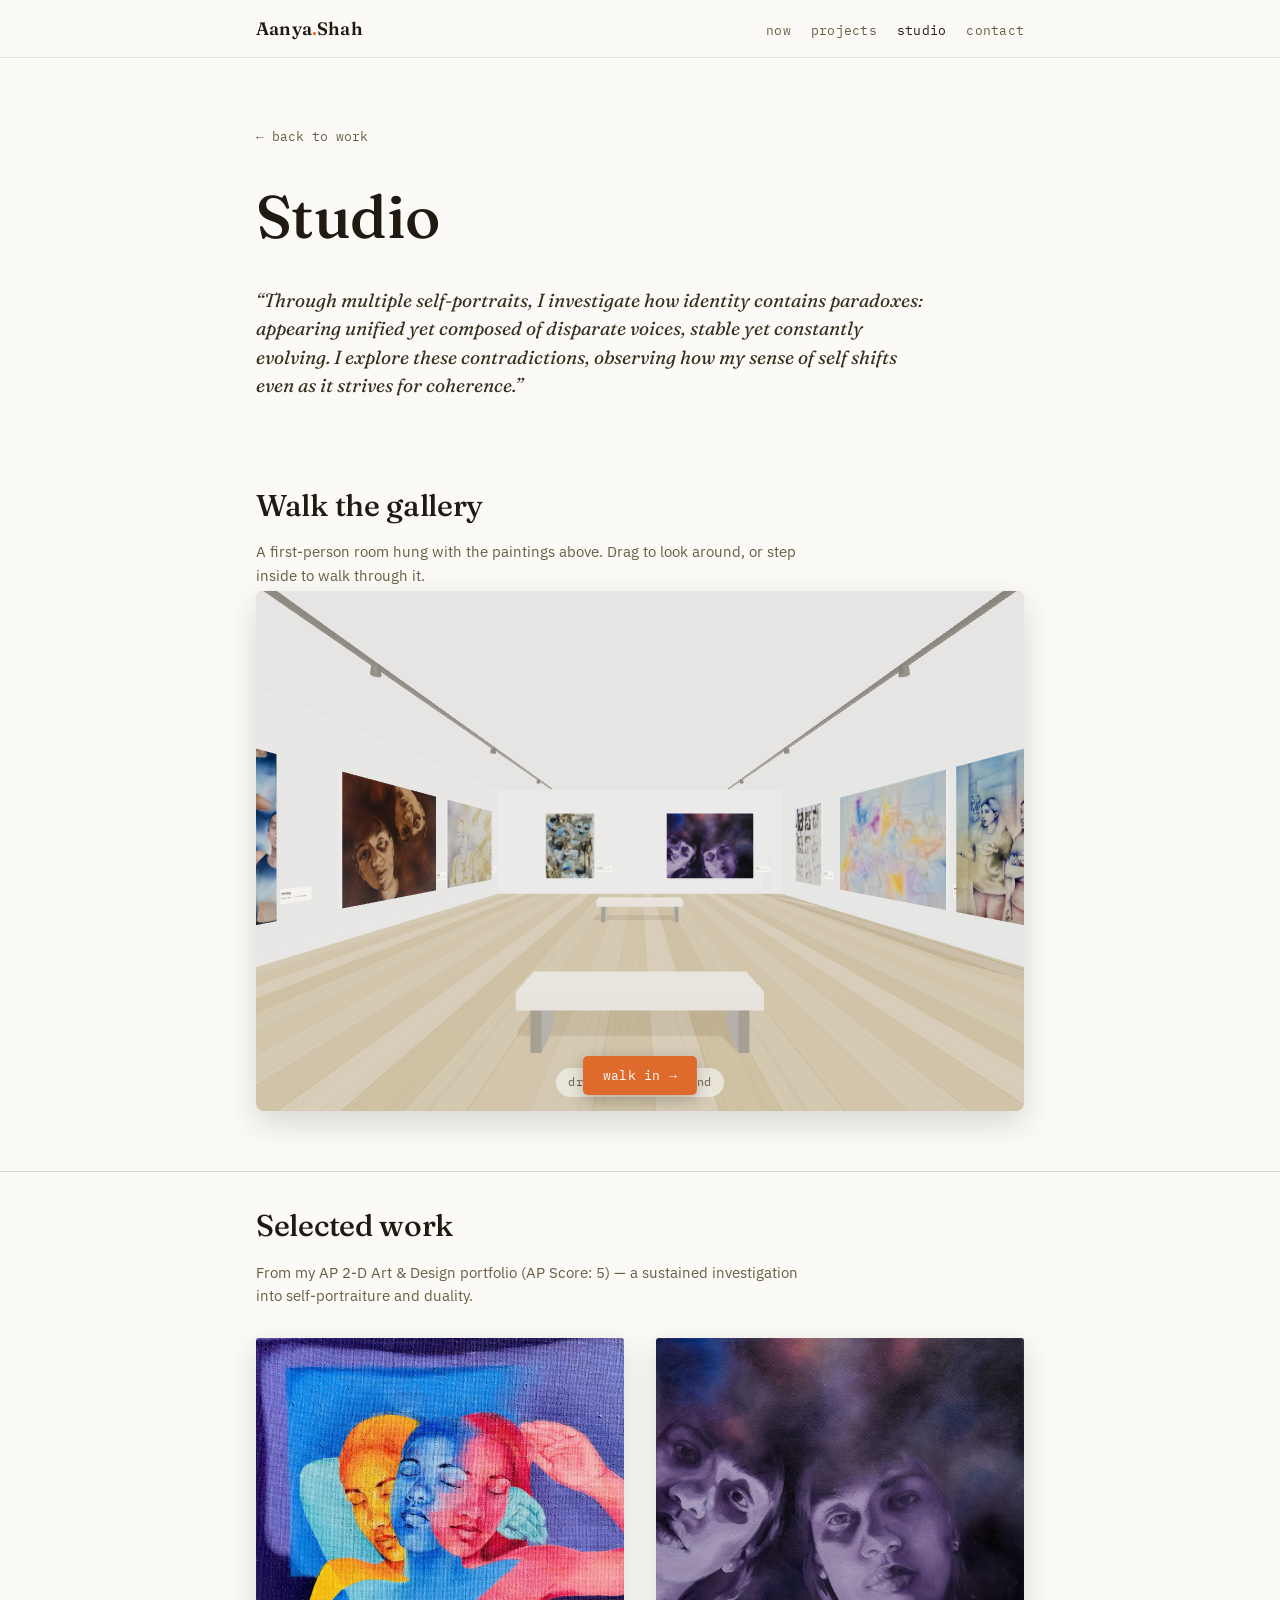
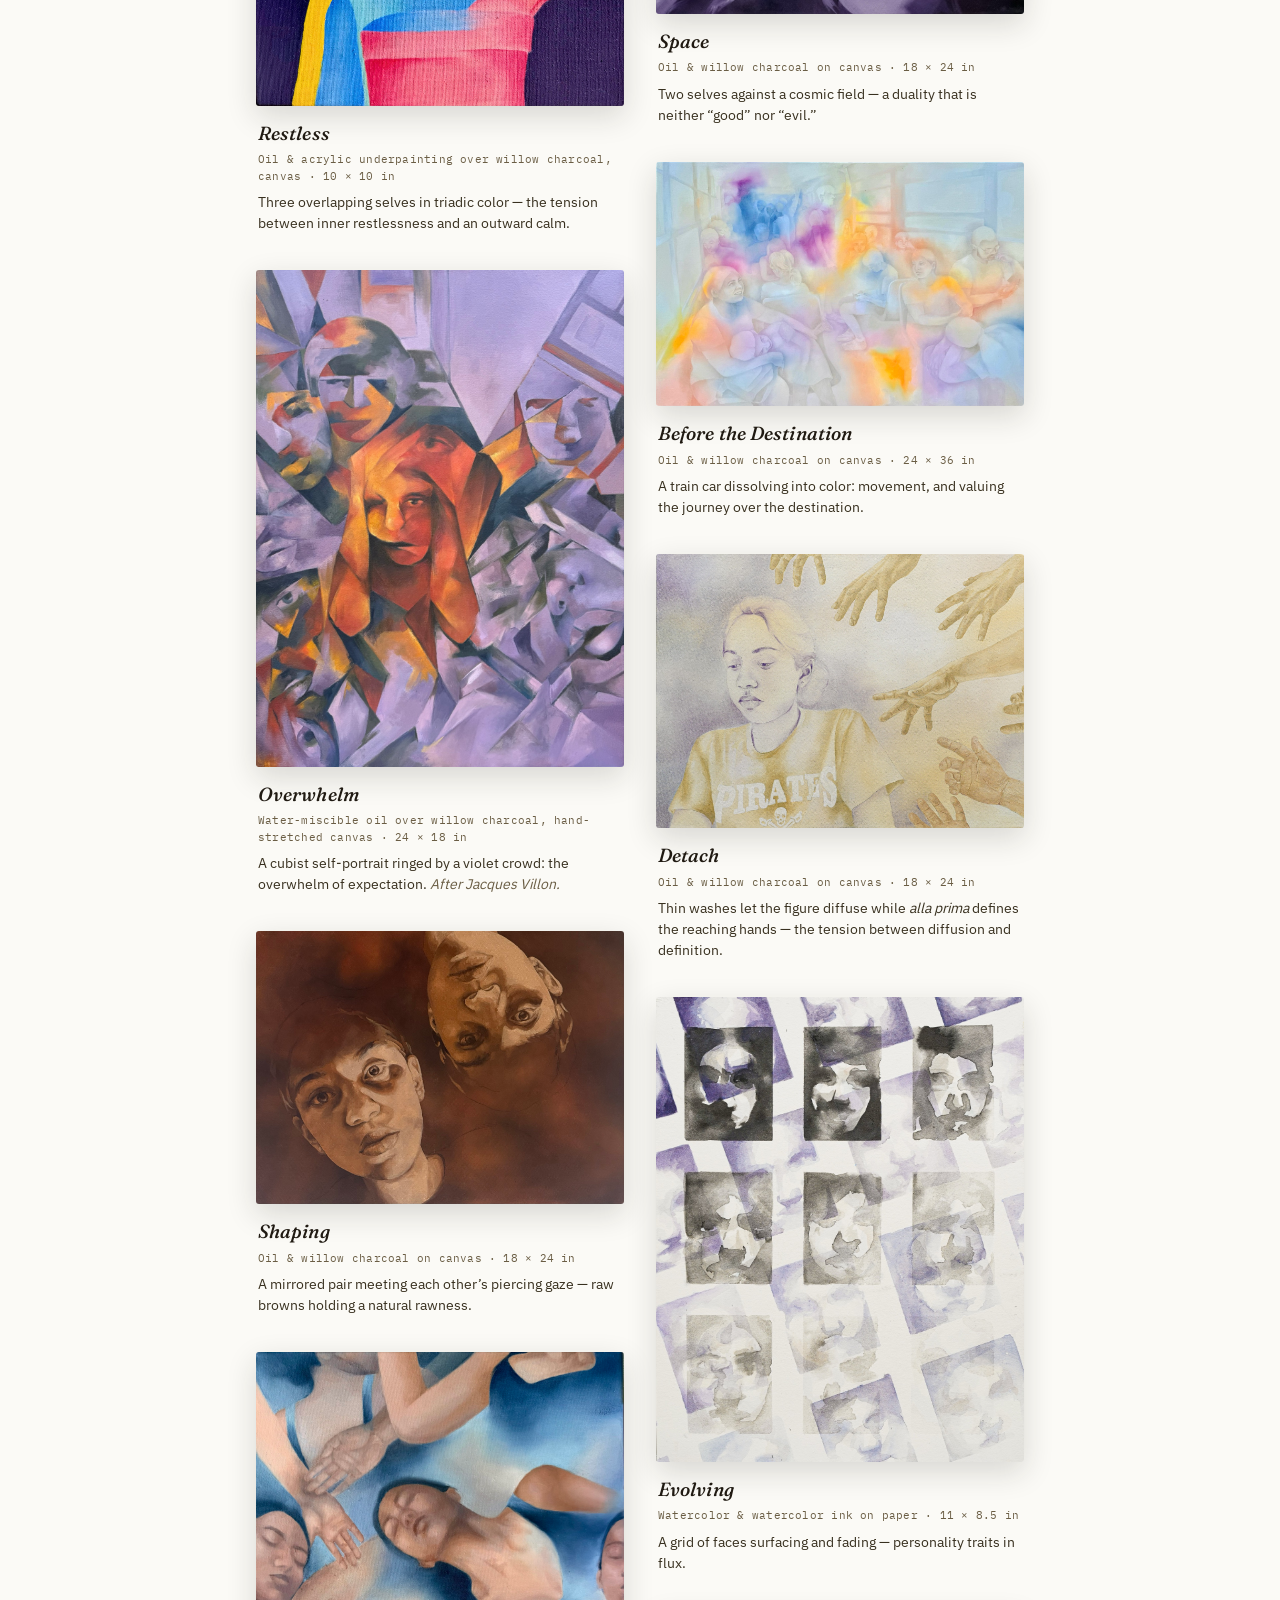
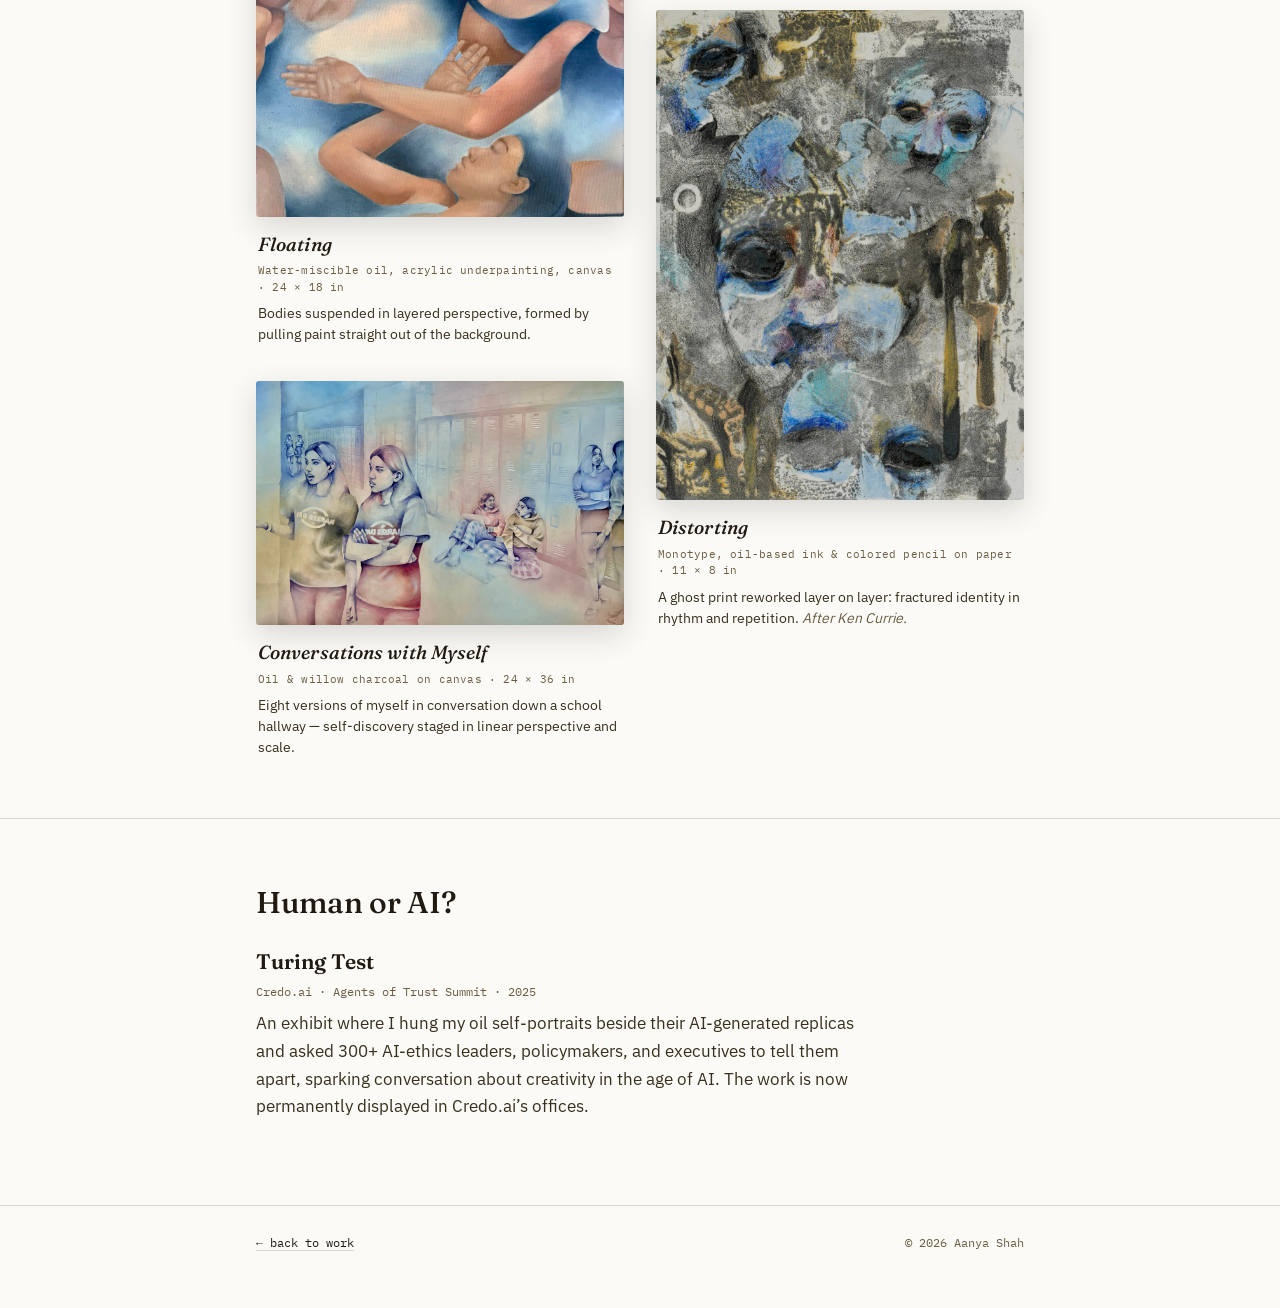
==== art.html @ 8d038eeb "Reserve image space on studio gallery to prevent layout shift Add intrinsic width/height (exact pixe" ====
<!DOCTYPE html>
<html lang="en">
<head>
<meta charset="UTF-8" />
<meta name="viewport" content="width=device-width, initial-scale=1.0" />
<title>Studio — Aanya Shah</title>
<meta name="description" content="Studio — oil self-portraits, printmaking, and exhibitions by Aanya Shah. Multiple self-portraits about the paradoxes of identity." />
<link rel="canonical" href="https://ashah-aanya.github.io/art.html" />

<!-- icons -->
<link rel="icon" type="image/svg+xml" href="favicon.svg" />
<link rel="icon" type="image/png" sizes="32x32" href="assets/favicon-32.png" />
<link rel="apple-touch-icon" href="assets/apple-touch-icon.png" />
<meta name="theme-color" content="#FBFAF6" />

<!-- open graph / social share -->
<meta property="og:type" content="website" />
<meta property="og:site_name" content="Aanya Shah" />
<meta property="og:url" content="https://ashah-aanya.github.io/art.html" />
<meta property="og:title" content="Studio — Aanya Shah" />
<meta property="og:description" content="Oil self-portraits on the paradoxes of identity, printmaking, and exhibitions — with a walk-through 3D gallery." />
<meta property="og:image" content="https://ashah-aanya.github.io/assets/og-studio.jpg" />
<meta property="og:image:width" content="1200" />
<meta property="og:image:height" content="630" />
<meta property="og:image:alt" content="Studio — Aanya Shah. Oil self-portraits on the paradoxes of identity." />
<meta name="twitter:card" content="summary_large_image" />
<meta name="twitter:title" content="Studio — Aanya Shah" />
<meta name="twitter:description" content="Oil self-portraits on the paradoxes of identity, printmaking, and exhibitions — with a walk-through 3D gallery." />
<meta name="twitter:image" content="https://ashah-aanya.github.io/assets/og-studio.jpg" />

<link rel="stylesheet" href="css/styles.css" />
<link rel="stylesheet" href="css/studio.css" />
</head>
<body>

<nav class="top">
  <div class="wrap">
    <a class="mark" href="index.html">Aanya<b>.</b>Shah</a>
    <ul>
      <li><a href="index.html#currently">now</a></li>
      <li><a href="index.html#work">projects</a></li>
      <li><a href="art.html" class="here">studio</a></li>
      <li><a href="index.html#contact">contact</a></li>
    </ul>
  </div>
</nav>

<!-- ================= STUDIO HERO ================= -->
<section class="studio-hero" style="border-bottom:none;padding-bottom:16px">
  <div class="wrap">
    <a class="back" href="index.html">&larr; back to work</a>
    <h1>Studio</h1>
    <p class="statement">&ldquo;Through multiple self-portraits, I investigate how identity contains paradoxes: appearing unified yet composed of disparate voices, stable yet constantly evolving. I explore these contradictions, observing how my sense of self shifts even as it strives for coherence.&rdquo;</p>
    </div>
</section>

<!-- ================= WALK THE GALLERY (immersive 3D) ================= -->
<section>
  <div class="wrap">
    <div class="sec-head"><span class="sec-title">Walk the gallery</span></div>
    <p class="walk-note">A first-person room hung with the paintings above. Drag to look around, or step inside to walk through it.</p>
    <div class="viewer" id="viewer">
      <iframe id="viewerFrame" src="gallery.html?inline" title="Interactive 3D walk-through gallery of the paintings" loading="lazy"></iframe>
      <button class="walk" id="walkBtn" type="button">walk in &rarr;</button>
      <button class="vclose" id="vclose" type="button">close</button>
    </div>
  </div>
</section>

<!-- ================= SELECTED WORK ================= -->
<section style="padding-top:30px">
  <div class="wrap">
    <div class="sec-head"><span class="sec-title">Selected work</span></div>
    <p class="sec-sub">From my AP&nbsp;2-D Art&nbsp;&amp;&nbsp;Design portfolio (AP&nbsp;Score:&nbsp;5) &mdash; a sustained investigation into self-portraiture and duality.</p>

    <div class="works">

      <figure class="work">
        <a class="frame" href="assets/paintings/restless.jpg" target="_blank" rel="noopener">
          <img src="assets/paintings/restless.jpg" alt="Restless — three overlapping self-portraits in orange, blue and pink, eyes closed, oil on canvas" width="1400" height="1400" decoding="async" loading="lazy" /></a>
        <figcaption>
          <span class="w-title">Restless</span>
          <p class="w-meta">Oil &amp; acrylic underpainting over willow charcoal, canvas &middot; 10 &times; 10 in</p>
          <p class="w-note">Three overlapping selves in triadic color &mdash; the tension between inner restlessness and an outward calm.</p>
        </figcaption>
      </figure>

      <figure class="work">
        <a class="frame" href="assets/paintings/overwhelm.jpg" target="_blank" rel="noopener">
          <img src="assets/paintings/overwhelm.jpg" alt="Overwhelm — a cubist self-portrait with hands to the face, an orange figure ringed by a violet crowd" width="1038" height="1400" decoding="async" loading="lazy" /></a>
        <figcaption>
          <span class="w-title">Overwhelm</span>
          <p class="w-meta">Water-miscible oil over willow charcoal, hand-stretched canvas &middot; 24 &times; 18 in</p>
          <p class="w-note">A cubist self-portrait ringed by a violet crowd: the overwhelm of expectation. <span class="w-src">After Jacques Villon.</span></p>
        </figcaption>
      </figure>

      <figure class="work">
        <a class="frame" href="assets/paintings/shaping.jpg" target="_blank" rel="noopener">
          <img src="assets/paintings/shaping.jpg" alt="Shaping — two sepia-brown self-portraits, one upright and one inverted, meeting each other's gaze, oil on canvas" width="1400" height="1040" decoding="async" loading="lazy" /></a>
        <figcaption>
          <span class="w-title">Shaping</span>
          <p class="w-meta">Oil &amp; willow charcoal on canvas &middot; 18 &times; 24 in</p>
          <p class="w-note">A mirrored pair meeting each other&rsquo;s piercing gaze &mdash; raw browns holding a natural rawness.</p>
        </figcaption>
      </figure>

      <figure class="work">
        <a class="frame" href="assets/paintings/floating.jpg" target="_blank" rel="noopener">
          <img src="assets/paintings/floating.jpg" alt="Floating — figures in pale leotards suspended in a blue field with reaching hands, oil on canvas" width="1109" height="1400" decoding="async" loading="lazy" /></a>
        <figcaption>
          <span class="w-title">Floating</span>
          <p class="w-meta">Water-miscible oil, acrylic underpainting, canvas &middot; 24 &times; 18 in</p>
          <p class="w-note">Bodies suspended in layered perspective, formed by pulling paint straight out of the background.</p>
        </figcaption>
      </figure>

      <figure class="work">
        <a class="frame" href="assets/paintings/conversations-with-myself.jpg" target="_blank" rel="noopener">
          <img src="assets/paintings/conversations-with-myself.jpg" alt="Conversations with Myself — eight versions of the artist in conversation down a school locker hallway, oil on canvas" width="1400" height="928" decoding="async" loading="lazy" /></a>
        <figcaption>
          <span class="w-title">Conversations with Myself</span>
          <p class="w-meta">Oil &amp; willow charcoal on canvas &middot; 24 &times; 36 in</p>
          <p class="w-note">Eight versions of myself in conversation down a school hallway &mdash; self-discovery staged in linear perspective and scale.</p>
        </figcaption>
      </figure>

      <figure class="work">
        <a class="frame" href="assets/paintings/space.jpg" target="_blank" rel="noopener">
          <img src="assets/paintings/space.jpg" alt="Space — two violet-lit self-portraits against a cosmic, cloudy background, oil on canvas" width="1400" height="1051" decoding="async" loading="lazy" /></a>
        <figcaption>
          <span class="w-title">Space</span>
          <p class="w-meta">Oil &amp; willow charcoal on canvas &middot; 18 &times; 24 in</p>
          <p class="w-note">Two selves against a cosmic field &mdash; a duality that is neither &ldquo;good&rdquo; nor &ldquo;evil.&rdquo;</p>
        </figcaption>
      </figure>

      <figure class="work">
        <a class="frame" href="assets/paintings/before-the-destination.jpg" target="_blank" rel="noopener">
          <img src="assets/paintings/before-the-destination.jpg" alt="Before the Destination — a pastel train car full of dissolving figures, oil on canvas" width="1400" height="929" decoding="async" loading="lazy" /></a>
        <figcaption>
          <span class="w-title">Before the Destination</span>
          <p class="w-meta">Oil &amp; willow charcoal on canvas &middot; 24 &times; 36 in</p>
          <p class="w-note">A train car dissolving into color: movement, and valuing the journey over the destination.</p>
        </figcaption>
      </figure>

      <figure class="work">
        <a class="frame" href="assets/paintings/detach.jpg" target="_blank" rel="noopener">
          <img src="assets/paintings/detach.jpg" alt="Detach — a self-portrait in a yellow Pirates shirt with disembodied hands reaching from the right, oil on canvas" width="1400" height="1042" decoding="async" loading="lazy" /></a>
        <figcaption>
          <span class="w-title">Detach</span>
          <p class="w-meta">Oil &amp; willow charcoal on canvas &middot; 18 &times; 24 in</p>
          <p class="w-note">Thin washes let the figure diffuse while <em>alla prima</em> defines the reaching hands &mdash; the tension between diffusion and definition.</p>
        </figcaption>
      </figure>

      <figure class="work">
        <a class="frame" href="assets/paintings/evolving.jpg" target="_blank" rel="noopener">
          <img src="assets/paintings/evolving.jpg" alt="Evolving — a grid of nine watercolor face studies in grey and violet, surfacing and fading" width="1109" height="1400" decoding="async" loading="lazy" /></a>
        <figcaption>
          <span class="w-title">Evolving</span>
          <p class="w-meta">Watercolor &amp; watercolor ink on paper &middot; 11 &times; 8.5 in</p>
          <p class="w-note">A grid of faces surfacing and fading &mdash; personality traits in flux.</p>
        </figcaption>
      </figure>

      <figure class="work">
        <a class="frame" href="assets/paintings/distorting.jpg" target="_blank" rel="noopener">
          <img src="assets/paintings/distorting.jpg" alt="Distorting — a fractured monotype print of faces in blue, ochre and charcoal grey, reworked in ink and pencil" width="1050" height="1400" decoding="async" loading="lazy" /></a>
        <figcaption>
          <span class="w-title">Distorting</span>
          <p class="w-meta">Monotype, oil-based ink &amp; colored pencil on paper &middot; 11 &times; 8 in</p>
          <p class="w-note">A ghost print reworked layer on layer: fractured identity in rhythm and repetition. <span class="w-src">After Ken Currie.</span></p>
        </figcaption>
      </figure>

    </div>
  </div>
</section>

<!-- ================= FEATURED EXHIBITION ================= -->
<section>
  <div class="wrap">
    <div class="sec-head"><span class="sec-title">Human or AI?</span></div>
    <div class="exhibit" style="border-top:none;padding-top:6px">
      <h3>Turing Test</h3>
      <p class="meta">Credo.ai &middot; Agents of Trust Summit &middot; 2025</p>
      <p>An exhibit where I hung my oil self-portraits beside their AI-generated replicas and asked 300+ AI-ethics leaders, policymakers, and executives to tell them apart, sparking conversation about creativity in the age of AI. The work is now permanently displayed in Credo.ai&rsquo;s offices.</p>
    </div>
  </div>
</section>

<footer>
  <div class="wrap">
    <span class="fn"><a href="index.html">&larr; back to work</a></span>
    <span>&copy; <span id="yr"></span> Aanya Shah</span>
  </div>
</footer>

<script>
/* Fill the footer year, and let the embedded gallery expand to fullscreen. */
(function () {
  var y = document.getElementById('yr');
  if (y) y.textContent = new Date().getFullYear();

  var viewer = document.getElementById('viewer'),
      frame  = document.getElementById('viewerFrame'),
      walk   = document.getElementById('walkBtn'),
      close  = document.getElementById('vclose');
  if (!viewer || !frame) return;

  var INLINE = 'gallery.html?inline', FULL = 'gallery.html';
  function expand() {
    viewer.classList.add('expanded');
    frame.src = FULL;                 // reload in immersive (pointer-lock) mode
    document.body.style.overflow = 'hidden';
  }
  function collapse() {
    viewer.classList.remove('expanded');
    frame.src = INLINE;               // back to the calm drag-to-look panel
    document.body.style.overflow = '';
  }
  walk.addEventListener('click', expand);
  close.addEventListener('click', collapse);
  document.addEventListener('keydown', function (e) {
    if (e.key === 'Escape' && viewer.classList.contains('expanded')) collapse();
  });
})();
</script>
</body>
</html>
---- css/styles.css ----
/* =========================================================================
   Aanya Shah — personal site
   Design system, shared by index.html and art.html.

   The look: "raw primed canvas." A warm linen ground, warm near-black ink,
   and two accent voices — oxblood (studio) and indigo (machine). We keep the
   character but point it at a technical story: projects lead, art is a side room.
   Deliberately single-theme (a committed warm world), not a missing dark mode.
   ========================================================================= */

/* ---- self-hosted fonts (no CDN, so the type never silently falls back) ---- */
@font-face{font-family:"Fraunces";font-style:normal;font-weight:400;font-display:swap;
  src:url("../fonts/fraunces-400.woff2") format("woff2")}
@font-face{font-family:"Fraunces";font-style:normal;font-weight:500;font-display:swap;
  src:url("../fonts/fraunces-500.woff2") format("woff2")}
@font-face{font-family:"Fraunces";font-style:normal;font-weight:600;font-display:swap;
  src:url("../fonts/fraunces-600.woff2") format("woff2")}
@font-face{font-family:"Fraunces";font-style:italic;font-weight:400;font-display:swap;
  src:url("../fonts/fraunces-400-italic.woff2") format("woff2")}
@font-face{font-family:"Fraunces";font-style:italic;font-weight:500;font-display:swap;
  src:url("../fonts/fraunces-500-italic.woff2") format("woff2")}
@font-face{font-family:"IBM Plex Sans";font-style:normal;font-weight:400;font-display:swap;
  src:url("../fonts/plex-sans-400.woff2") format("woff2")}
@font-face{font-family:"IBM Plex Sans";font-style:normal;font-weight:500;font-display:swap;
  src:url("../fonts/plex-sans-500.woff2") format("woff2")}
@font-face{font-family:"IBM Plex Sans";font-style:normal;font-weight:600;font-display:swap;
  src:url("../fonts/plex-sans-600.woff2") format("woff2")}
@font-face{font-family:"IBM Plex Mono";font-style:normal;font-weight:400;font-display:swap;
  src:url("../fonts/plex-mono-400.woff2") format("woff2")}
@font-face{font-family:"IBM Plex Mono";font-style:normal;font-weight:500;font-display:swap;
  src:url("../fonts/plex-mono-500.woff2") format("woff2")}

/* ---- design tokens ---- */
:root{
  --linen:#FBFAF6;        /* near-white warm ground */
  --linen-2:#F3F0E9;      /* deeper panel */
  --ink:#201A12;          /* warm near-black */
  --ink-soft:#38301f;     /* body ink — good contrast */
  --muted:#6a5d44;        /* warm grey — labels/meta */
  --oxblood:#DE6B2C;      /* accent — burnt orange */
  --indigo:#3A46B8;       /* machine voice — richer indigo */
  --line:rgba(34,29,22,.16);
  --line-2:rgba(34,29,22,.09);
  --panel:rgba(252,250,245,.22); /* warm near-white, very light so the linen reads through */
  --panel-hi:rgba(252,250,245,.42);
  --maxw:820px;

  --serif:"Fraunces",Georgia,"Times New Roman",serif;
  --sans:"IBM Plex Sans",system-ui,-apple-system,sans-serif;
  --mono:"IBM Plex Mono",ui-monospace,"SF Mono",Menlo,monospace;
}

*{box-sizing:border-box}
html{scroll-behavior:smooth}
@media (prefers-reduced-motion:reduce){html{scroll-behavior:auto}}

body{
  margin:0; background:var(--linen); color:var(--ink);
  font-family:var(--sans); font-size:17px; line-height:1.62;
  -webkit-font-smoothing:antialiased; text-rendering:optimizeLegibility;
}

a{color:var(--ink); text-decoration:none; border-bottom:1px solid var(--line);
  transition:color .15s ease,border-color .15s ease}
a:hover{color:var(--oxblood); border-color:var(--oxblood)}
a:focus-visible{outline:2px solid var(--indigo); outline-offset:3px; border-radius:2px}

.wrap{max-width:var(--maxw); margin:0 auto; padding:0 26px}
.mono{font-family:var(--mono)}

/* ---- top nav ---- */
nav.top{position:sticky; top:0; z-index:30; background:rgba(251,250,246,.85);
  backdrop-filter:blur(7px); -webkit-backdrop-filter:blur(7px);
  border-bottom:1px solid var(--line-2)}
nav.top .wrap{display:flex; align-items:baseline; justify-content:space-between;
  padding:14px 26px; gap:18px}
nav.top .mark{font-family:var(--serif); font-weight:600; font-size:18px; letter-spacing:.01em;
  border:none; color:var(--ink)}
nav.top .mark b{color:var(--oxblood); font-weight:600}
nav.top ul{list-style:none; display:flex; gap:20px; margin:0; padding:0;
  font-family:var(--mono); font-size:12.5px; letter-spacing:.02em}
nav.top ul a{border:none; color:var(--muted)}
nav.top ul a:hover{color:var(--oxblood)}
nav.top ul a.here{color:var(--ink)}
nav.top ul a .ext{color:var(--indigo); font-size:10px; vertical-align:1px}
@media (max-width:600px){nav.top ul{gap:15px; font-size:11.5px}}

/* ---- hero ---- */
header.hero{position:relative; overflow:hidden; border-bottom:1px solid var(--line)}
#field{position:absolute; inset:0; width:100%; height:100%; display:block}
.hero .wrap{position:relative; z-index:2; padding-top:74px; padding-bottom:50px}
.eyebrow{font-family:var(--mono); font-size:12.5px; letter-spacing:.06em;
  text-transform:uppercase; color:var(--muted); margin:0 0 16px}
.eyebrow .dot{color:var(--oxblood)}
h1.name{font-family:var(--serif); font-weight:500; font-optical-sizing:auto;
  font-size:clamp(46px,9vw,84px); line-height:.98; letter-spacing:-.015em; margin:0;
  text-wrap:balance}
h1.name em{font-style:italic; color:var(--oxblood); font-weight:500}
.tag{font-family:var(--serif); font-size:clamp(19px,3.3vw,25px); font-weight:400;
  font-style:italic; color:var(--ink); margin:18px 0 0; max-width:34ch; line-height:1.34}
.intro{margin:22px 0 0; max-width:56ch; color:var(--ink-soft)}
.intro a{border-bottom:1px solid var(--oxblood)}
.signature-note{margin:30px 0 0; font-family:var(--mono); font-size:12px; color:var(--muted);
  letter-spacing:.01em; max-width:52ch; line-height:1.55; padding-left:14px;
  border-left:2px solid var(--indigo)}
.signature-note em{font-style:italic}
.social{margin:26px 0 0; display:flex; gap:20px; flex-wrap:wrap;
  font-family:var(--mono); font-size:13px}
.social a{border:none; color:var(--ink)}
.social a span{color:var(--muted)}
.social a:hover{color:var(--oxblood)}

/* ---- now strip ---- */
.now{border-bottom:1px solid var(--line); background:var(--linen-2)}
.now .wrap{display:flex; gap:22px; flex-wrap:wrap; padding-top:16px; padding-bottom:16px;
  font-size:14.5px}
.now .lab{font-family:var(--mono); font-size:11.5px; letter-spacing:.06em;
  text-transform:uppercase; color:var(--oxblood); align-self:center}
.now .item{color:var(--ink-soft)}
.now .item b{font-weight:600}

/* ---- generic section ---- */
section{padding:60px 0; border-bottom:1px solid var(--line)}
.sec-head{display:flex; align-items:baseline; gap:14px; margin:0 0 10px}
.sec-kicker{font-family:var(--mono); font-size:12px; letter-spacing:.06em;
  text-transform:uppercase; color:var(--indigo)}
.sec-title{font-family:var(--serif); font-weight:500; font-size:30px; letter-spacing:-.01em; margin:0}
.sec-sub{font-size:14.5px; color:var(--muted); margin:0 0 30px; max-width:62ch}

/* ---- Currently: momentum & curiosity, right under the hero ---- */
.cur{display:flex; flex-direction:column; gap:13px}
.cur .cg{display:flex; gap:16px; align-items:baseline; flex-wrap:wrap}
.cur .cl{font-family:var(--mono); font-size:11px; letter-spacing:.05em; text-transform:uppercase;
  color:var(--oxblood); font-weight:500; flex:0 0 116px}
.cur .cg p{margin:0; color:var(--ink-soft); font-size:15.5px}
@media (max-width:520px){.cur .cl{flex-basis:100%}}

/* ---- Featured projects: a 2×2 grid of borderless cards ----
   Each card is an on-brand motif banner on top, then title / short description
   / links. No outlines — cards sit on the linen, sized to their own content.
   Swap a motif <canvas> for a real screenshot any time; it fills the same banner. */
/* the Projects section sits on a whisper of warm tint; the cards are the
   near-white page color, so they read as barely-lighter rectangles, no borders */
#work{background:#F7F3EC}
/* each row sizes to its own content; the two cards in a row still match via
   align-items:stretch, but a short row is not stretched to a taller row's height */
.feat-list{display:grid; grid-template-columns:1fr 1fr; gap:22px; margin-top:8px;
  align-items:stretch}
@media (max-width:600px){.feat-list{grid-template-columns:1fr; gap:18px; grid-auto-rows:auto}}
.feat{display:flex; flex-direction:column; background:var(--linen); border-radius:14px;
  padding:22px 24px 24px; transition:transform .15s ease}
.feat:hover{transform:translateY(-2px)}
.ficon-sm{display:block; color:var(--indigo); margin:0 0 12px}
.ficon-sm svg{width:24px; height:24px; display:block}
.frole{margin:6px 0 0; font-family:var(--mono); font-size:12px; color:var(--muted); letter-spacing:.01em}
.ficon{width:100%; height:114px; border-radius:9px; overflow:hidden; background:#EFE9DC; margin-bottom:13px}
.ficon canvas, .ficon img{display:block; width:100%; height:100%; object-fit:cover}
.fbody{min-width:0}
.fhead{display:flex; justify-content:space-between; align-items:baseline; gap:12px; flex-wrap:wrap}
.fhead h3{font-family:var(--serif); font-weight:600; font-size:19px; letter-spacing:-.005em; margin:0;
  color:var(--ink); display:flex; align-items:baseline; gap:9px; flex-wrap:wrap}
.fmeta{font-family:var(--mono); font-size:11.5px; color:var(--muted); white-space:nowrap}
.fdesc{margin:7px 0 0; color:var(--ink-soft); font-size:15px; line-height:1.55}
/* minimal bullet list for featured project descriptions */
.fbul{margin:9px 0 0; padding:0 0 0 17px; list-style:none}
.fbul li{position:relative; margin:0 0 5px; color:var(--ink-soft); font-size:15px; line-height:1.5}
.fbul li::before{content:""; position:absolute; left:-15px; top:.62em; width:5px; height:5px;
  border-radius:50%; background:var(--oxblood)}
.flinks{margin:12px 0 0; font-family:var(--mono); font-size:12.5px; display:flex; gap:16px; flex-wrap:wrap}
.flinks a{color:var(--oxblood); border-bottom:1px solid var(--line)}
.flinks a:hover{border-color:var(--oxblood)}
.flinks .fnote{color:var(--muted)}
/* technical tags at the bottom of each featured project */
.ftags{margin:13px 0 0; display:flex; flex-wrap:wrap; gap:6px}
.ftags span{font-family:var(--mono); font-size:11px; letter-spacing:.01em; color:var(--indigo);
  background:rgba(58,70,184,.06); border:1px solid var(--line-2); border-radius:20px; padding:4px 9px}

/* status as soft text, not a filled pill */
.status{font-family:var(--mono); font-size:11px; letter-spacing:.04em; text-transform:uppercase;
  color:var(--oxblood); font-weight:500}
.status.wip{color:var(--indigo)}

/* ---- Other things I'm trying: a plain bulleted list, low ceremony ---- */
.tries{margin:0; padding:0 0 0 18px; list-style:disc}
.tries li{margin:0 0 8px; color:var(--ink-soft); font-size:15.5px}
.tries li::marker{color:var(--muted)}
.tries a{color:var(--oxblood); border-bottom:1px solid var(--line)}
.tries .g{font-family:var(--mono); font-size:12px; color:var(--muted)}

/* ---- Studio: a tinted band with a compact interactive Turing Test ----
   (oxblood = the studio voice.) Two self-portraits on easels at left, the
   prompt + caption at right. Click a canvas to guess painting vs DALL·E. */
#studio{background:transparent}
/* homepage paintings gallery (real work; full art page has the rest) */
.gallery{columns:3; column-gap:14px; margin-top:2px}
@media (max-width:640px){.gallery{columns:2}}
@media (max-width:380px){.gallery{columns:1}}
.art{break-inside:avoid; margin:0 0 14px; position:relative; border-radius:4px; overflow:hidden;
  box-shadow:0 6px 16px rgba(34,29,22,.18); line-height:0}
.art img{display:block; width:100%; height:auto}
.art figcaption{position:absolute; left:0; right:0; bottom:0; padding:22px 12px 9px; line-height:1;
  font:600 10.5px/1 var(--mono); letter-spacing:.04em; text-transform:uppercase; color:#fff;
  background:linear-gradient(transparent, rgba(20,12,10,.74)); opacity:0; transition:opacity .2s ease}
.art:hover figcaption{opacity:1}
.studio-more{margin:18px 0 0; font:500 13px/1 var(--mono)}
.studio-more a{color:var(--oxblood); border-bottom:1px solid var(--line)}
.studio-more a:hover{border-color:var(--oxblood)}

/* embedded 3D studio viewer (inline panel that expands to full immersive) */
.viewer-lead{margin:34px 0 12px; font-family:var(--serif); font-style:italic; font-size:18px; color:var(--ink)}
.viewer{position:relative; border-radius:8px; overflow:hidden; background:#e7e4dd;
  box-shadow:0 12px 32px rgba(34,29,22,.16)}
.viewer iframe{display:block; width:100%; height:58vh; max-height:520px; min-height:320px; border:0}
.viewer .walk{position:absolute; bottom:16px; left:50%; transform:translateX(-50%);
  font-family:var(--mono); font-size:13px; color:#fff; background:var(--oxblood); border:none;
  padding:11px 20px; border-radius:5px; cursor:pointer; letter-spacing:.02em;
  box-shadow:0 5px 16px rgba(34,29,22,.28)}
.viewer .walk:hover{background:#75231b}
.viewer .vclose{display:none}
.viewer.expanded{position:fixed; inset:0; z-index:100; border-radius:0; box-shadow:none}
.viewer.expanded iframe{height:100vh; max-height:none}
.viewer.expanded .walk{display:none}
.viewer.expanded .vclose{display:block; position:fixed; top:18px; right:22px; z-index:101;
  font-family:var(--mono); font-size:13px; color:#fff; background:rgba(20,16,14,.72); border:none;
  padding:9px 15px; border-radius:5px; cursor:pointer}
.turing{display:grid; grid-template-columns:auto 1fr; gap:36px; align-items:center; margin-top:8px}
@media (max-width:600px){.turing{grid-template-columns:1fr; gap:24px}}

.paintings{display:flex; gap:20px}
.painting{width:140px; display:flex; flex-direction:column; align-items:center}
.painting .tile{width:100%; padding:0; border:none; background:none; cursor:pointer; line-height:0}
.painting .pic{display:block; width:100%; aspect-ratio:4/5; border-radius:2px; object-fit:cover;
  border:1px solid rgba(34,29,22,.20);
  box-shadow:0 9px 20px rgba(34,29,22,.20);
  transition:transform .18s ease, box-shadow .18s ease}
.painting .tile:hover .pic{transform:translateY(-3px); box-shadow:0 14px 28px rgba(34,29,22,.26)}
.painting .tile:focus-visible .pic{outline:2px solid var(--indigo); outline-offset:3px}
.painting .tlabel{margin-top:11px; font:500 10px/1.3 var(--mono); letter-spacing:.03em;
  text-transform:uppercase; color:var(--muted); min-height:1.2em; text-align:center}
.painting.correct .pic{box-shadow:0 0 0 3px var(--indigo), 0 9px 20px rgba(34,29,22,.20)}
.painting.wrong .pic{box-shadow:0 0 0 3px var(--oxblood), 0 9px 20px rgba(34,29,22,.20)}
.painting.correct .tlabel{color:var(--indigo)}
.painting.wrong .tlabel{color:var(--oxblood)}

.turing .copy{max-width:42ch}
.turing .tq{font-family:var(--serif); font-style:italic; font-size:20px; color:var(--ink); margin:0 0 12px}
.turing .studio-lead{font-size:15px; color:var(--ink-soft); margin:0 0 14px; line-height:1.55}
.tresult{margin:2px 0 0; font-size:14.5px; color:var(--ink-soft); min-height:1.35em}
.tresult b{color:var(--oxblood); font-weight:600}
.tagain{margin:12px 0 0; font:500 12.5px/1 var(--mono); color:var(--oxblood); background:none;
  border:none; border-bottom:1px solid var(--line); cursor:pointer; padding:0 0 2px; display:none}
.tagain:hover{border-color:var(--oxblood)}
.studio-left{display:flex; flex-direction:column}
.studio-caption{margin:16px 0 0; max-width:300px; font:400 11.5px/1.55 var(--mono); color:var(--muted)}
.studio-caption a{color:var(--oxblood); border-bottom:1px solid var(--line)}
.studio-caption a:hover{border-color:var(--oxblood)}

/* ---- about ---- */
.about p{max-width:60ch; margin:0 0 16px; font-size:16.5px}
.stack{margin:10px 0 0; font-family:var(--mono); font-size:13px; line-height:1.7}
.stack .lab{font-size:11.5px; letter-spacing:.06em; text-transform:uppercase;
  color:var(--oxblood); display:block; margin:0 0 6px}
.stack .row{color:var(--indigo)}
.aside-line{margin:22px 0 0; font-family:var(--mono); font-size:12.5px; color:var(--muted);
  padding-left:13px; border-left:2px solid var(--indigo)}
.aside-line a{color:var(--oxblood); border-bottom:1px solid var(--line)}

/* ---- contact ---- */
.contact .wrap{display:flex; gap:40px; flex-wrap:wrap; align-items:flex-start;
  justify-content:space-between}
.contact h2{font-family:var(--serif); font-weight:500; font-size:34px; margin:0 0 10px;
  max-width:16ch; line-height:1.05}
.contact h2 em{font-style:italic; color:var(--oxblood)}
.contact .blurb{max-width:34ch; color:var(--ink-soft); margin:0}
.links2{font-family:var(--mono); font-size:13.5px; line-height:2.1}
.links2 a{display:block; border:none; color:var(--ink)}
.links2 a span{color:var(--muted)}
.links2 a:hover{color:var(--oxblood)}

/* ---- footer ---- */
footer{padding:28px 0 56px; font-family:var(--mono); font-size:11.5px; color:var(--muted)}
footer .wrap{display:flex; justify-content:space-between; gap:18px; flex-wrap:wrap}
.fn{max-width:48ch}
.sig{font-family:var(--serif); font-style:italic; font-size:24px; color:var(--ink);
  transform:rotate(-3deg); display:inline-block}

/* =========================================================================
   Art page specifics
   ========================================================================= */
.studio-hero{padding-top:64px; padding-bottom:14px}
.studio-hero .back{font-family:var(--mono); font-size:12.5px; color:var(--muted);
  border:none; display:inline-block; margin:0 0 22px}
.studio-hero .back:hover{color:var(--oxblood)}
.studio-hero h1{font-family:var(--serif); font-weight:500; font-size:clamp(38px,7vw,60px);
  margin:0; letter-spacing:-.01em}
.statement{font-family:var(--serif); font-size:19px; line-height:1.5; font-style:italic;
  color:var(--ink-soft); max-width:56ch; margin:20px 0 6px}
.statement-attr{font-family:var(--mono); font-size:11.5px; color:var(--muted); margin:0}

.plates{display:grid; grid-template-columns:repeat(3,1fr); gap:12px; margin:0 0 14px}
@media (max-width:560px){.plates{grid-template-columns:repeat(2,1fr)}}
.plate{position:relative; aspect-ratio:4/5; border-radius:3px; overflow:hidden;
  border:1px solid var(--line); display:flex; align-items:flex-end}
.plate .cap{position:relative; z-index:2; padding:9px 10px; font-family:var(--mono);
  font-size:10.5px; color:#fff; text-shadow:0 1px 3px rgba(0,0,0,.4); line-height:1.3}
.plate svg{position:absolute; inset:0; width:100%; height:100%; z-index:1}
.plate-note{font-family:var(--mono); font-size:11.5px; color:var(--muted); margin:0 0 30px}

.exhibit{padding:24px 0; border-top:1px solid var(--line-2)}
.exhibit h3{font-family:var(--serif); font-weight:600; font-size:21px; margin:0}
.exhibit .meta{font-family:var(--mono); font-size:12px; color:var(--muted); margin:4px 0 0}
.exhibit p{margin:9px 0 0; max-width:62ch; color:var(--ink-soft)}
.aside{margin:16px 0 4px; padding:14px 16px; background:rgba(138,43,34,.055);
  border-left:2px solid var(--oxblood); border-radius:0 3px 3px 0; max-width:60ch}
.aside q{font-family:var(--serif); font-style:italic; font-size:16.5px; quotes:"\201C" "\201D"}
.aside .attr{display:block; margin-top:7px; font-family:var(--mono); font-size:11.5px;
  color:var(--muted)}

/* ---- shared list (awards, press) ---- */
.list{list-style:none; margin:0; padding:0}
.list li{padding:13px 0; border-top:1px solid var(--line-2); display:flex; gap:16px;
  align-items:baseline; justify-content:space-between; flex-wrap:wrap}
.list li:first-child{border-top:none}
.list .l-main{display:flex; gap:12px; align-items:baseline; flex-wrap:wrap}
.list .l-title{font-weight:500}
.list .l-where{font-family:var(--mono); font-size:11.5px; color:var(--muted);
  text-transform:uppercase; letter-spacing:.04em}
.list .l-date{font-family:var(--mono); font-size:12px; color:var(--muted); white-space:nowrap}
---- css/studio.css ----
/* =========================================================================
   Studio page (art.html) — layout specific to the studio.
   Only linked from art.html; shared tokens, nav, footer, .list, .exhibit,
   .statement and .viewer all live in styles.css. Kept in its own file so it
   never collides with concurrent edits to styles.css.
   ========================================================================= */

/* ---- lead-in under the artist statement ---- */
.studio-lead-copy{max-width:60ch; color:var(--ink-soft); font-size:16.5px; margin:18px 0 0}
.studio-lead-copy em{font-style:italic}

/* ---- Selected work: a two-column gallery, each plate captioned ----
   Masonry columns hold the mixed aspect ratios (10x10 squares, 24x36
   landscapes, 8.5x11 sheets) without cropping any of the real scans. */
.works{columns:2; column-gap:32px; margin-top:6px}
@media (max-width:640px){.works{columns:1}}
.work{break-inside:avoid; margin:0 0 36px}
.work a.frame{display:block; border:none; line-height:0; border-radius:3px; overflow:hidden;
  box-shadow:0 10px 30px rgba(34,29,22,.16); transition:transform .18s ease, box-shadow .18s ease}
.work a.frame:hover{transform:translateY(-3px); box-shadow:0 16px 38px rgba(34,29,22,.22)}
.work img{display:block; width:100%; height:auto}
.work figcaption{margin:13px 2px 0; line-height:1.5}
.work .w-title{font-family:var(--serif); font-style:italic; font-weight:500; font-size:19px;
  color:var(--ink); letter-spacing:.005em}
.work .w-meta{font-family:var(--mono); font-size:11px; letter-spacing:.02em; color:var(--muted);
  margin:4px 0 0; text-transform:none}
.work .w-note{font-size:14px; color:var(--ink-soft); margin:8px 0 0; max-width:46ch}
.work .w-src{color:var(--muted); font-style:italic}

/* ---- immersive gallery callout sits above the embedded viewer ---- */
.walk-note{font-size:14.5px; color:var(--muted); margin:0 0 4px; max-width:60ch}

/* ---- Medium & process: name · years · one-line description ---- */
.media{margin-top:8px}
.medium-row{display:flex; gap:16px; align-items:baseline; flex-wrap:wrap;
  padding:13px 0; border-top:1px solid var(--line-2)}
.medium-row:first-child{border-top:none}
.medium-row .m-name{font-weight:600; font-size:15.5px; flex:0 0 150px; color:var(--ink)}
.medium-row .m-yrs{font-family:var(--mono); font-size:11px; letter-spacing:.04em;
  text-transform:uppercase; color:var(--oxblood)}
.medium-row .m-desc{color:var(--ink-soft); font-size:14.5px; flex:1; min-width:220px; line-height:1.5}
@media (max-width:520px){.medium-row .m-name{flex-basis:100%}}

/* ---- Education & experience ---- */
.edu-block{padding:22px 0 6px; border-top:1px solid var(--line-2)}
.edu-block:first-of-type{border-top:none; padding-top:6px}
.edu-head{display:flex; justify-content:space-between; align-items:baseline; gap:16px; flex-wrap:wrap}
.edu-head h3{font-family:var(--serif); font-weight:600; font-size:20px; margin:0; color:var(--ink)}
.edu-head .yr{font-family:var(--mono); font-size:12px; color:var(--muted); white-space:nowrap}
.edu-sub{font-family:var(--mono); font-size:10.5px; letter-spacing:.07em; text-transform:uppercase;
  color:var(--indigo); margin:18px 0 8px}
.edu-list{list-style:none; margin:0; padding:0}
.edu-list li{position:relative; padding-left:17px; margin:0 0 7px; color:var(--ink-soft);
  font-size:15px; line-height:1.5}
.edu-list li::before{content:""; position:absolute; left:0; top:.62em; width:5px; height:5px;
  border-radius:50%; background:var(--oxblood)}
.edu-list b{color:var(--ink); font-weight:600}
.edu-list .g{font-family:var(--mono); font-size:11.5px; color:var(--muted)}
.edu-lead{margin:6px 0 0; color:var(--ink-soft); font-size:15px; max-width:64ch}

/* the shared .list date column can hold a year or a link; keep links oxblood */
.list .l-date a, a.l-date{color:var(--oxblood)}
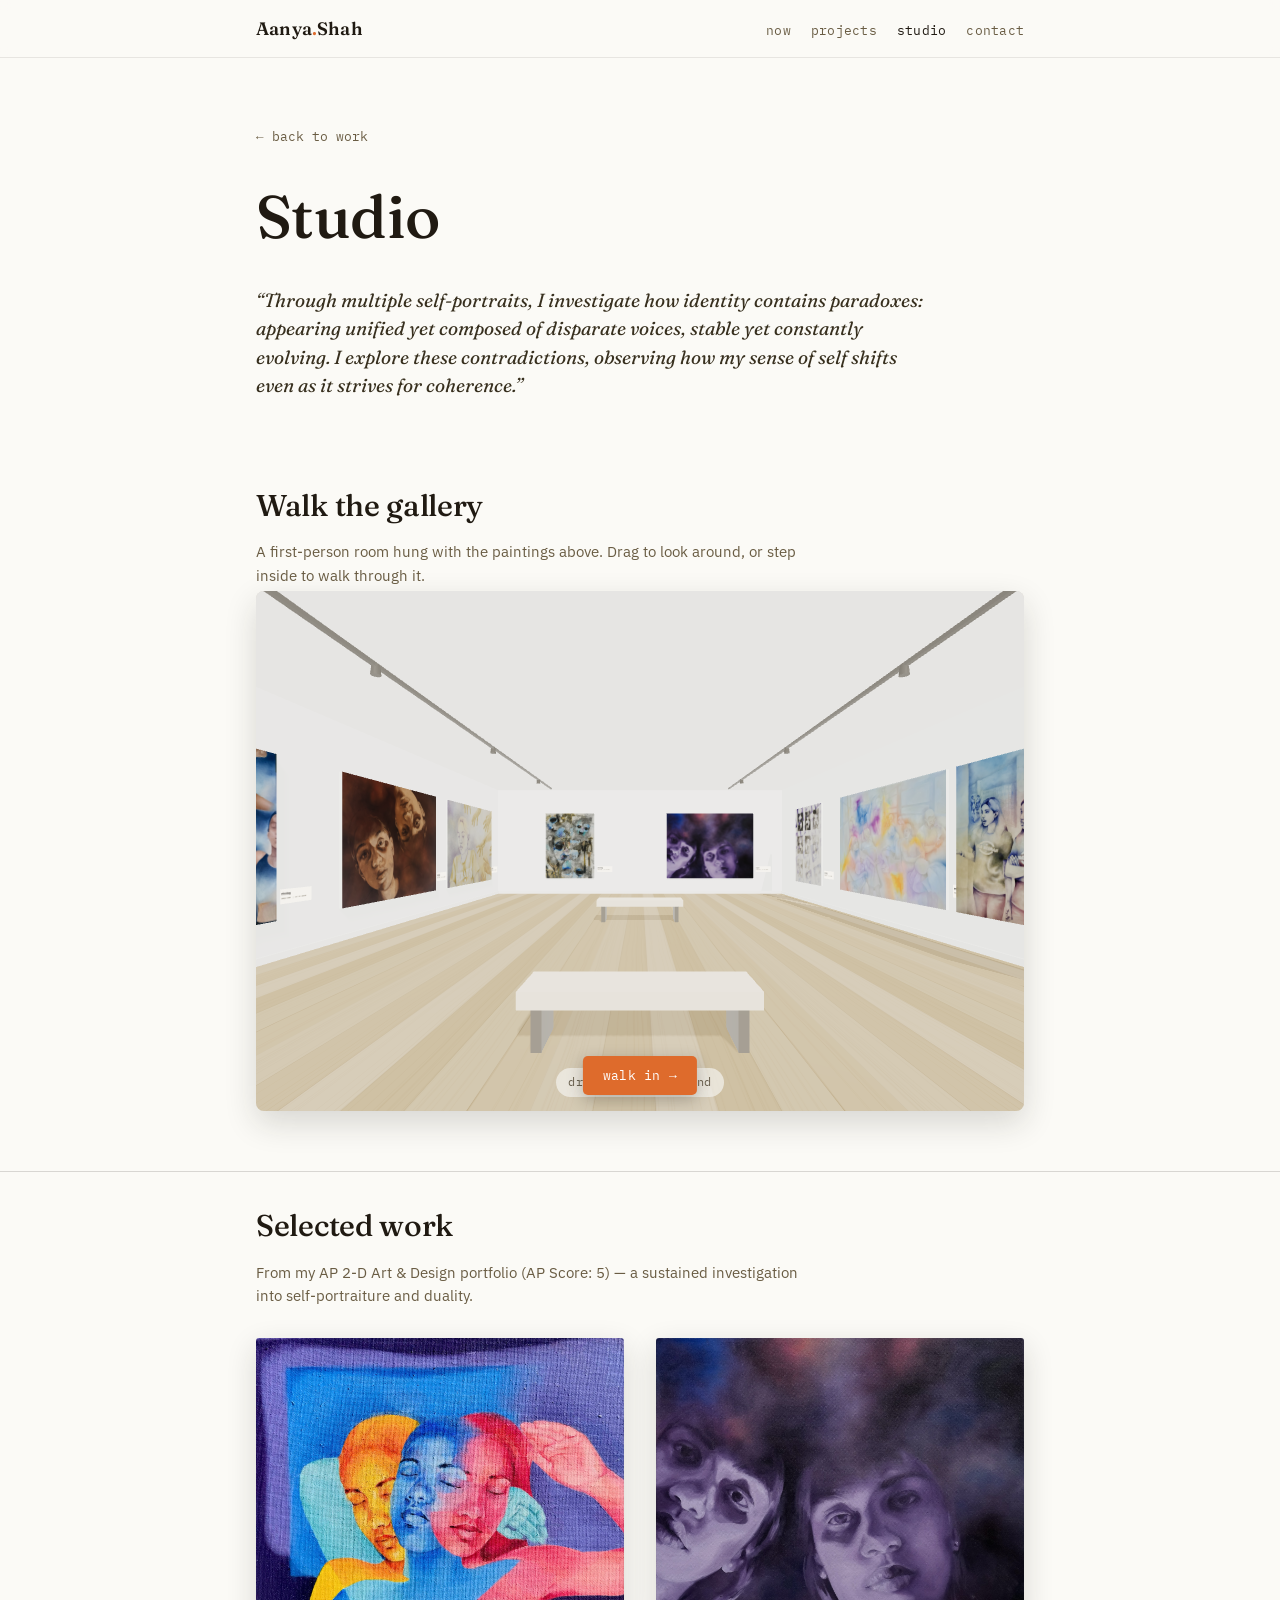
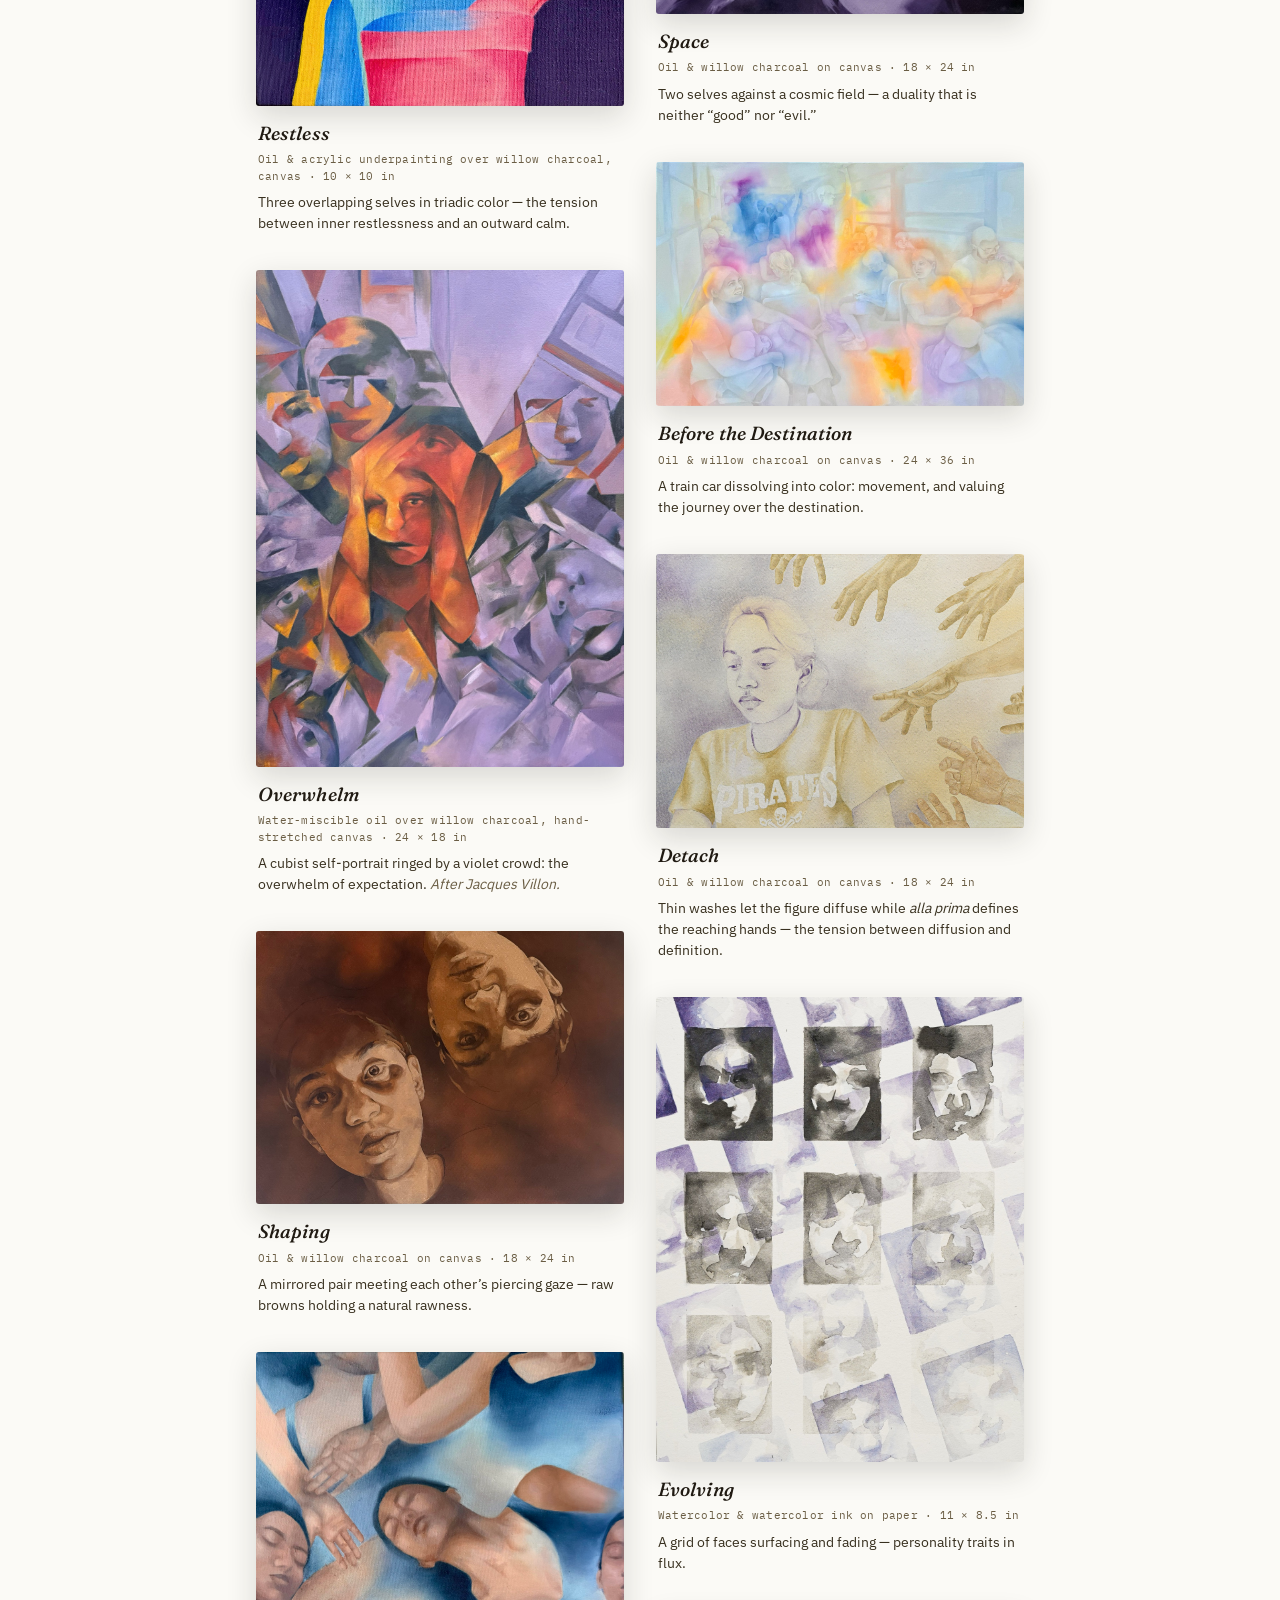
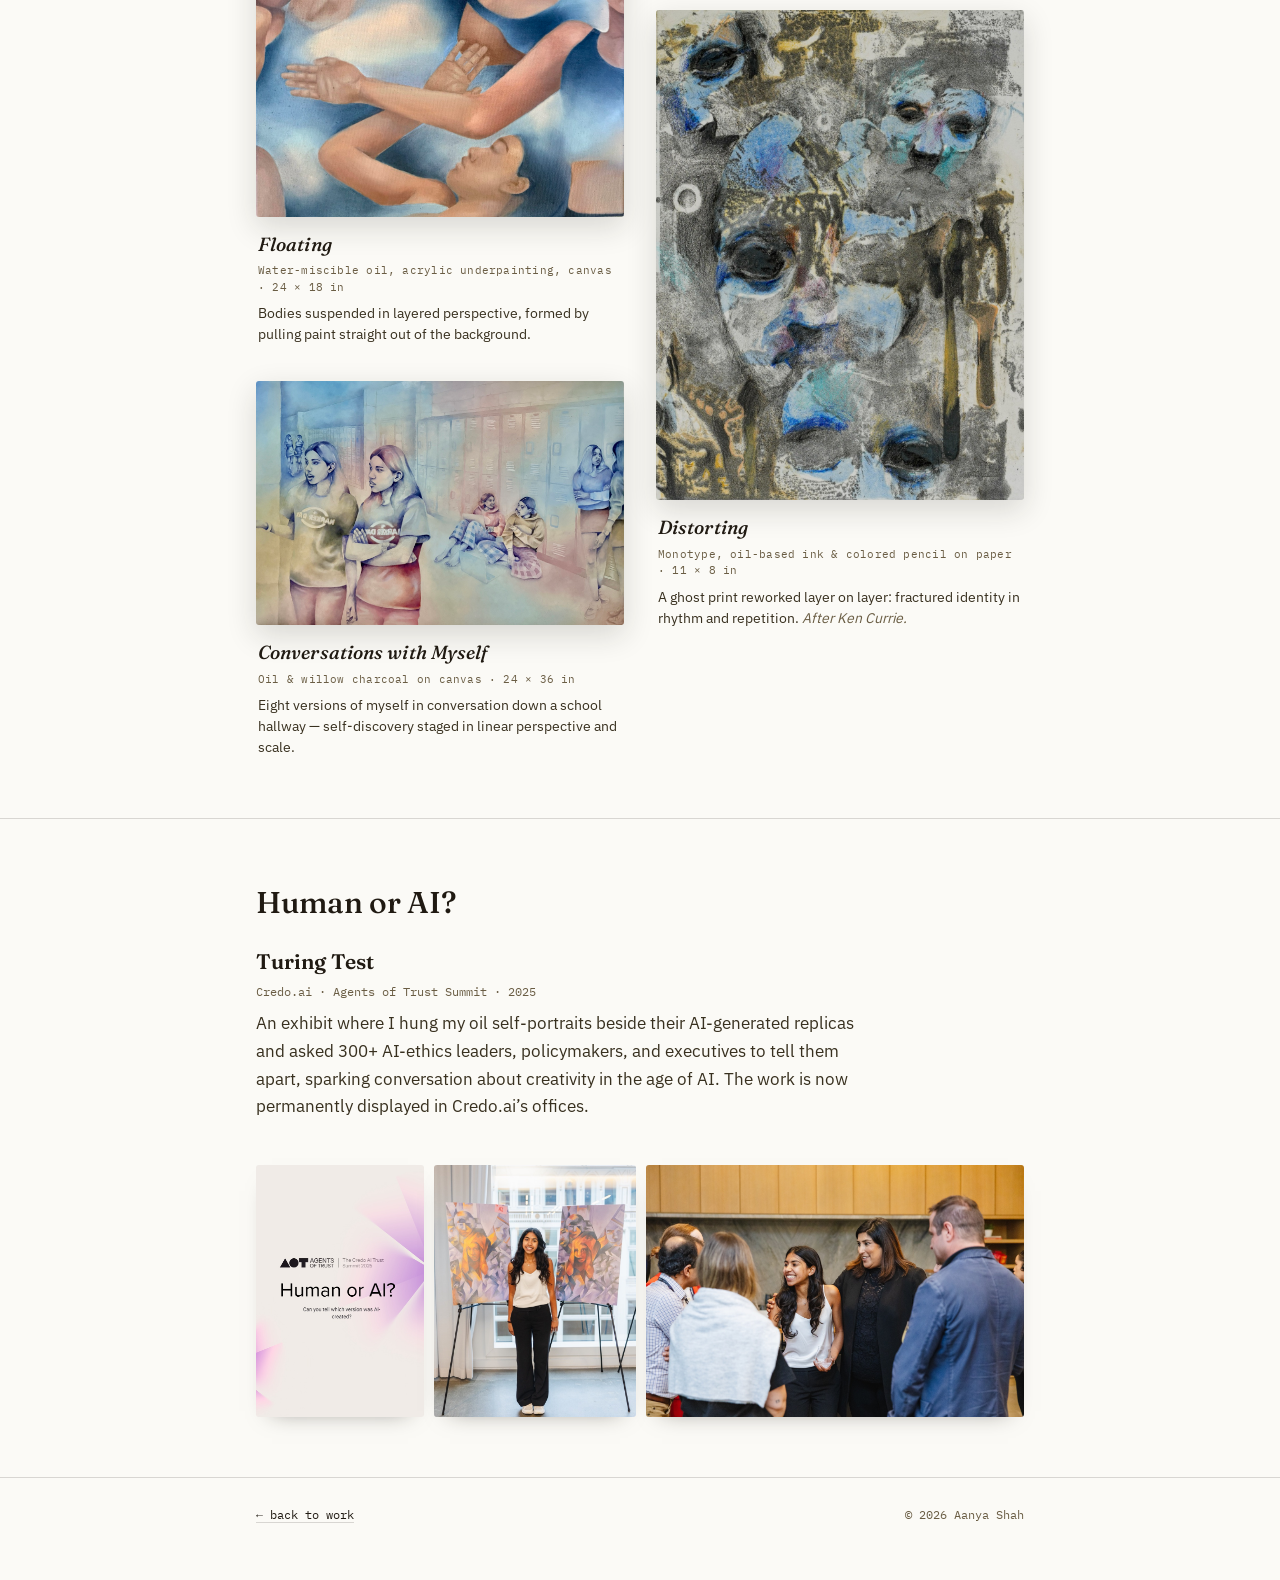
==== commit 2a7776f0: "Add the exhibit sign and summit photos to Human or AI? on the studio page Three images in one row un" ====
--- a/art.html
+++ b/art.html
@@ -5,29 +5,6 @@
 <meta name="viewport" content="width=device-width, initial-scale=1.0" />
 <title>Studio — Aanya Shah</title>
 <meta name="description" content="Studio — oil self-portraits, printmaking, and exhibitions by Aanya Shah. Multiple self-portraits about the paradoxes of identity." />
-<link rel="canonical" href="https://ashah-aanya.github.io/art.html" />
-
-<!-- icons -->
-<link rel="icon" type="image/svg+xml" href="favicon.svg" />
-<link rel="icon" type="image/png" sizes="32x32" href="assets/favicon-32.png" />
-<link rel="apple-touch-icon" href="assets/apple-touch-icon.png" />
-<meta name="theme-color" content="#FBFAF6" />
-
-<!-- open graph / social share -->
-<meta property="og:type" content="website" />
-<meta property="og:site_name" content="Aanya Shah" />
-<meta property="og:url" content="https://ashah-aanya.github.io/art.html" />
-<meta property="og:title" content="Studio — Aanya Shah" />
-<meta property="og:description" content="Oil self-portraits on the paradoxes of identity, printmaking, and exhibitions — with a walk-through 3D gallery." />
-<meta property="og:image" content="https://ashah-aanya.github.io/assets/og-studio.jpg" />
-<meta property="og:image:width" content="1200" />
-<meta property="og:image:height" content="630" />
-<meta property="og:image:alt" content="Studio — Aanya Shah. Oil self-portraits on the paradoxes of identity." />
-<meta name="twitter:card" content="summary_large_image" />
-<meta name="twitter:title" content="Studio — Aanya Shah" />
-<meta name="twitter:description" content="Oil self-portraits on the paradoxes of identity, printmaking, and exhibitions — with a walk-through 3D gallery." />
-<meta name="twitter:image" content="https://ashah-aanya.github.io/assets/og-studio.jpg" />
-
 <link rel="stylesheet" href="css/styles.css" />
 <link rel="stylesheet" href="css/studio.css" />
 </head>
@@ -77,7 +54,7 @@
 
       <figure class="work">
         <a class="frame" href="assets/paintings/restless.jpg" target="_blank" rel="noopener">
-          <img src="assets/paintings/restless.jpg" alt="Restless — three overlapping self-portraits in orange, blue and pink, eyes closed, oil on canvas" width="1400" height="1400" decoding="async" loading="lazy" /></a>
+          <img src="assets/paintings/restless.jpg" alt="Restless — three overlapping self-portraits in orange, blue and pink, eyes closed, oil on canvas" loading="lazy" /></a>
         <figcaption>
           <span class="w-title">Restless</span>
           <p class="w-meta">Oil &amp; acrylic underpainting over willow charcoal, canvas &middot; 10 &times; 10 in</p>
@@ -87,7 +64,7 @@
 
       <figure class="work">
         <a class="frame" href="assets/paintings/overwhelm.jpg" target="_blank" rel="noopener">
-          <img src="assets/paintings/overwhelm.jpg" alt="Overwhelm — a cubist self-portrait with hands to the face, an orange figure ringed by a violet crowd" width="1038" height="1400" decoding="async" loading="lazy" /></a>
+          <img src="assets/paintings/overwhelm.jpg" alt="Overwhelm — a cubist self-portrait with hands to the face, an orange figure ringed by a violet crowd" loading="lazy" /></a>
         <figcaption>
           <span class="w-title">Overwhelm</span>
           <p class="w-meta">Water-miscible oil over willow charcoal, hand-stretched canvas &middot; 24 &times; 18 in</p>
@@ -97,7 +74,7 @@
 
       <figure class="work">
         <a class="frame" href="assets/paintings/shaping.jpg" target="_blank" rel="noopener">
-          <img src="assets/paintings/shaping.jpg" alt="Shaping — two sepia-brown self-portraits, one upright and one inverted, meeting each other's gaze, oil on canvas" width="1400" height="1040" decoding="async" loading="lazy" /></a>
+          <img src="assets/paintings/shaping.jpg" alt="Shaping — two sepia-brown self-portraits, one upright and one inverted, meeting each other's gaze, oil on canvas" loading="lazy" /></a>
         <figcaption>
           <span class="w-title">Shaping</span>
           <p class="w-meta">Oil &amp; willow charcoal on canvas &middot; 18 &times; 24 in</p>
@@ -107,7 +84,7 @@
 
       <figure class="work">
         <a class="frame" href="assets/paintings/floating.jpg" target="_blank" rel="noopener">
-          <img src="assets/paintings/floating.jpg" alt="Floating — figures in pale leotards suspended in a blue field with reaching hands, oil on canvas" width="1109" height="1400" decoding="async" loading="lazy" /></a>
+          <img src="assets/paintings/floating.jpg" alt="Floating — figures in pale leotards suspended in a blue field with reaching hands, oil on canvas" loading="lazy" /></a>
         <figcaption>
           <span class="w-title">Floating</span>
           <p class="w-meta">Water-miscible oil, acrylic underpainting, canvas &middot; 24 &times; 18 in</p>
@@ -117,7 +94,7 @@
 
       <figure class="work">
         <a class="frame" href="assets/paintings/conversations-with-myself.jpg" target="_blank" rel="noopener">
-          <img src="assets/paintings/conversations-with-myself.jpg" alt="Conversations with Myself — eight versions of the artist in conversation down a school locker hallway, oil on canvas" width="1400" height="928" decoding="async" loading="lazy" /></a>
+          <img src="assets/paintings/conversations-with-myself.jpg" alt="Conversations with Myself — eight versions of the artist in conversation down a school locker hallway, oil on canvas" loading="lazy" /></a>
         <figcaption>
           <span class="w-title">Conversations with Myself</span>
           <p class="w-meta">Oil &amp; willow charcoal on canvas &middot; 24 &times; 36 in</p>
@@ -127,7 +104,7 @@
 
       <figure class="work">
         <a class="frame" href="assets/paintings/space.jpg" target="_blank" rel="noopener">
-          <img src="assets/paintings/space.jpg" alt="Space — two violet-lit self-portraits against a cosmic, cloudy background, oil on canvas" width="1400" height="1051" decoding="async" loading="lazy" /></a>
+          <img src="assets/paintings/space.jpg" alt="Space — two violet-lit self-portraits against a cosmic, cloudy background, oil on canvas" loading="lazy" /></a>
         <figcaption>
           <span class="w-title">Space</span>
           <p class="w-meta">Oil &amp; willow charcoal on canvas &middot; 18 &times; 24 in</p>
@@ -137,7 +114,7 @@
 
       <figure class="work">
         <a class="frame" href="assets/paintings/before-the-destination.jpg" target="_blank" rel="noopener">
-          <img src="assets/paintings/before-the-destination.jpg" alt="Before the Destination — a pastel train car full of dissolving figures, oil on canvas" width="1400" height="929" decoding="async" loading="lazy" /></a>
+          <img src="assets/paintings/before-the-destination.jpg" alt="Before the Destination — a pastel train car full of dissolving figures, oil on canvas" loading="lazy" /></a>
         <figcaption>
           <span class="w-title">Before the Destination</span>
           <p class="w-meta">Oil &amp; willow charcoal on canvas &middot; 24 &times; 36 in</p>
@@ -147,7 +124,7 @@
 
       <figure class="work">
         <a class="frame" href="assets/paintings/detach.jpg" target="_blank" rel="noopener">
-          <img src="assets/paintings/detach.jpg" alt="Detach — a self-portrait in a yellow Pirates shirt with disembodied hands reaching from the right, oil on canvas" width="1400" height="1042" decoding="async" loading="lazy" /></a>
+          <img src="assets/paintings/detach.jpg" alt="Detach — a self-portrait in a yellow Pirates shirt with disembodied hands reaching from the right, oil on canvas" loading="lazy" /></a>
         <figcaption>
           <span class="w-title">Detach</span>
           <p class="w-meta">Oil &amp; willow charcoal on canvas &middot; 18 &times; 24 in</p>
@@ -157,7 +134,7 @@
 
       <figure class="work">
         <a class="frame" href="assets/paintings/evolving.jpg" target="_blank" rel="noopener">
-          <img src="assets/paintings/evolving.jpg" alt="Evolving — a grid of nine watercolor face studies in grey and violet, surfacing and fading" width="1109" height="1400" decoding="async" loading="lazy" /></a>
+          <img src="assets/paintings/evolving.jpg" alt="Evolving — a grid of nine watercolor face studies in grey and violet, surfacing and fading" loading="lazy" /></a>
         <figcaption>
           <span class="w-title">Evolving</span>
           <p class="w-meta">Watercolor &amp; watercolor ink on paper &middot; 11 &times; 8.5 in</p>
@@ -167,7 +144,7 @@
 
       <figure class="work">
         <a class="frame" href="assets/paintings/distorting.jpg" target="_blank" rel="noopener">
-          <img src="assets/paintings/distorting.jpg" alt="Distorting — a fractured monotype print of faces in blue, ochre and charcoal grey, reworked in ink and pencil" width="1050" height="1400" decoding="async" loading="lazy" /></a>
+          <img src="assets/paintings/distorting.jpg" alt="Distorting — a fractured monotype print of faces in blue, ochre and charcoal grey, reworked in ink and pencil" loading="lazy" /></a>
         <figcaption>
           <span class="w-title">Distorting</span>
           <p class="w-meta">Monotype, oil-based ink &amp; colored pencil on paper &middot; 11 &times; 8 in</p>
@@ -188,6 +165,12 @@
       <p class="meta">Credo.ai &middot; Agents of Trust Summit &middot; 2025</p>
       <p>An exhibit where I hung my oil self-portraits beside their AI-generated replicas and asked 300+ AI-ethics leaders, policymakers, and executives to tell them apart, sparking conversation about creativity in the age of AI. The work is now permanently displayed in Credo.ai&rsquo;s offices.</p>
     </div>
+    <!-- three photos in one row; each column's width follows its image's shape so all share a height -->
+    <div class="turing-photos">
+      <img data-zoom src="assets/turing/human-or-ai-poster.jpg" alt="Exhibit sign: Agents of Trust, The Credo AI Trust Summit 2025. Human or AI? Can you tell which version was AI-created?" loading="lazy" />
+      <img data-zoom src="assets/featured/aot-exhibit.jpg" alt="Aanya between an oil self-portrait and its AI-generated replica on easels" loading="lazy" />
+      <img data-zoom src="assets/featured/aot-conversation.jpg" alt="Aanya talking with attendees at the Agents of Trust Summit" loading="lazy" />
+    </div>
   </div>
 </section>
 
@@ -198,6 +181,7 @@
   </div>
 </footer>
 
+<script src="js/lightbox.js"></script>
 <script>
 /* Fill the footer year, and let the embedded gallery expand to fullscreen. */
 (function () {
--- a/css/styles.css
+++ b/css/styles.css
@@ -135,45 +135,143 @@
 .cur .cg p{margin:0; color:var(--ink-soft); font-size:15.5px}
 @media (max-width:520px){.cur .cl{flex-basis:100%}}
 
-/* ---- Featured projects: a 2×2 grid of borderless cards ----
-   Each card is an on-brand motif banner on top, then title / short description
-   / links. No outlines — cards sit on the linen, sized to their own content.
-   Swap a motif <canvas> for a real screenshot any time; it fills the same banner. */
-/* the Projects section sits on a whisper of warm tint; the cards are the
-   near-white page color, so they read as barely-lighter rectangles, no borders */
-#work{background:#F7F3EC}
-/* each row sizes to its own content; the two cards in a row still match via
-   align-items:stretch, but a short row is not stretched to a taller row's height */
-.feat-list{display:grid; grid-template-columns:1fr 1fr; gap:22px; margin-top:8px;
-  align-items:stretch}
-@media (max-width:600px){.feat-list{grid-template-columns:1fr; gap:18px; grid-auto-rows:auto}}
-.feat{display:flex; flex-direction:column; background:var(--linen); border-radius:14px;
-  padding:22px 24px 24px; transition:transform .15s ease}
-.feat:hover{transform:translateY(-2px)}
-.ficon-sm{display:block; color:var(--indigo); margin:0 0 12px}
-.ficon-sm svg{width:24px; height:24px; display:block}
-.frole{margin:6px 0 0; font-family:var(--mono); font-size:12px; color:var(--muted); letter-spacing:.01em}
-.ficon{width:100%; height:114px; border-radius:9px; overflow:hidden; background:#EFE9DC; margin-bottom:13px}
-.ficon canvas, .ficon img{display:block; width:100%; height:100%; object-fit:cover}
-.fbody{min-width:0}
-.fhead{display:flex; justify-content:space-between; align-items:baseline; gap:12px; flex-wrap:wrap}
-.fhead h3{font-family:var(--serif); font-weight:600; font-size:19px; letter-spacing:-.005em; margin:0;
-  color:var(--ink); display:flex; align-items:baseline; gap:9px; flex-wrap:wrap}
-.fmeta{font-family:var(--mono); font-size:11.5px; color:var(--muted); white-space:nowrap}
-.fdesc{margin:7px 0 0; color:var(--ink-soft); font-size:15px; line-height:1.55}
-/* minimal bullet list for featured project descriptions */
-.fbul{margin:9px 0 0; padding:0 0 0 17px; list-style:none}
-.fbul li{position:relative; margin:0 0 5px; color:var(--ink-soft); font-size:15px; line-height:1.5}
-.fbul li::before{content:""; position:absolute; left:-15px; top:.62em; width:5px; height:5px;
+/* ---- Featured projects: a bulletin board of six taped cards ----
+   A fixed 3x2 grid (2 columns on tablets, 1 on phones), no scrolling. Cards in
+   a row share a height, and every card repeats the same skeleton: a top line
+   (date + logo), title, role, bullets, and a foot (tags or links) pinned to the
+   bottom. Variety comes from what each card is made of:
+     .pin            taped card
+     .pin.roster     index card listing several roles (Fall 2026 at Illinois)
+     .pin.polaroid   photo print with the description on its white margin
+     .pin.pass       event pass on a lanyard */
+#work{padding-top:0; padding-bottom:0}
+.board{margin-top:0; border-top:1px solid var(--line-2);
+  background-color:#F2EEE6;
+  background-image:
+    radial-gradient(circle at center, rgba(34,29,22,.10) 0 1.6px, transparent 2px),
+    radial-gradient(circle at center, transparent 0 3.6px, rgba(34,29,22,.07) 3.8px 4.6px, transparent 4.9px);
+  background-size:14px 14px, 14px 14px}
+/* two rows that each fill the board: widths are fractions of the row after gaps.
+   Top row 9.6/24 + 7.2/24 + 7.2/24 (the roster is wider), bottom row thirds. */
+.pins{--g:24px; list-style:none; max-width:1240px; margin:0 auto; padding:84px 30px 56px;
+  display:flex; flex-wrap:wrap; gap:46px var(--g); align-items:stretch}
+.pins > .pin{width:calc((100% - 2 * var(--g)) / 3)}
+.pins > .pin.w-roster{width:calc((100% - 2 * var(--g)) * 9.6 / 24)}
+.pins > .pin.w-side{width:calc((100% - 2 * var(--g)) * 7.2 / 24)}
+@media (max-width:1100px){
+  .pins > .pin, .pins > .pin.w-side{width:calc((100% - var(--g)) / 2)}
+  .pins > .pin.w-roster{width:100%}
+}
+@media (max-width:640px){
+  .pins{gap:40px; padding-inline:22px}
+  .pins > .pin, .pins > .pin.w-side, .pins > .pin.w-roster{width:100%}
+}
+
+.pin{position:relative; display:flex; flex-direction:column; min-width:0;
+  background:#FFFDF8; padding:20px 22px 20px; transform:rotate(var(--tilt,0deg));
+  box-shadow:0 1px 1px rgba(34,29,22,.08), 0 14px 26px -18px rgba(34,29,22,.55)}
+.pin:nth-child(1){--tilt:-.8deg}
+.pin:nth-child(2){--tilt:.6deg}
+.pin:nth-child(3){--tilt:-.4deg}
+.pin:nth-child(4){--tilt:.7deg}
+.pin:nth-child(5){--tilt:-.6deg}
+.pin:nth-child(6){--tilt:.5deg}
+.pin .foot{margin-top:auto; padding-top:14px}
+/* masking tape */
+.pin::before{content:""; position:absolute; top:-12px; left:50%; width:88px; height:23px; margin-left:-44px;
+  background:rgba(226,210,172,.82); transform:rotate(-2.5deg); z-index:2;
+  clip-path:polygon(2% 8%, 98% 0, 100% 50%, 97% 100%, 1% 92%, 0 50%)}
+.pin:nth-child(even)::before{left:auto; right:30px; margin-left:0; transform:rotate(3deg)}
+@media (max-width:640px){.pin{--tilt:0deg !important}}
+
+/* shared text parts */
+.pin .top{display:flex; justify-content:space-between; align-items:center; gap:12px; margin:0 0 12px}
+.pin .when{font-family:var(--mono); font-size:11px; letter-spacing:.04em; text-transform:uppercase; color:var(--muted)}
+.logo-chip, .logo-text{flex:none; height:30px; display:inline-flex; align-items:center;
+  padding:0 8px; border:1px solid var(--line-2); border-radius:5px; background:#fff}
+.logo-chip img{display:block; height:18px; width:auto; max-width:96px}
+.logo-chip.icon img{height:24px}
+.logo-chip.dark{background:var(--ink); border-color:var(--ink)}
+.logo-text{font-family:var(--mono); font-size:11px; font-weight:500; letter-spacing:.06em;
+  text-transform:uppercase; color:var(--ink); white-space:nowrap}
+.pin h3{font-family:var(--serif); font-weight:600; font-size:19px; line-height:1.22; letter-spacing:-.005em;
+  margin:0; color:var(--ink); display:flex; align-items:baseline; gap:8px; flex-wrap:wrap}
+.frole{margin:5px 0 0; font-family:var(--mono); font-size:11.5px; line-height:1.45; color:var(--muted); letter-spacing:.01em}
+.fbul{margin:10px 0 0; padding:0 0 0 16px; list-style:none}
+.fbul li{position:relative; margin:0 0 6px; color:var(--ink-soft); font-size:14.5px; line-height:1.5}
+.fbul li::before{content:""; position:absolute; left:-14px; top:.62em; width:5px; height:5px;
   border-radius:50%; background:var(--oxblood)}
-.flinks{margin:12px 0 0; font-family:var(--mono); font-size:12.5px; display:flex; gap:16px; flex-wrap:wrap}
+.flinks{font-family:var(--mono); font-size:12px; display:flex; gap:14px; flex-wrap:wrap}
 .flinks a{color:var(--oxblood); border-bottom:1px solid var(--line)}
 .flinks a:hover{border-color:var(--oxblood)}
-.flinks .fnote{color:var(--muted)}
-/* technical tags at the bottom of each featured project */
-.ftags{margin:13px 0 0; display:flex; flex-wrap:wrap; gap:6px}
-.ftags span{font-family:var(--mono); font-size:11px; letter-spacing:.01em; color:var(--indigo);
-  background:rgba(58,70,184,.06); border:1px solid var(--line-2); border-radius:20px; padding:4px 9px}
+.ftags{display:flex; flex-wrap:wrap; gap:5px}
+.ftags span{font-family:var(--mono); font-size:10.5px; letter-spacing:.01em; color:var(--indigo);
+  background:rgba(58,70,184,.06); border:1px solid var(--line-2); border-radius:20px; padding:3px 8px}
+
+/* the section title is itself a small card taped to the top of the board */
+.board-title{position:relative; width:max-content; max-width:calc(100% - 44px); margin:0 auto; top:42px;
+  background:#FFFEFA; padding:16px 26px 14px; text-align:center;
+  box-shadow:0 1px 1px rgba(34,29,22,.08), 0 14px 26px -18px rgba(34,29,22,.55)}
+.board-title::before{content:""; position:absolute; top:-11px; left:50%; width:78px; height:22px; margin-left:-39px;
+  background:rgba(226,210,172,.82); transform:rotate(2deg);
+  clip-path:polygon(2% 8%, 98% 0, 100% 50%, 97% 100%, 1% 92%, 0 50%)}
+.board-title h2{margin:0; font-family:var(--serif); font-weight:500; font-size:24px; line-height:1.15; letter-spacing:-.01em; color:var(--ink)}
+.board-title p{margin:6px 0 0; font-family:var(--mono); font-size:11.5px; letter-spacing:.01em; color:var(--muted); text-wrap:balance}
+img[data-zoom]{cursor:zoom-in}
+img[data-zoom]:focus-visible{outline:2px solid var(--indigo); outline-offset:3px}
+dialog.zoom{border:0; padding:18px; max-width:min(1100px, 94vw); background:#fff; border-radius:6px;
+  box-shadow:0 30px 80px -30px rgba(34,29,22,.6); cursor:zoom-out}
+dialog.zoom::backdrop{background:rgba(32,26,18,.55)}
+dialog.zoom img{display:block; width:100%; height:auto; max-height:82vh; object-fit:contain}
+.zoom-close{display:block; margin:10px 0 0 auto; font-family:var(--mono); font-size:12px; color:var(--muted);
+  background:none; border:0; border-bottom:1px solid var(--line); cursor:pointer; padding:0 0 2px}
+
+/* roster: ruled index card with one entry per role */
+.pin.roster{background-color:#FFFEFA}
+.pin.roster .top{padding-bottom:10px; border-bottom:1.5px solid rgba(222,107,44,.55); margin-bottom:4px}
+.pin.roster .when{color:var(--oxblood)}
+.roles{list-style:none; margin:0; padding:0}
+.roles li{display:grid; grid-template-columns:1fr auto; gap:2px 10px; align-content:start; padding:12px 0; border-bottom:1px solid rgba(58,70,184,.12)}
+.roles li:last-child{border-bottom:0; padding-bottom:0}
+.roles .org{font-family:var(--serif); font-weight:600; font-size:16.5px; line-height:1.2; color:var(--ink)}
+.roles .logo-chip, .roles .logo-text{grid-row:span 2; height:28px; align-self:start}
+.roles .logo-chip img{height:15px}
+.roles .logo-chip.icon img{height:20px}
+.roles .rl{font-family:var(--mono); font-size:11px; color:var(--muted)}
+.roles p{grid-column:1 / -1; margin:6px 0 0; font-size:14px; line-height:1.45; color:var(--ink-soft)}
+
+/* polaroid: photo print on top, thick white frame */
+.pin.polaroid{background:#fff; padding:11px 11px 18px}
+.pin.polaroid .shot{flex:none; aspect-ratio:16/10; margin:0 0 14px; background:#EFEAE0; overflow:hidden}
+.pin.polaroid .shot img{display:block; width:100%; height:100%; object-fit:cover}
+.pin.polaroid .shot.contain{background:#fff; border:1px solid var(--line-2)}
+.pin.polaroid .shot.short{aspect-ratio:2 / 1}
+.pin.polaroid .shot.short img{object-position:50% 62%}
+.pin.polaroid .shot.contain{aspect-ratio:auto}
+.pin.polaroid .shot.contain img{height:auto; object-fit:contain; padding:18px 8px}
+.pin.polaroid .txt{padding:0 10px; display:flex; flex-direction:column; flex:1}
+
+/* event pass on a lanyard */
+.pin.pass{padding:0; border-radius:12px; background:#FFFDF8}
+.pin.pass::before{top:-34px; left:50%; right:auto; width:26px; height:40px; margin-left:-13px;
+  background:none; border:4px solid var(--indigo); border-bottom:0; border-radius:5px 5px 0 0;
+  clip-path:none; transform:none}
+.pin.pass .band{background:var(--ink); border-radius:12px 12px 0 0; padding:11px 20px 13px}
+.pin.pass .slot{width:42px; height:7px; border-radius:6px; background:#F2EEE6; margin:0 auto 10px}
+.pin.pass .event{display:flex; align-items:center; justify-content:space-between; gap:12px}
+.pin.pass .event img{height:22px; width:auto; filter:invert(1); display:block}
+.pin.pass .event span{font-family:var(--mono); font-size:10px; letter-spacing:.12em; text-transform:uppercase; color:var(--oxblood)}
+.pin.pass .txt{padding:16px 20px 20px; display:flex; flex-direction:column; flex:1}
+/* two summit photos side by side, then the event title under them */
+/* column widths follow each photo's shape (4:5 portrait, 3:2 group shot) so both come out the same height */
+.pin.pass .pass-photos{display:grid; grid-template-columns:8fr 15fr; gap:8px; margin:0 0 14px}
+.pin.pass .pass-photos img{display:block; width:100%; height:auto; object-fit:cover; border-radius:3px;
+  box-shadow:0 1px 0 rgba(34,29,22,.06)}
+.pin.pass .pass-photos img:first-child{aspect-ratio:4 / 5}
+.pin.pass .pass-photos img:last-child{aspect-ratio:3 / 2}
+.pin.pass .pass-title{padding-bottom:12px; margin-bottom:12px; border-bottom:2px dashed var(--line)}
+.pin.pass .pass-title .nm{font-family:var(--serif); font-size:20px; line-height:1.1}
+.pin.pass .pass-title .rl{font-family:var(--mono); font-size:10.5px; letter-spacing:.08em; text-transform:uppercase; color:var(--indigo); margin-top:4px}
 
 /* status as soft text, not a filled pill */
 .status{font-family:var(--mono); font-size:11px; letter-spacing:.04em; text-transform:uppercase;
--- a/css/studio.css
+++ b/css/studio.css
@@ -60,3 +60,14 @@
 
 /* the shared .list date column can hold a year or a link; keep links oxblood */
 .list .l-date a, a.l-date{color:var(--oxblood)}
+
+/* ---- Human or AI? photo row ---- */
+.turing-photos{display:grid; grid-template-columns:2fr 2.4fr 4.5fr; gap:10px; margin:20px 0 0; align-items:start}
+.turing-photos img{display:block; width:100%; height:auto; border-radius:3px; box-shadow:0 10px 22px -16px rgba(34,29,22,.5)}
+.turing-photos img:nth-child(1){aspect-ratio:2 / 3; object-fit:cover}
+.turing-photos img:nth-child(2){aspect-ratio:4 / 5; object-fit:cover}
+.turing-photos img:nth-child(3){aspect-ratio:3 / 2; object-fit:cover}
+@media (max-width:560px){
+  .turing-photos{grid-template-columns:2fr 2.4fr}
+  .turing-photos img:nth-child(3){grid-column:1 / -1}
+}
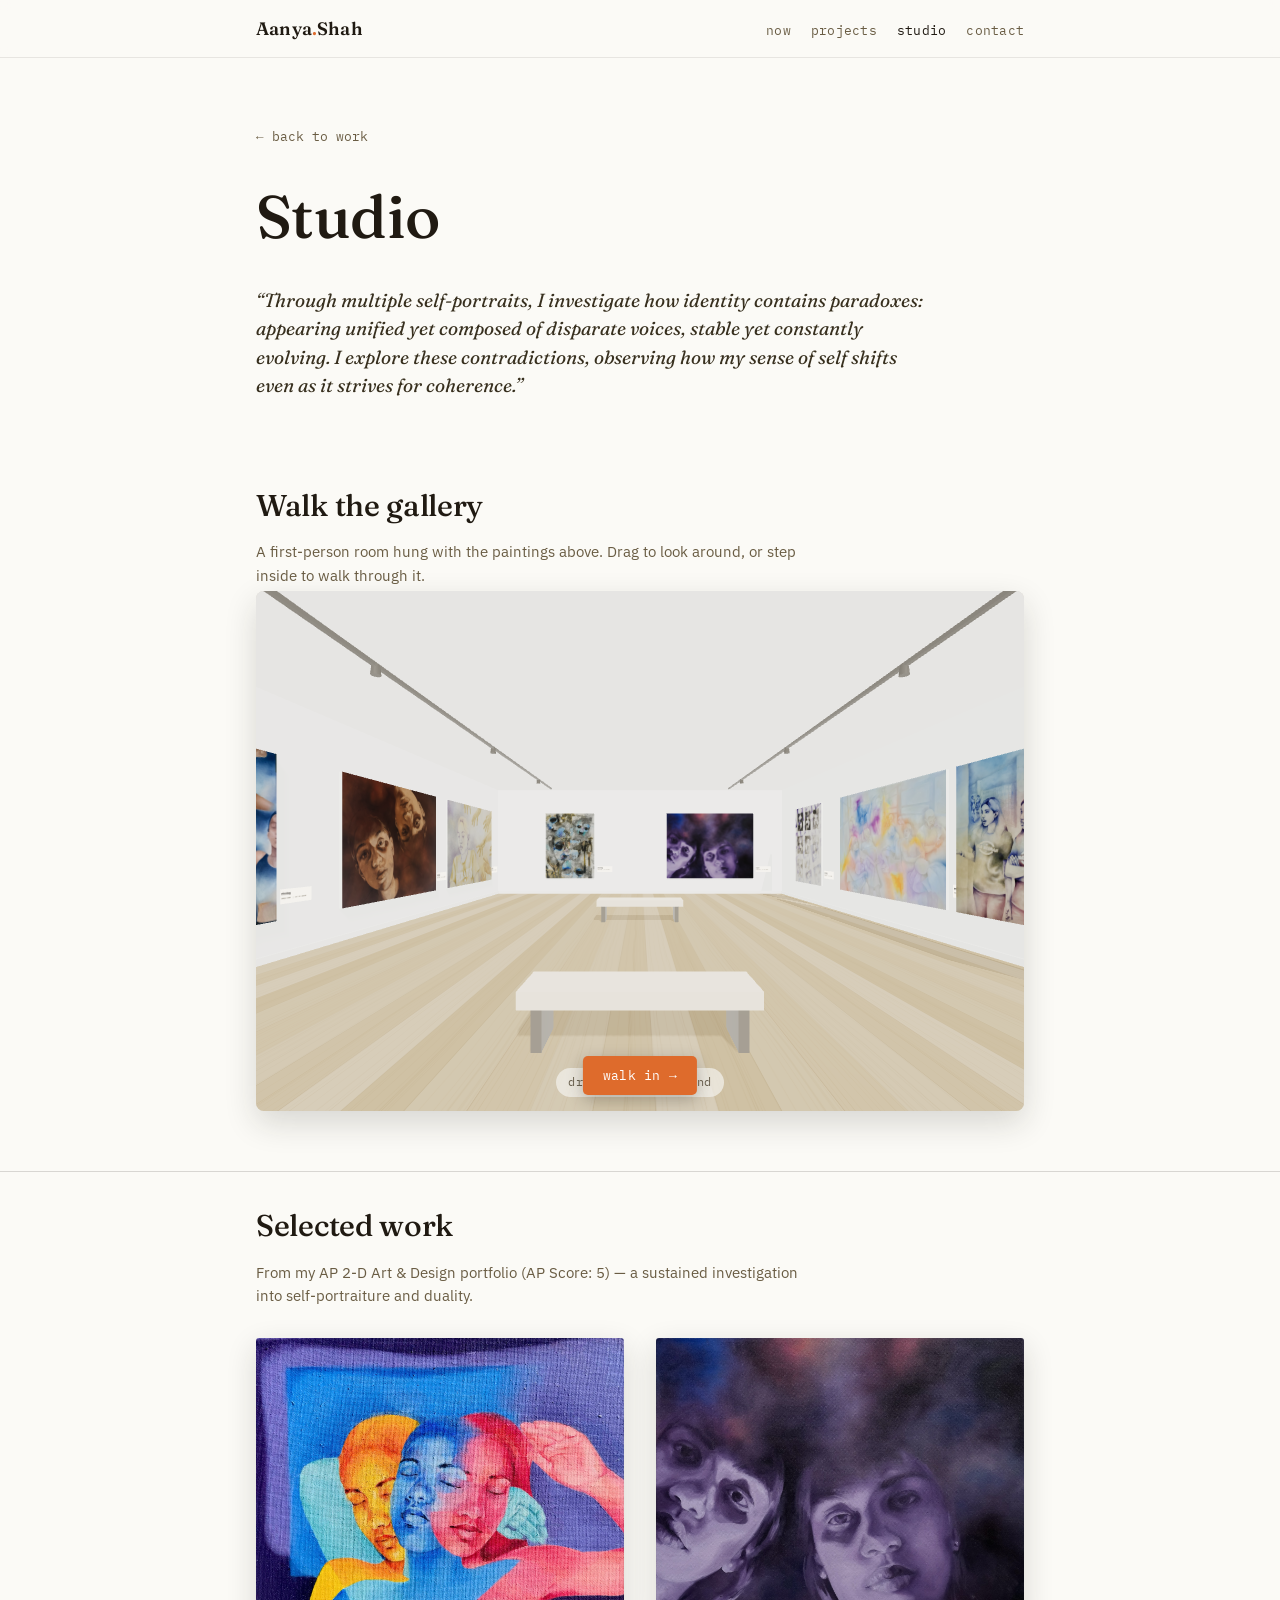
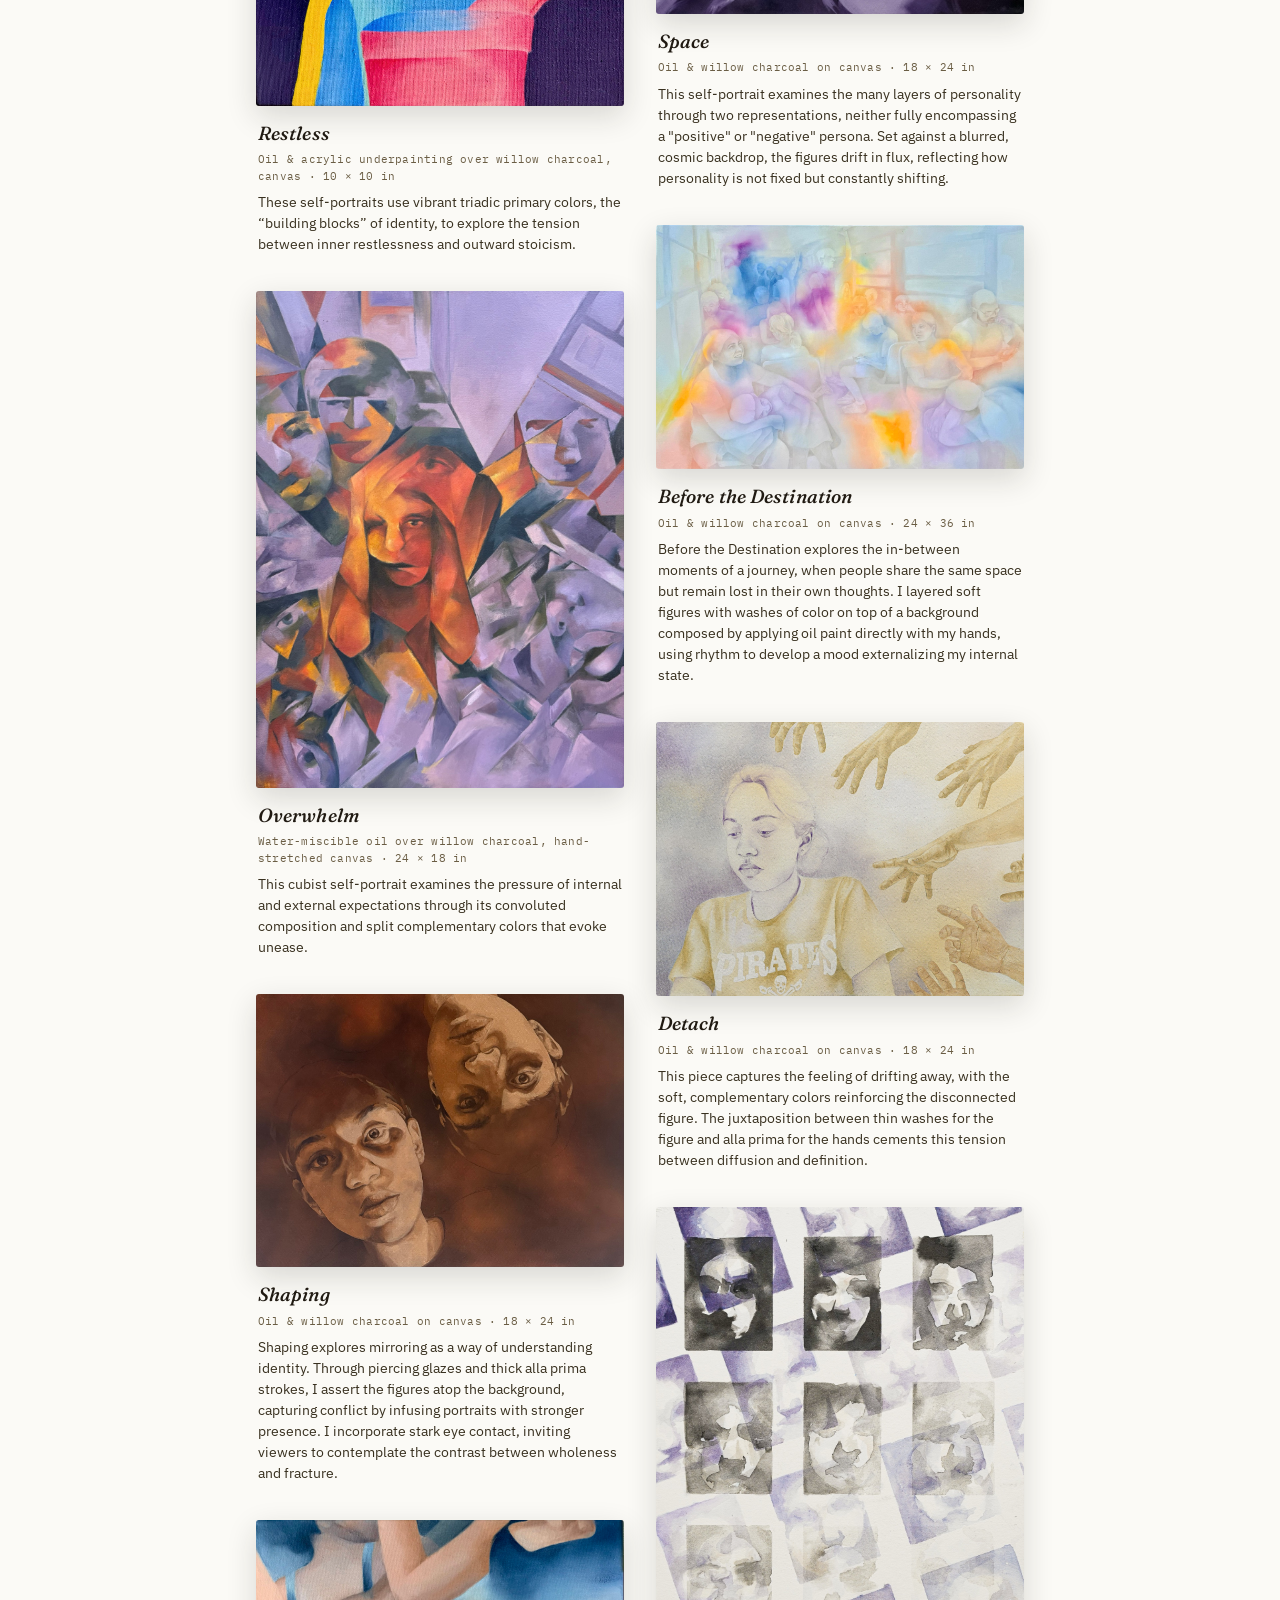
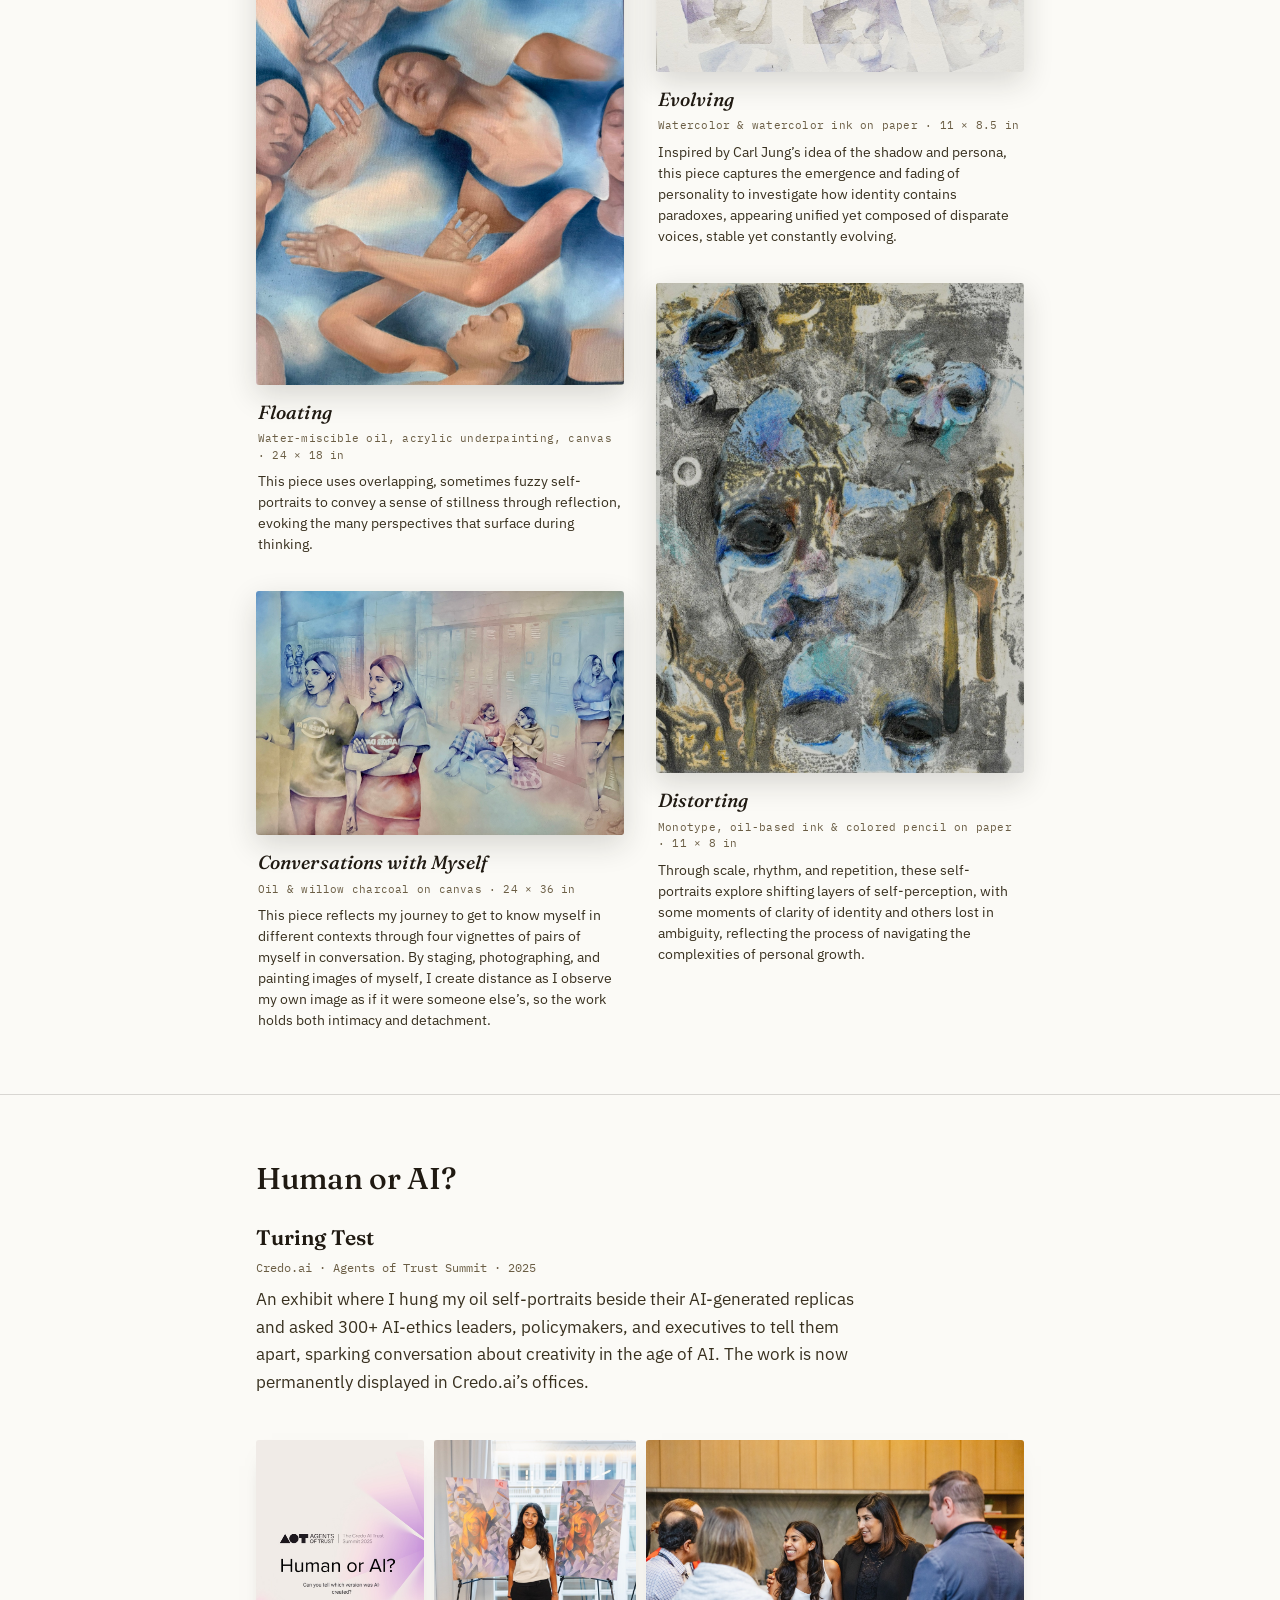
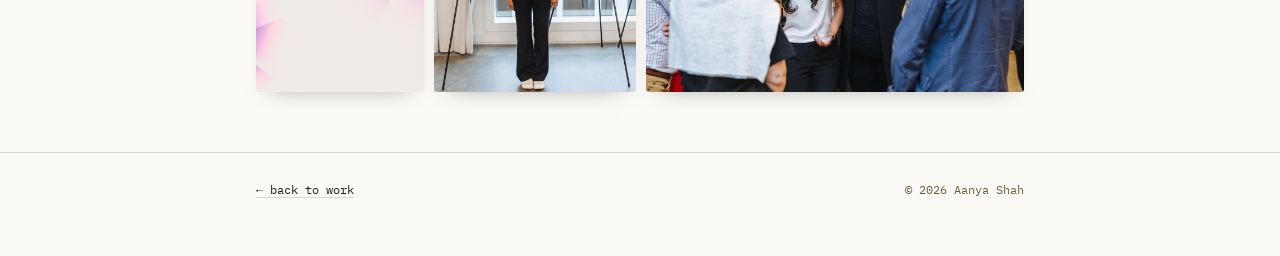
==== commit daf96999: "Use the art portfolio's descriptions verbatim on the studio page Replaces each painting's note with " ====
--- a/art.html
+++ b/art.html
@@ -58,7 +58,7 @@
         <figcaption>
           <span class="w-title">Restless</span>
           <p class="w-meta">Oil &amp; acrylic underpainting over willow charcoal, canvas &middot; 10 &times; 10 in</p>
-          <p class="w-note">Three overlapping selves in triadic color &mdash; the tension between inner restlessness and an outward calm.</p>
+          <p class="w-note">These self-portraits use vibrant triadic primary colors, the “building blocks” of identity, to explore the tension between inner restlessness and outward stoicism.</p>
         </figcaption>
       </figure>
 
@@ -68,7 +68,7 @@
         <figcaption>
           <span class="w-title">Overwhelm</span>
           <p class="w-meta">Water-miscible oil over willow charcoal, hand-stretched canvas &middot; 24 &times; 18 in</p>
-          <p class="w-note">A cubist self-portrait ringed by a violet crowd: the overwhelm of expectation. <span class="w-src">After Jacques Villon.</span></p>
+          <p class="w-note">This cubist self-portrait examines the pressure of internal and external expectations through its convoluted composition and split complementary colors that evoke unease.</p>
         </figcaption>
       </figure>
 
@@ -78,7 +78,7 @@
         <figcaption>
           <span class="w-title">Shaping</span>
           <p class="w-meta">Oil &amp; willow charcoal on canvas &middot; 18 &times; 24 in</p>
-          <p class="w-note">A mirrored pair meeting each other&rsquo;s piercing gaze &mdash; raw browns holding a natural rawness.</p>
+          <p class="w-note">Shaping explores mirroring as a way of understanding identity. Through piercing glazes and thick alla prima strokes, I assert the figures atop the background, capturing conflict by infusing portraits with stronger presence. I incorporate stark eye contact, inviting viewers to contemplate the contrast between wholeness and fracture.</p>
         </figcaption>
       </figure>
 
@@ -88,7 +88,7 @@
         <figcaption>
           <span class="w-title">Floating</span>
           <p class="w-meta">Water-miscible oil, acrylic underpainting, canvas &middot; 24 &times; 18 in</p>
-          <p class="w-note">Bodies suspended in layered perspective, formed by pulling paint straight out of the background.</p>
+          <p class="w-note">This piece uses overlapping, sometimes fuzzy self-portraits to convey a sense of stillness through reflection, evoking the many perspectives that surface during thinking.</p>
         </figcaption>
       </figure>
 
@@ -98,7 +98,7 @@
         <figcaption>
           <span class="w-title">Conversations with Myself</span>
           <p class="w-meta">Oil &amp; willow charcoal on canvas &middot; 24 &times; 36 in</p>
-          <p class="w-note">Eight versions of myself in conversation down a school hallway &mdash; self-discovery staged in linear perspective and scale.</p>
+          <p class="w-note">This piece reflects my journey to get to know myself in different contexts through four vignettes of pairs of myself in conversation. By staging, photographing, and painting images of myself, I create distance as I observe my own image as if it were someone else’s, so the work holds both intimacy and detachment.</p>
         </figcaption>
       </figure>
 
@@ -108,7 +108,7 @@
         <figcaption>
           <span class="w-title">Space</span>
           <p class="w-meta">Oil &amp; willow charcoal on canvas &middot; 18 &times; 24 in</p>
-          <p class="w-note">Two selves against a cosmic field &mdash; a duality that is neither &ldquo;good&rdquo; nor &ldquo;evil.&rdquo;</p>
+          <p class="w-note">This self-portrait examines the many layers of personality through two representations, neither fully encompassing a "positive" or "negative" persona. Set against a blurred, cosmic backdrop, the figures drift in flux, reflecting how personality is not fixed but constantly shifting.</p>
         </figcaption>
       </figure>
 
@@ -118,7 +118,7 @@
         <figcaption>
           <span class="w-title">Before the Destination</span>
           <p class="w-meta">Oil &amp; willow charcoal on canvas &middot; 24 &times; 36 in</p>
-          <p class="w-note">A train car dissolving into color: movement, and valuing the journey over the destination.</p>
+          <p class="w-note">Before the Destination explores the in-between moments of a journey, when people share the same space but remain lost in their own thoughts. I layered soft figures with washes of color on top of a background composed by applying oil paint directly with my hands, using rhythm to develop a mood externalizing my internal state.</p>
         </figcaption>
       </figure>
 
@@ -128,7 +128,7 @@
         <figcaption>
           <span class="w-title">Detach</span>
           <p class="w-meta">Oil &amp; willow charcoal on canvas &middot; 18 &times; 24 in</p>
-          <p class="w-note">Thin washes let the figure diffuse while <em>alla prima</em> defines the reaching hands &mdash; the tension between diffusion and definition.</p>
+          <p class="w-note">This piece captures the feeling of drifting away, with the soft, complementary colors reinforcing the disconnected figure. The juxtaposition between thin washes for the figure and alla prima for the hands cements this tension between diffusion and definition.</p>
         </figcaption>
       </figure>
 
@@ -138,7 +138,7 @@
         <figcaption>
           <span class="w-title">Evolving</span>
           <p class="w-meta">Watercolor &amp; watercolor ink on paper &middot; 11 &times; 8.5 in</p>
-          <p class="w-note">A grid of faces surfacing and fading &mdash; personality traits in flux.</p>
+          <p class="w-note">Inspired by Carl Jung’s idea of the shadow and persona, this piece captures the emergence and fading of personality to investigate how identity contains paradoxes, appearing unified yet composed of disparate voices, stable yet constantly evolving.</p>
         </figcaption>
       </figure>
 
@@ -148,7 +148,7 @@
         <figcaption>
           <span class="w-title">Distorting</span>
           <p class="w-meta">Monotype, oil-based ink &amp; colored pencil on paper &middot; 11 &times; 8 in</p>
-          <p class="w-note">A ghost print reworked layer on layer: fractured identity in rhythm and repetition. <span class="w-src">After Ken Currie.</span></p>
+          <p class="w-note">Through scale, rhythm, and repetition, these self-portraits explore shifting layers of self-perception, with some moments of clarity of identity and others lost in ambiguity, reflecting the process of navigating the complexities of personal growth.</p>
         </figcaption>
       </figure>
 
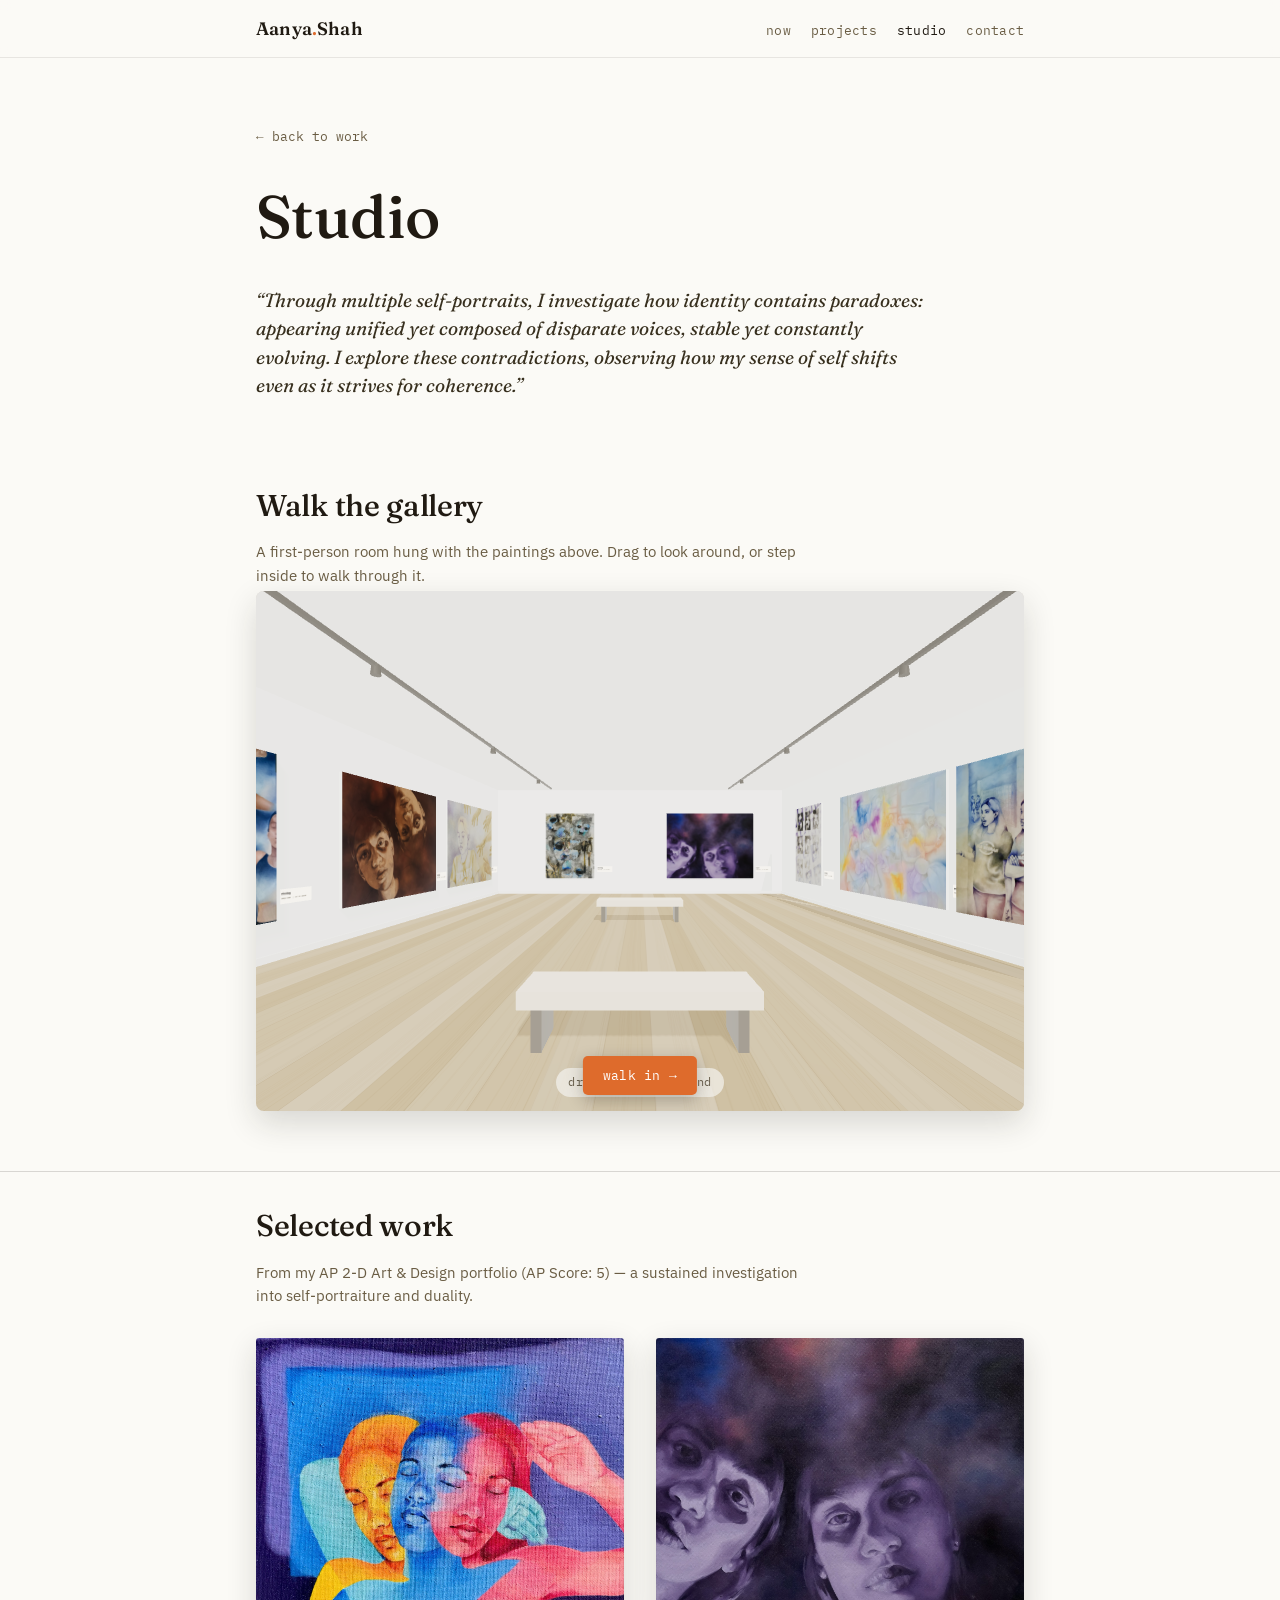
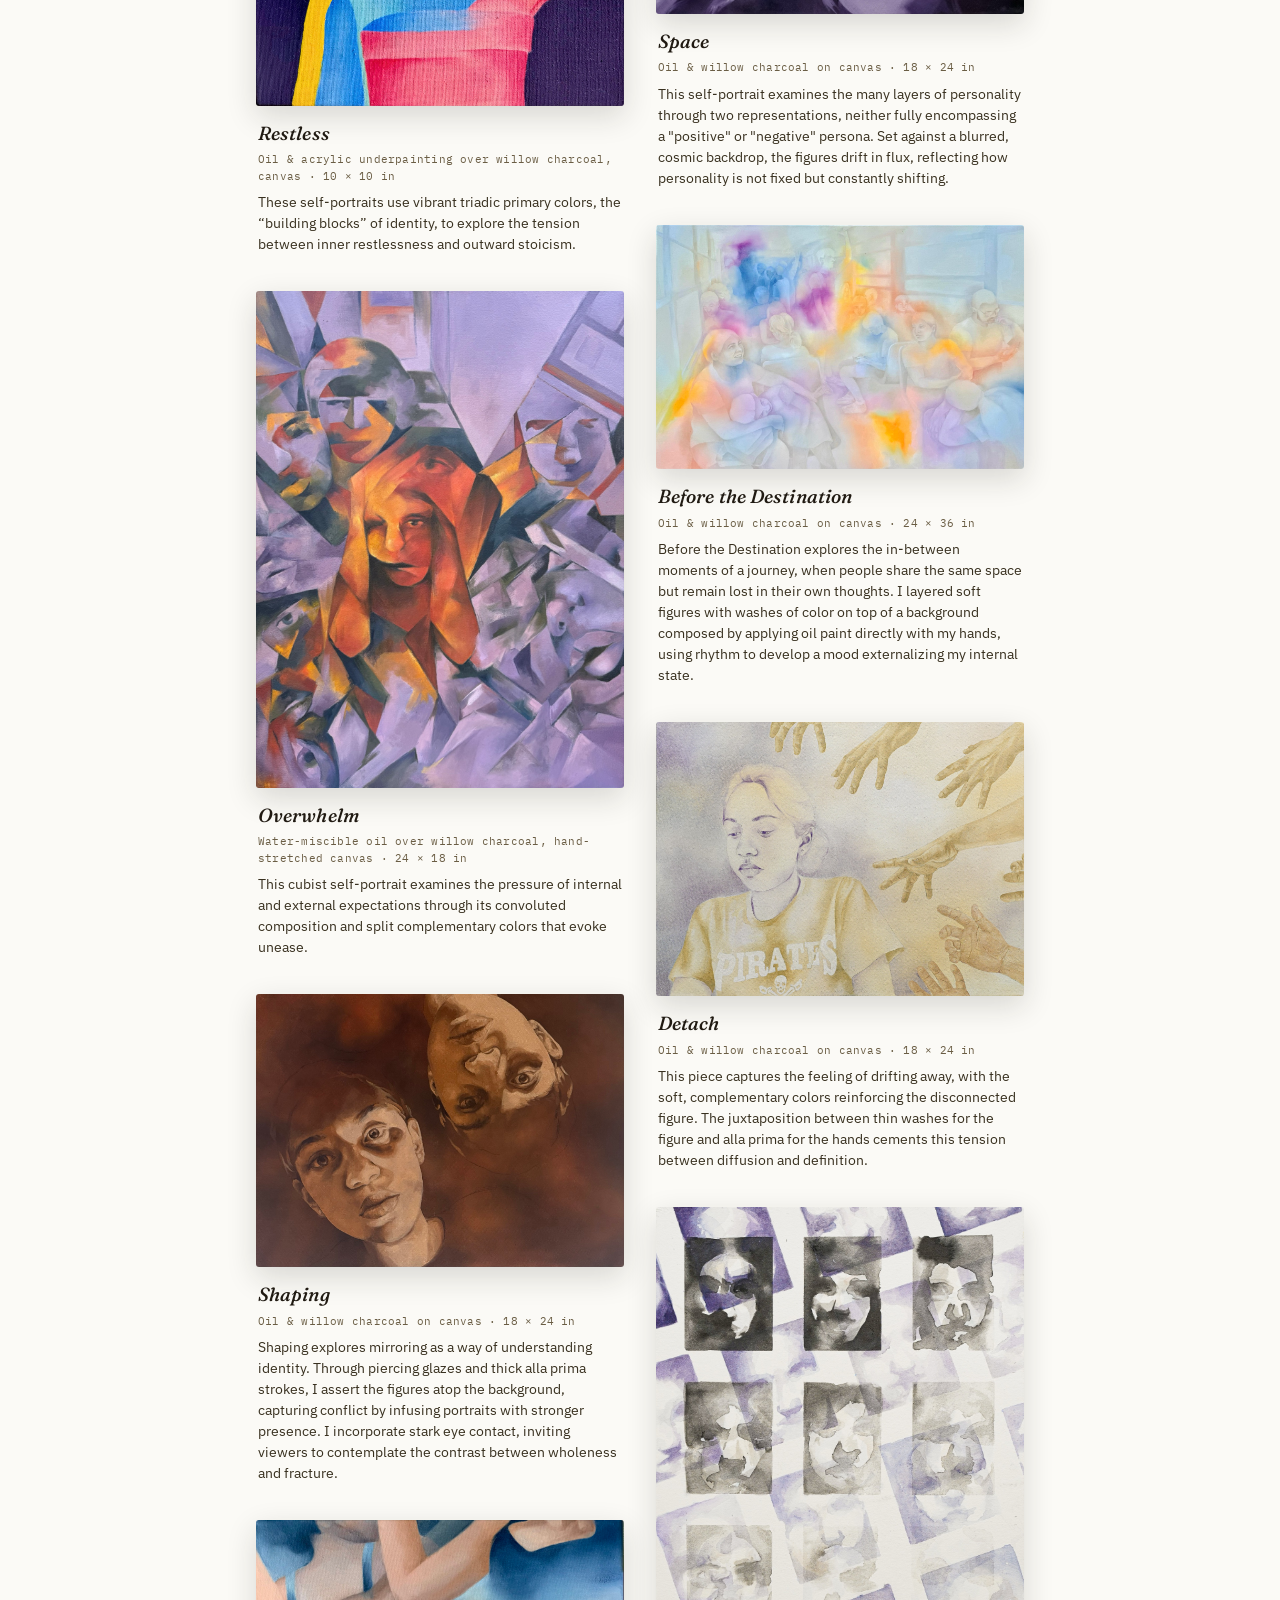
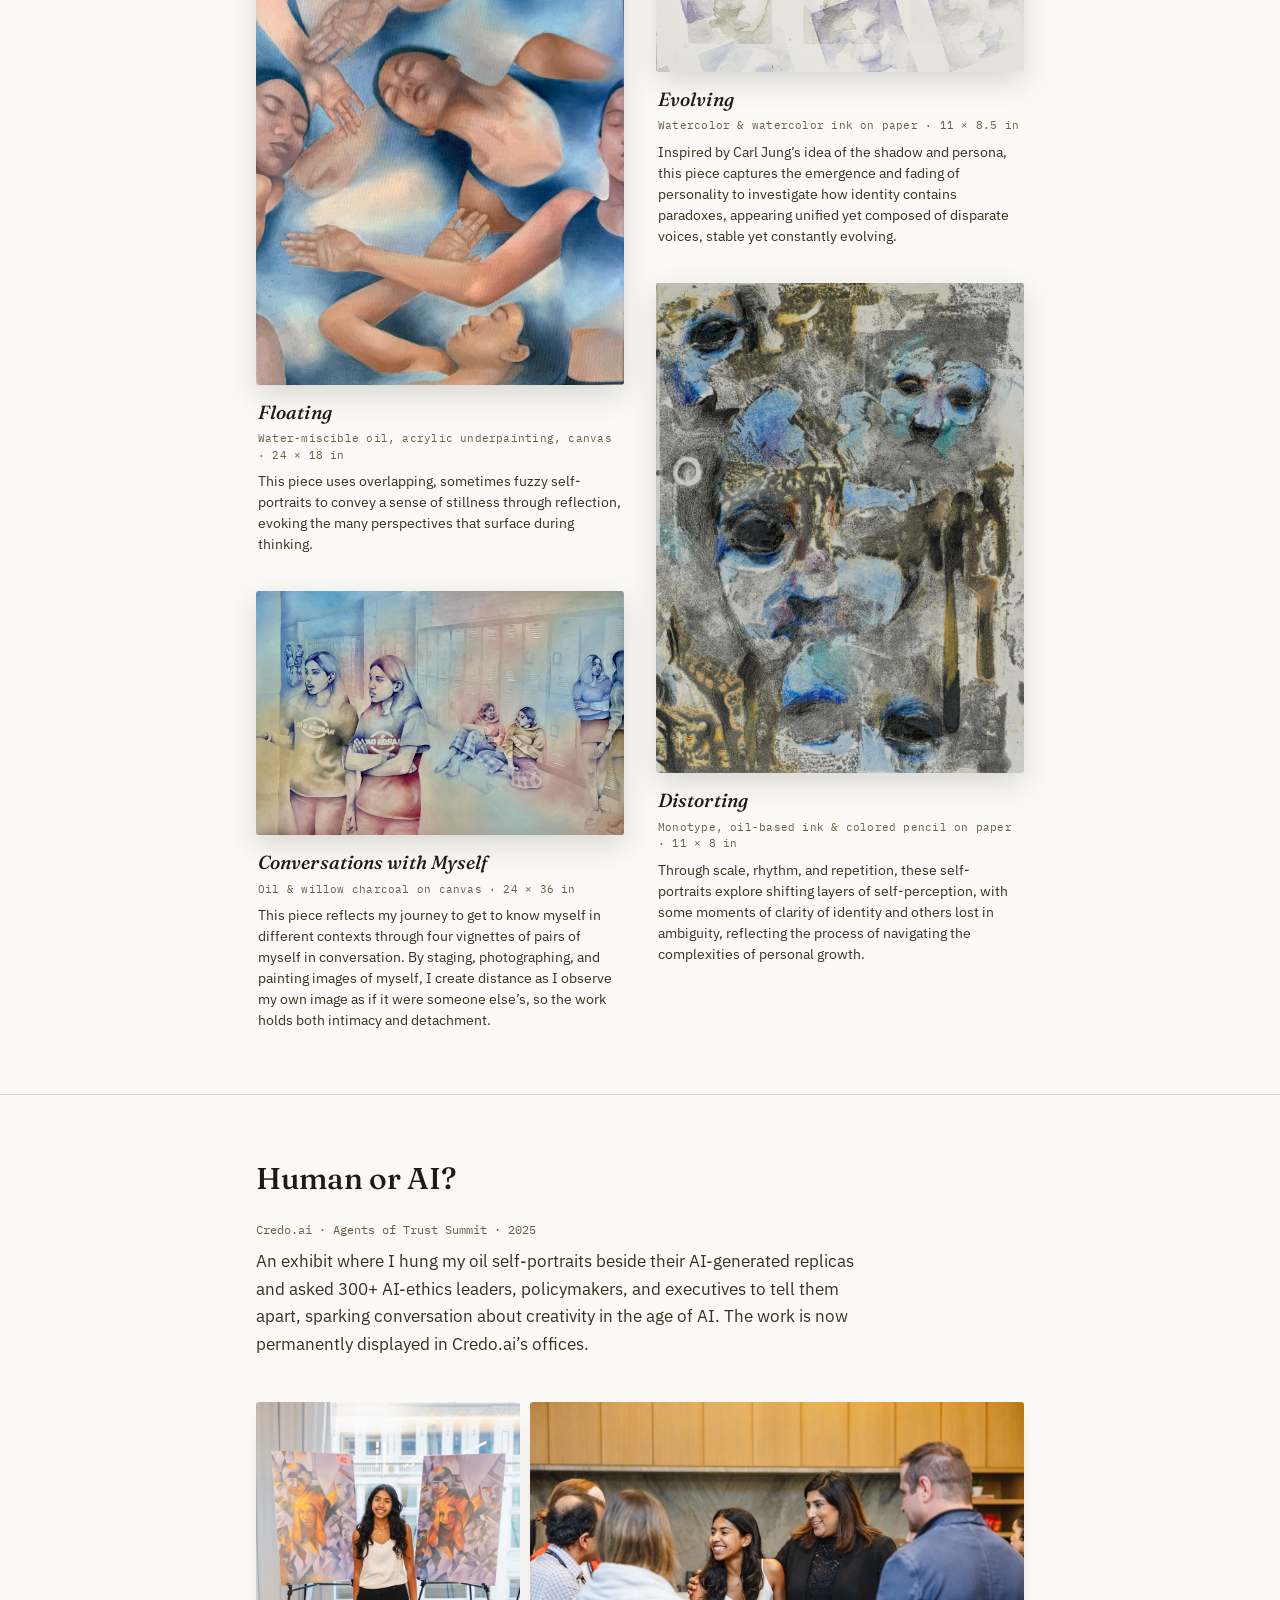
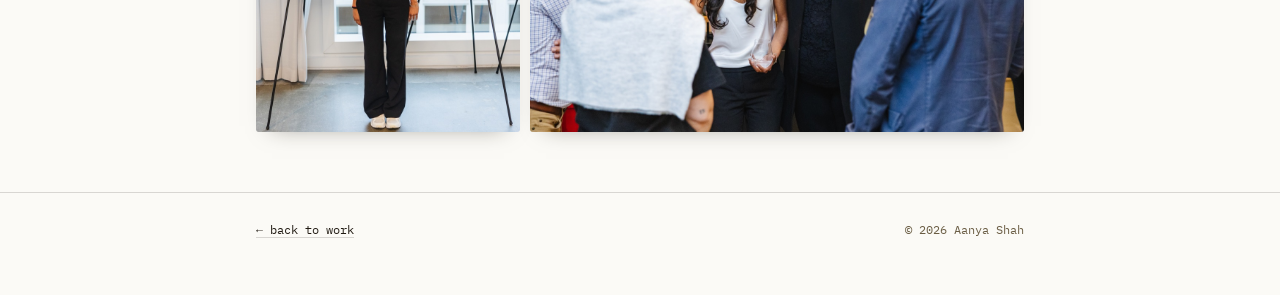
==== commit 75e7b03a: "Trim repetition in Human or AI?: drop the sign image and Turing Test subhead The section heading alr" ====
--- a/art.html
+++ b/art.html
@@ -161,13 +161,11 @@
   <div class="wrap">
     <div class="sec-head"><span class="sec-title">Human or AI?</span></div>
     <div class="exhibit" style="border-top:none;padding-top:6px">
-      <h3>Turing Test</h3>
-      <p class="meta">Credo.ai &middot; Agents of Trust Summit &middot; 2025</p>
+      <p class="meta" style="margin-top:0">Credo.ai &middot; Agents of Trust Summit &middot; 2025</p>
       <p>An exhibit where I hung my oil self-portraits beside their AI-generated replicas and asked 300+ AI-ethics leaders, policymakers, and executives to tell them apart, sparking conversation about creativity in the age of AI. The work is now permanently displayed in Credo.ai&rsquo;s offices.</p>
     </div>
     <!-- three photos in one row; each column's width follows its image's shape so all share a height -->
     <div class="turing-photos">
-      <img data-zoom src="assets/turing/human-or-ai-poster.jpg" alt="Exhibit sign: Agents of Trust, The Credo AI Trust Summit 2025. Human or AI? Can you tell which version was AI-created?" loading="lazy" />
       <img data-zoom src="assets/featured/aot-exhibit.jpg" alt="Aanya between an oil self-portrait and its AI-generated replica on easels" loading="lazy" />
       <img data-zoom src="assets/featured/aot-conversation.jpg" alt="Aanya talking with attendees at the Agents of Trust Summit" loading="lazy" />
     </div>
--- a/css/studio.css
+++ b/css/studio.css
@@ -61,13 +61,9 @@
 /* the shared .list date column can hold a year or a link; keep links oxblood */
 .list .l-date a, a.l-date{color:var(--oxblood)}
 
-/* ---- Human or AI? photo row ---- */
-.turing-photos{display:grid; grid-template-columns:2fr 2.4fr 4.5fr; gap:10px; margin:20px 0 0; align-items:start}
+/* ---- Human or AI? photo row: widths follow each photo's shape so they share a height ---- */
+.turing-photos{display:grid; grid-template-columns:2.4fr 4.5fr; gap:10px; margin:20px 0 0; align-items:start}
 .turing-photos img{display:block; width:100%; height:auto; border-radius:3px; box-shadow:0 10px 22px -16px rgba(34,29,22,.5)}
-.turing-photos img:nth-child(1){aspect-ratio:2 / 3; object-fit:cover}
-.turing-photos img:nth-child(2){aspect-ratio:4 / 5; object-fit:cover}
-.turing-photos img:nth-child(3){aspect-ratio:3 / 2; object-fit:cover}
-@media (max-width:560px){
-  .turing-photos{grid-template-columns:2fr 2.4fr}
-  .turing-photos img:nth-child(3){grid-column:1 / -1}
-}
+.turing-photos img:nth-child(1){aspect-ratio:4 / 5; object-fit:cover}
+.turing-photos img:nth-child(2){aspect-ratio:3 / 2; object-fit:cover}
+@media (max-width:560px){.turing-photos{grid-template-columns:1fr}}
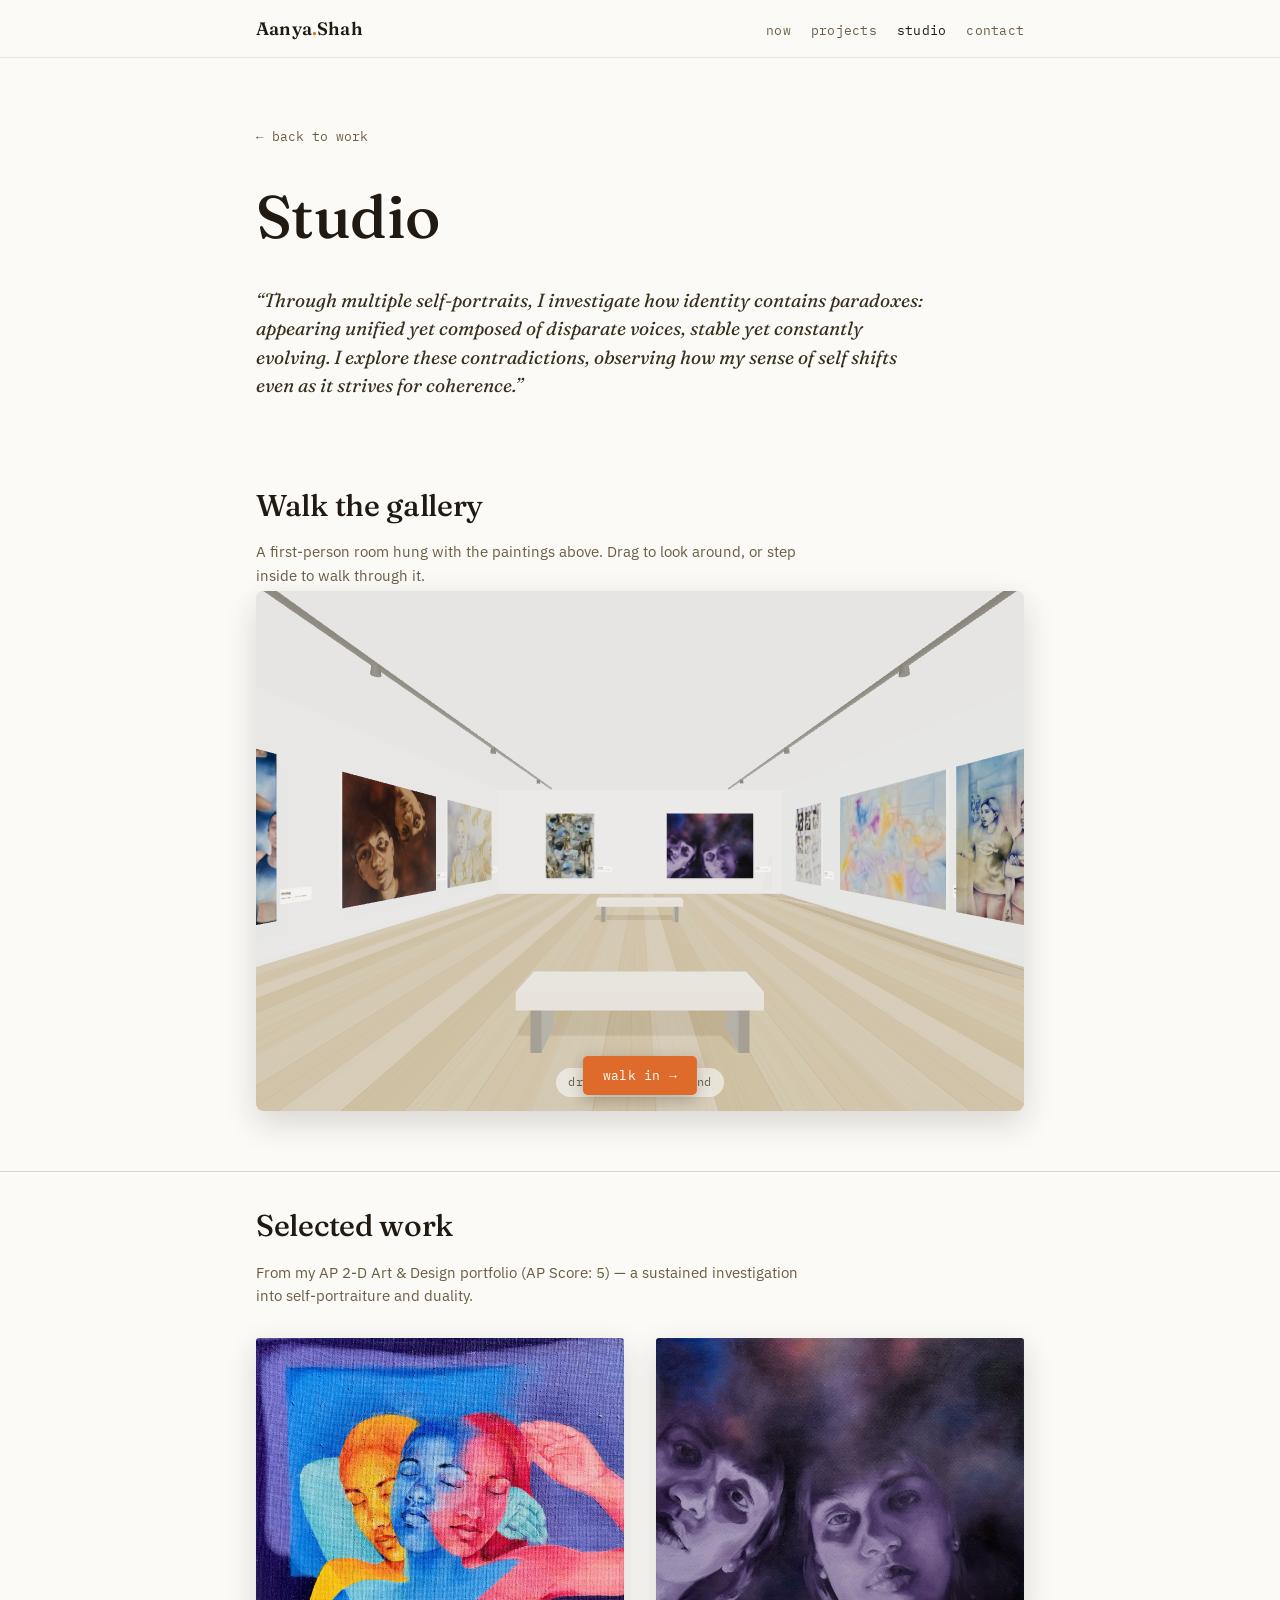
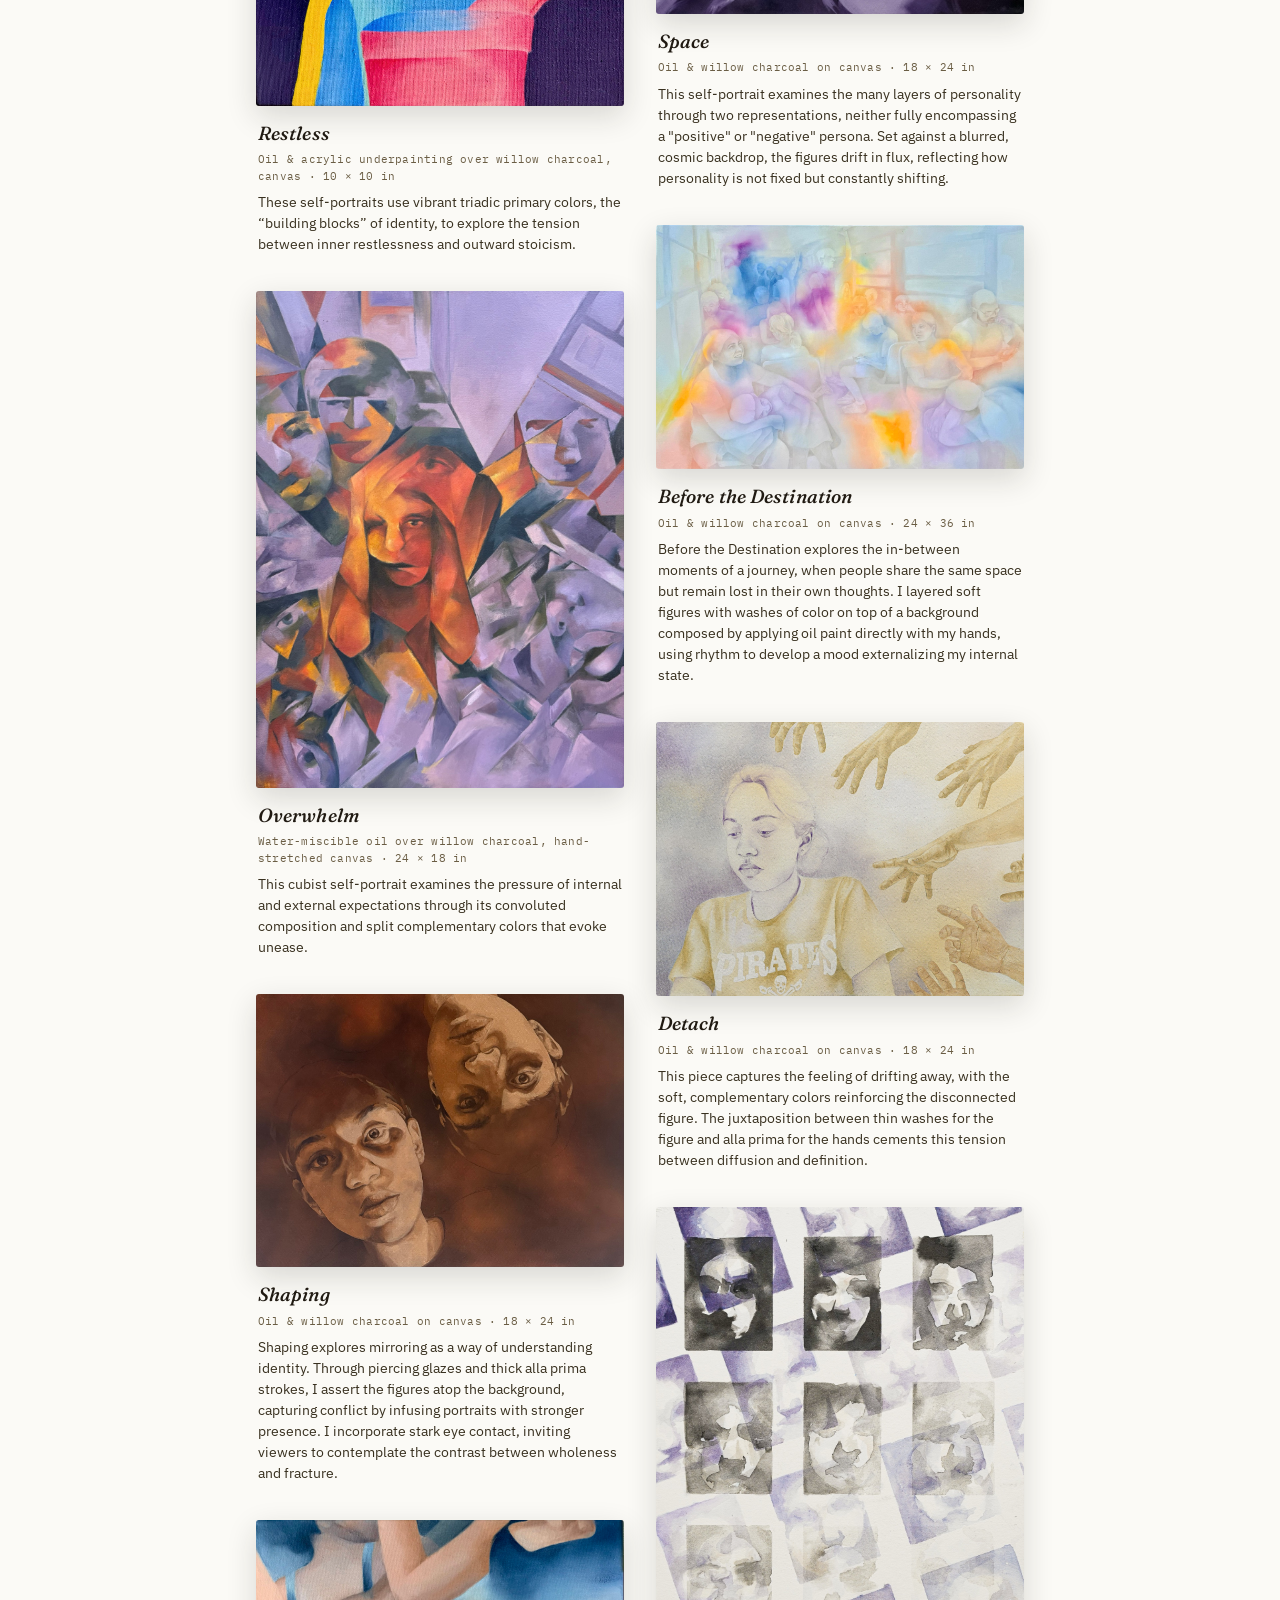
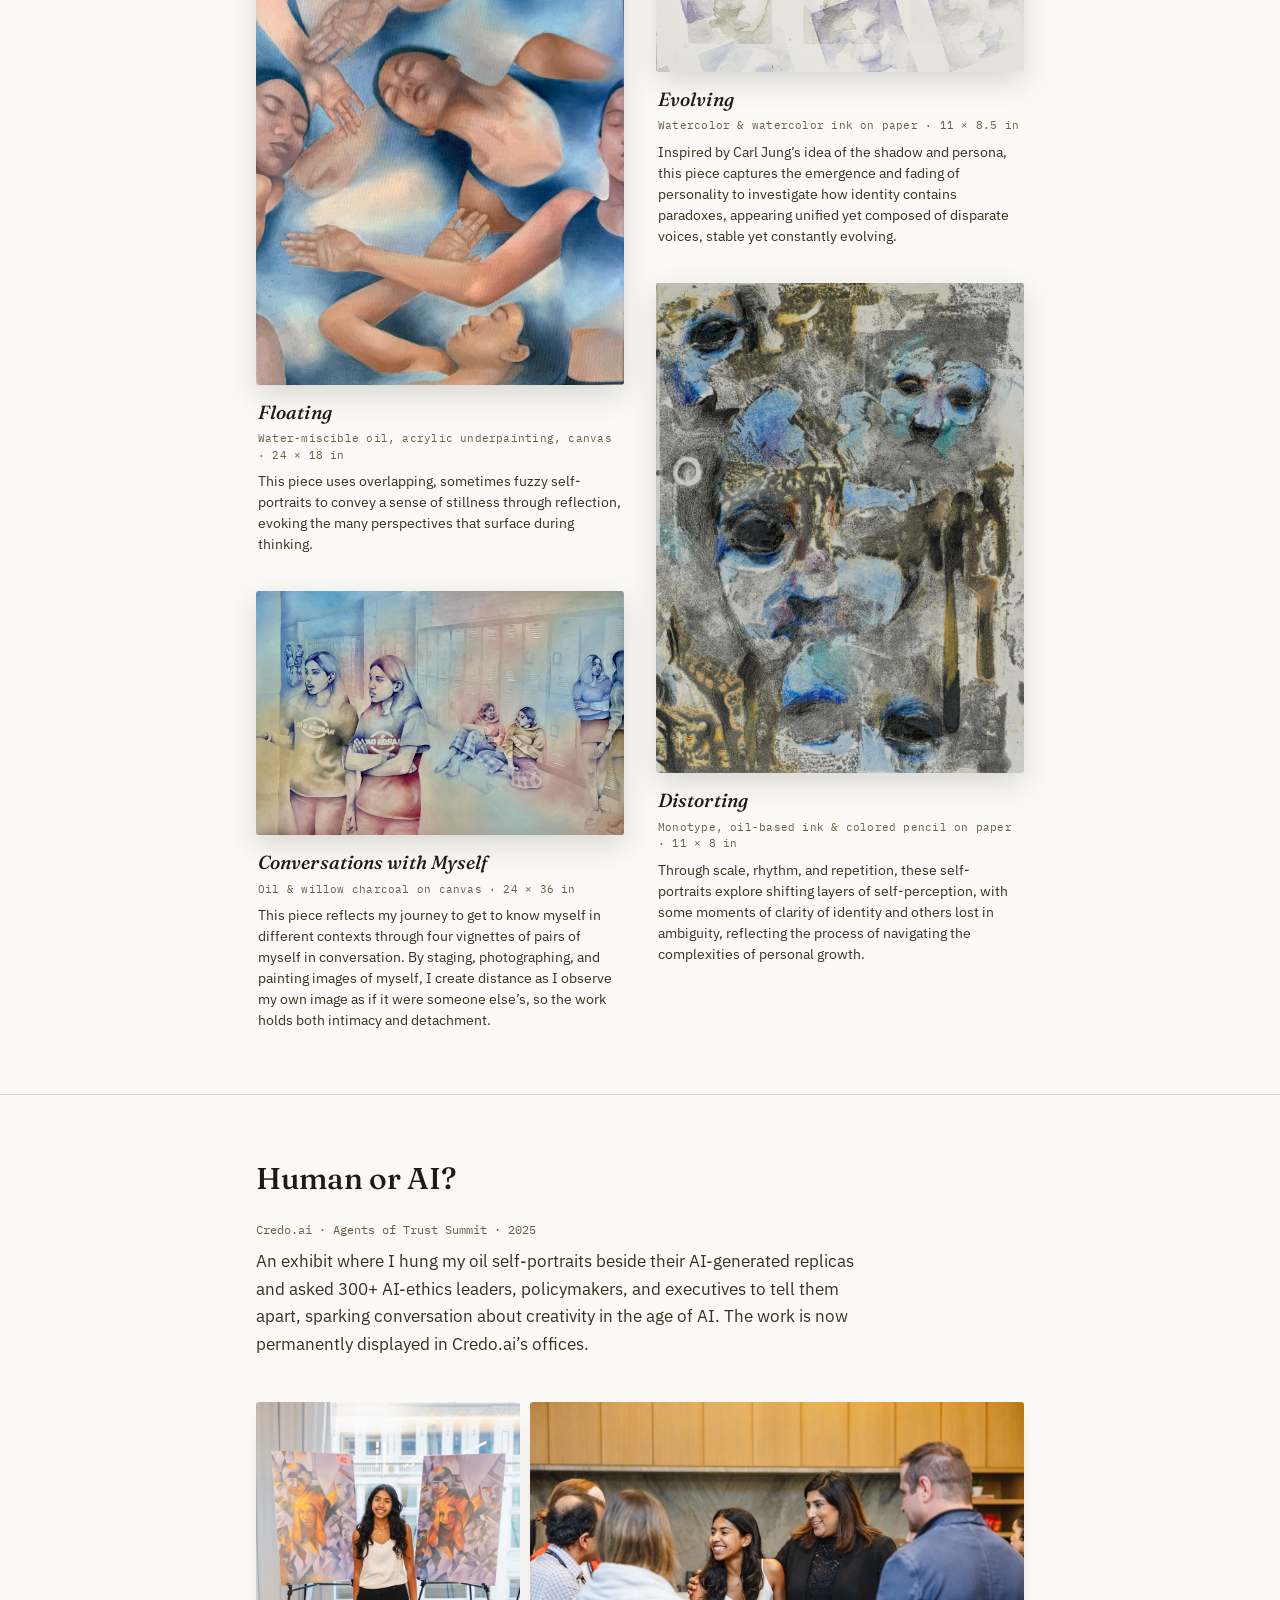
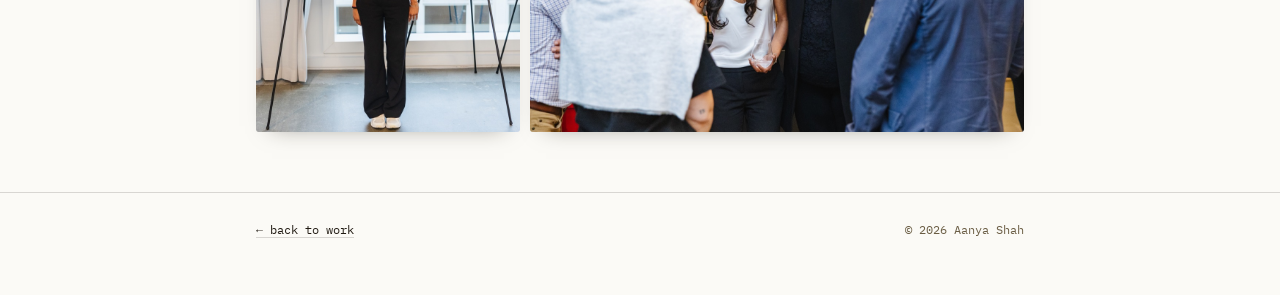
==== commit 5e65deeb: "Deep-link exhibit links to the Human or AI? section of the studio page Co-Authored-By: Claude Sonnet" ====
--- a/art.html
+++ b/art.html
@@ -157,7 +157,7 @@
 </section>
 
 <!-- ================= FEATURED EXHIBITION ================= -->
-<section>
+<section id="human-or-ai" style="scroll-margin-top:72px">
   <div class="wrap">
     <div class="sec-head"><span class="sec-title">Human or AI?</span></div>
     <div class="exhibit" style="border-top:none;padding-top:6px">
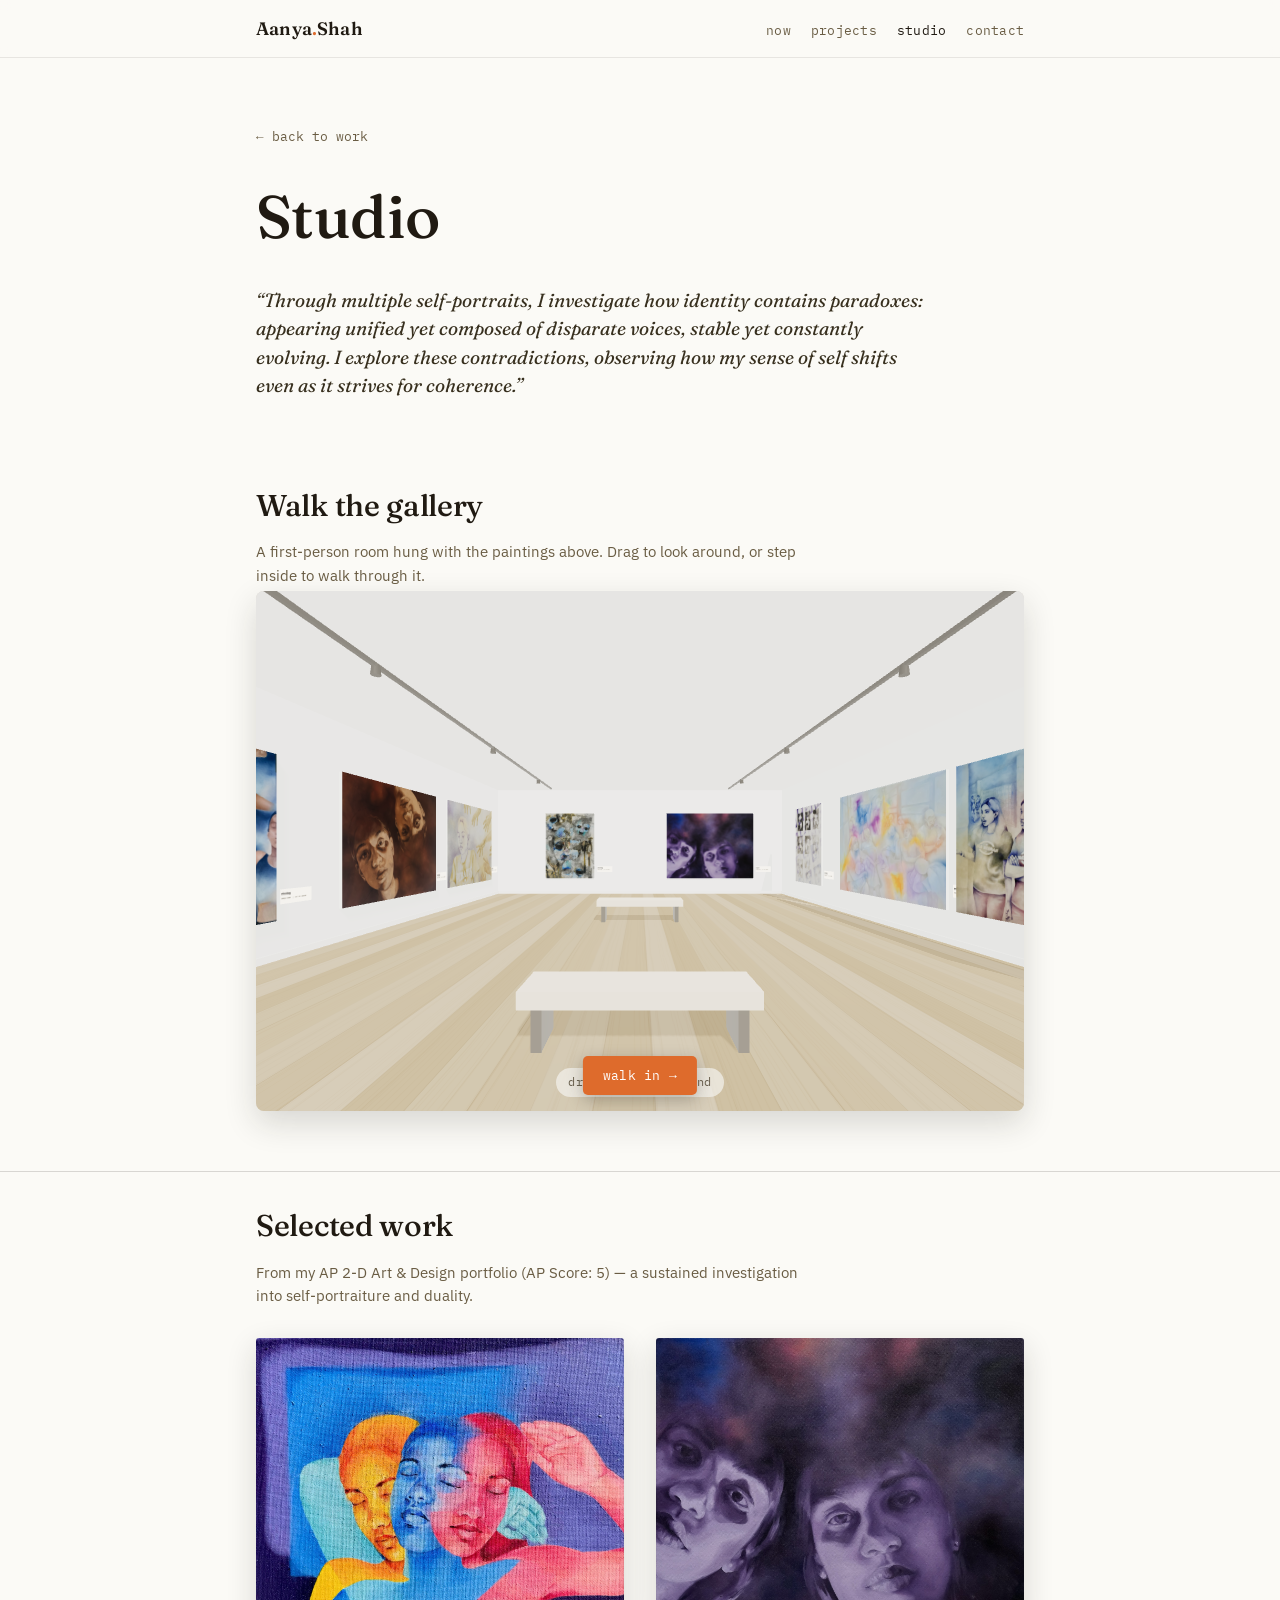
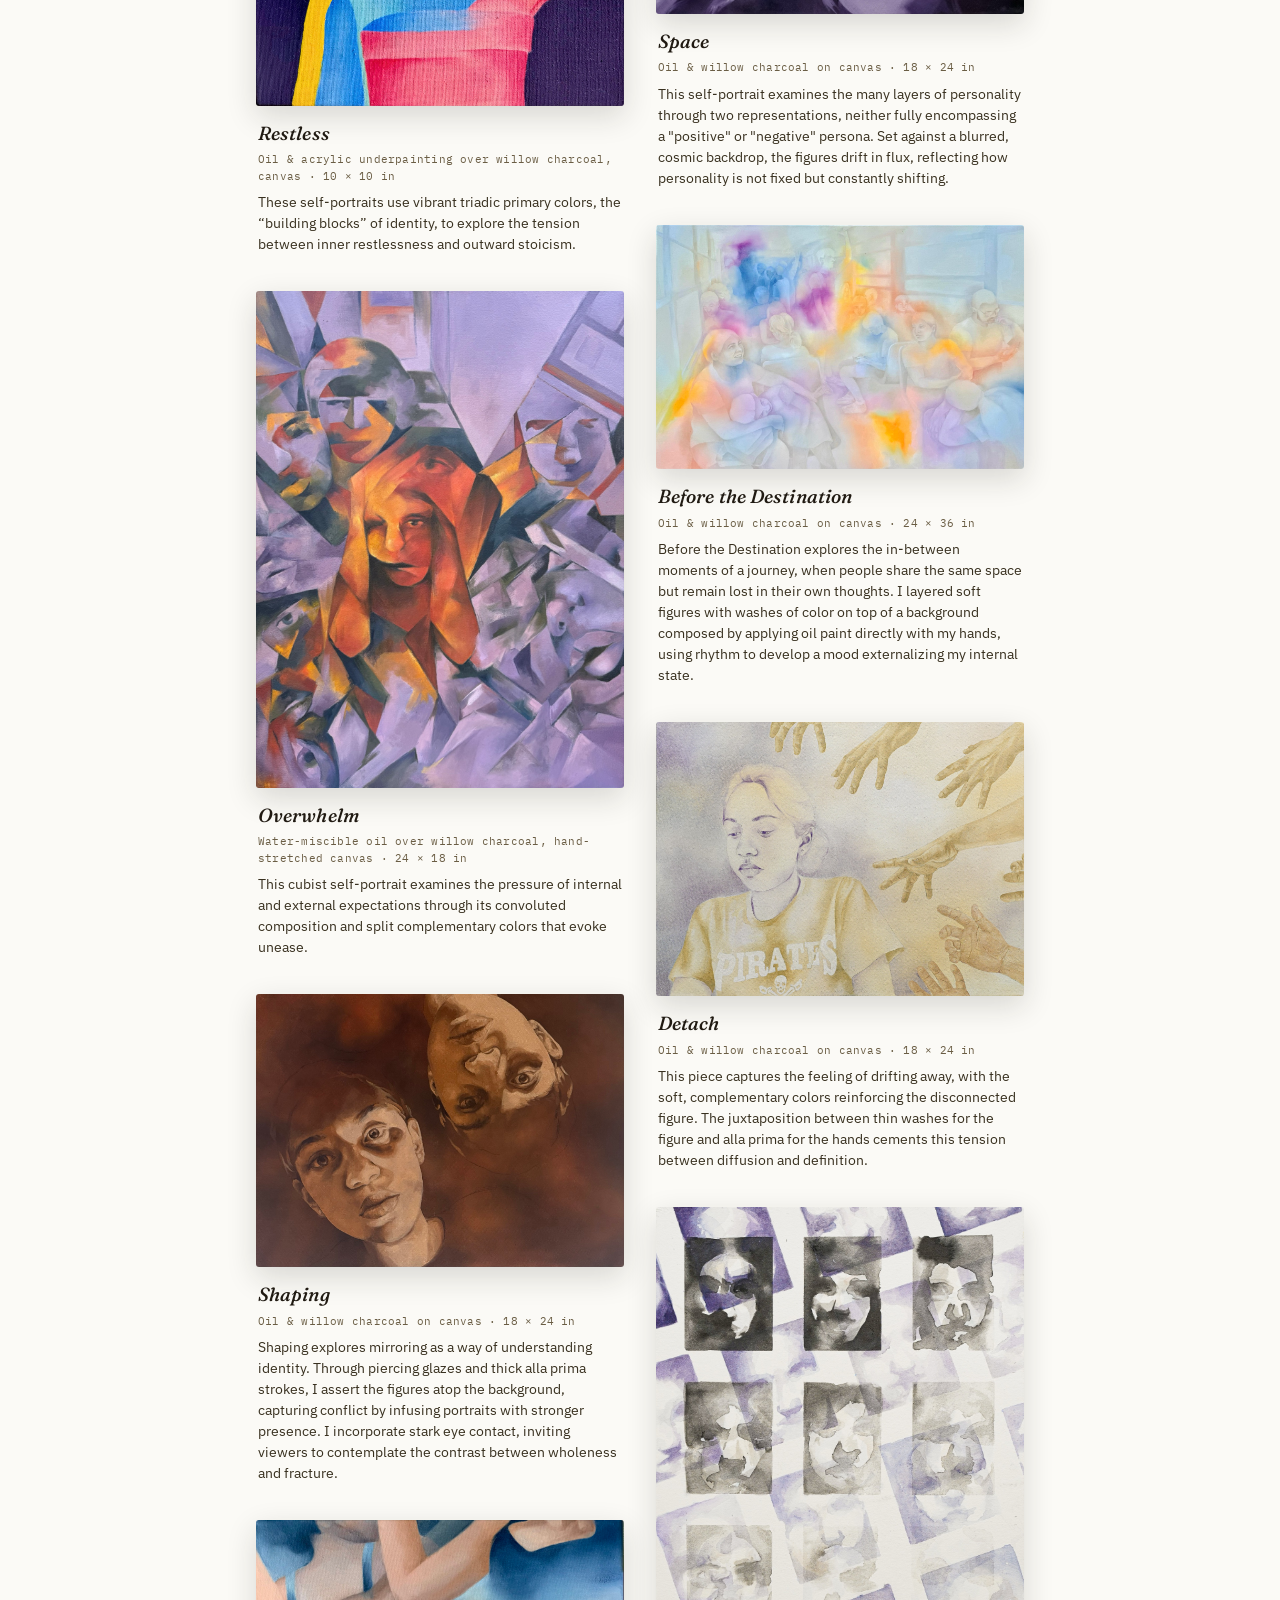
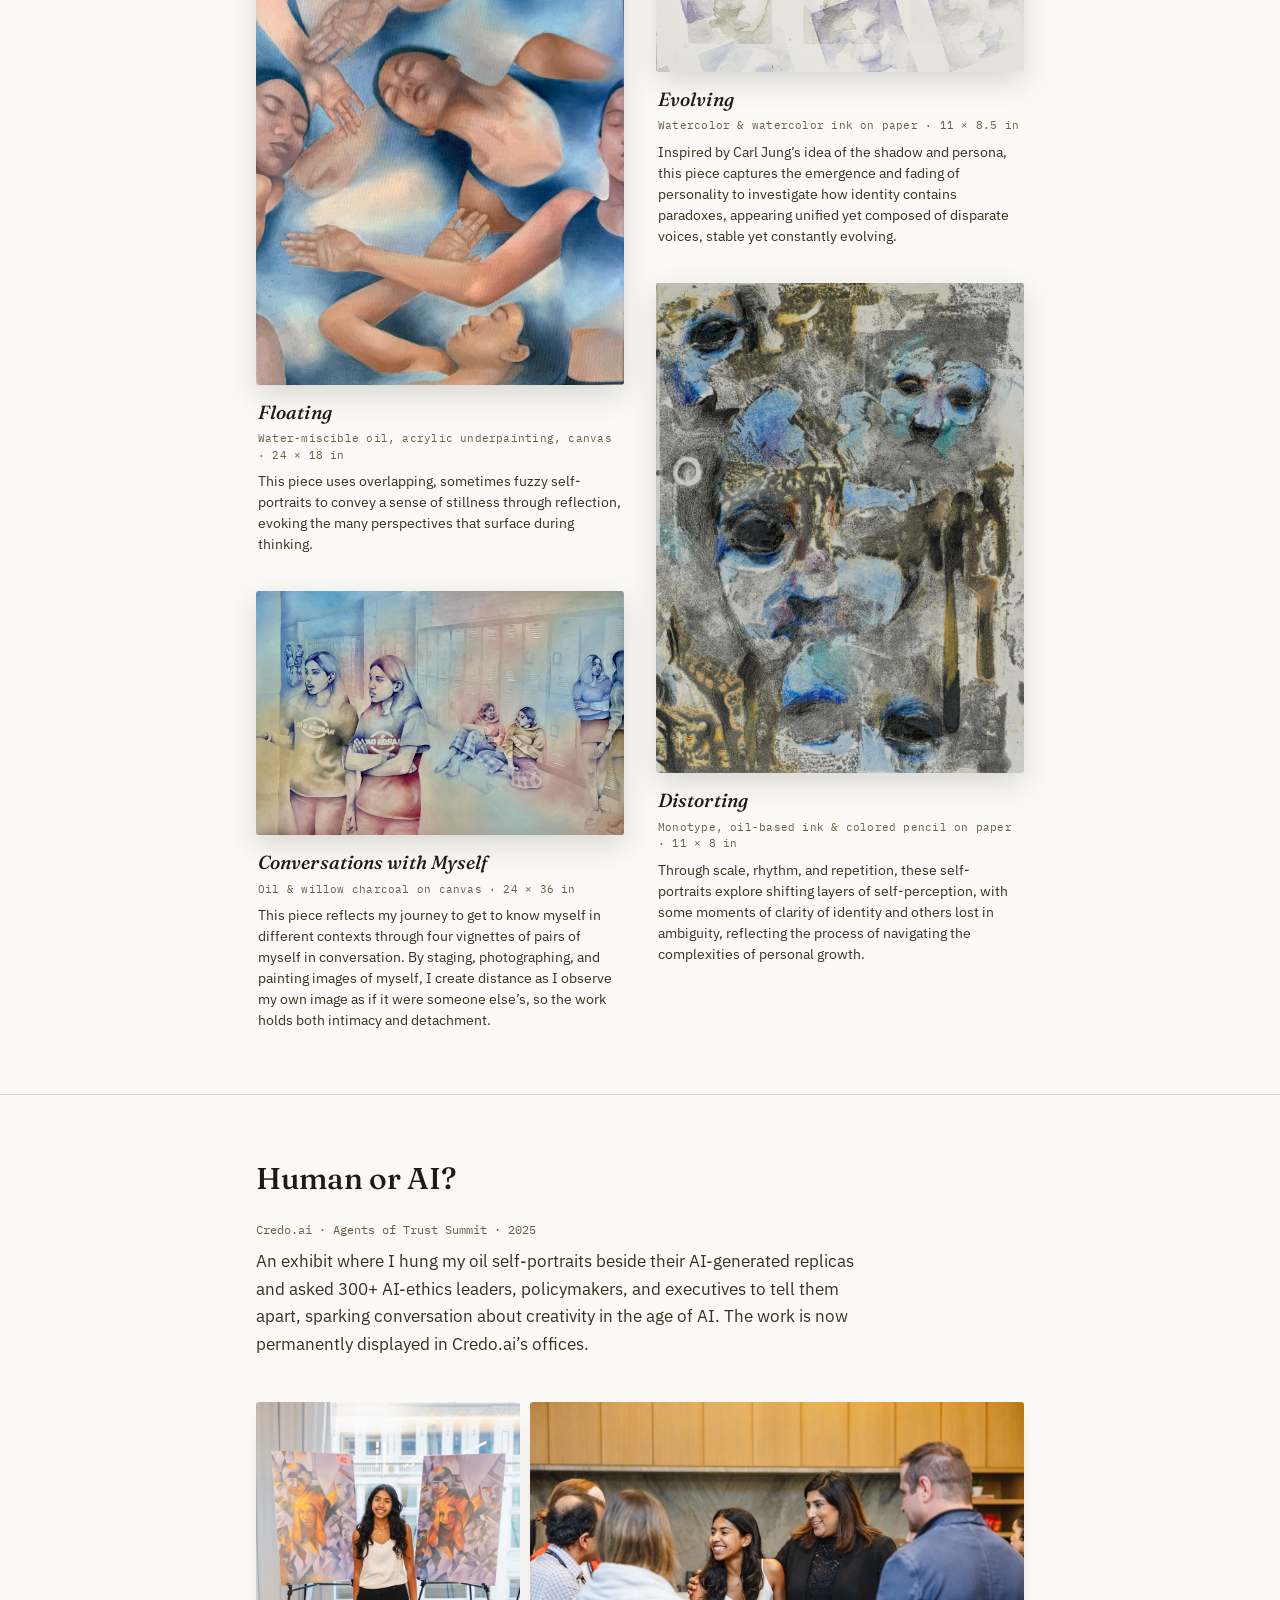
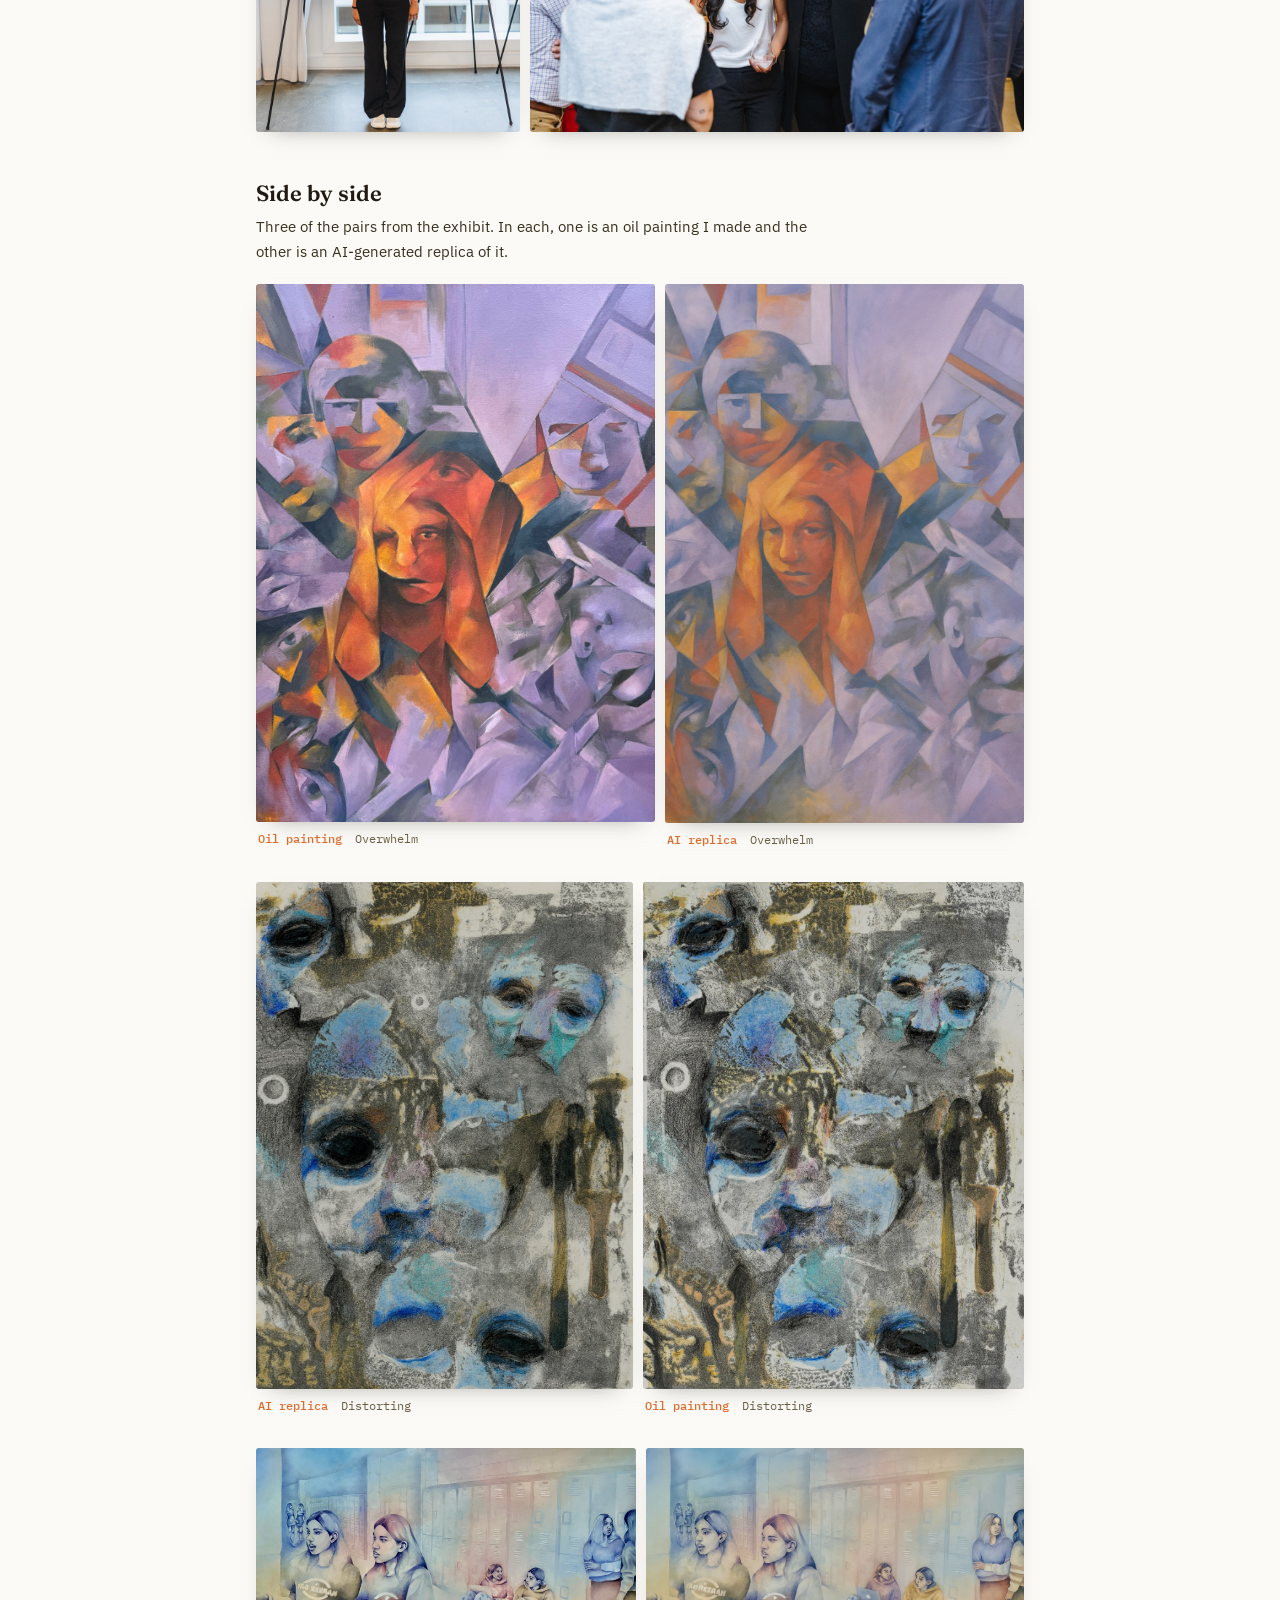
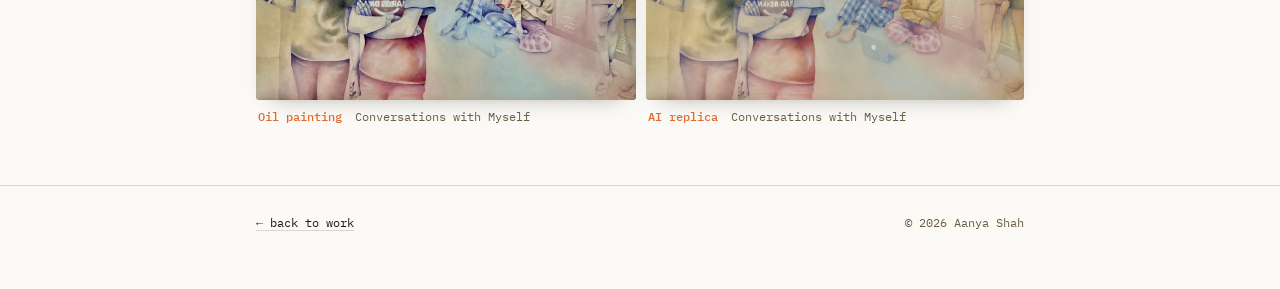
==== commit bfdda6f0: "Add side-by-side real vs AI-replica pairs to Human or AI? Co-Authored-By: Claude Sonnet 5.5 <noreply" ====
--- a/art.html
+++ b/art.html
@@ -168,6 +168,23 @@
     <div class="turing-photos">
       <img data-zoom src="assets/featured/aot-exhibit.jpg" alt="Aanya between an oil self-portrait and its AI-generated replica on easels" loading="lazy" />
       <img data-zoom src="assets/featured/aot-conversation.jpg" alt="Aanya talking with attendees at the Agents of Trust Summit" loading="lazy" />
+    </div>
+
+    <h3 class="pair-head">Side by side</h3>
+    <p class="pair-sub">Three of the pairs from the exhibit. In each, one is an oil painting I made and the other is an AI-generated replica of it.</p>
+    <div class="pairs">
+      <div class="pair" style="--l:0.741; --r:0.667">
+        <figure><img data-zoom src="assets/paintings/overwhelm.jpg" alt="Overwhelm, my oil painting" loading="lazy" decoding="async" /><figcaption><b>Oil painting</b> Overwhelm</figcaption></figure>
+        <figure><img data-zoom src="assets/turing/ai-1.jpg" alt="AI-generated replica of Overwhelm" loading="lazy" decoding="async" /><figcaption><b>AI replica</b> Overwhelm</figcaption></figure>
+      </div>
+      <div class="pair" style="--l:0.744; --r:0.75">
+        <figure><img data-zoom src="assets/turing/ai-2.jpg" alt="AI-generated replica of Distorting" loading="lazy" decoding="async" /><figcaption><b>AI replica</b> Distorting</figcaption></figure>
+        <figure><img data-zoom src="assets/paintings/distorting.jpg" alt="Distorting, my oil painting" loading="lazy" decoding="async" /><figcaption><b>Oil painting</b> Distorting</figcaption></figure>
+      </div>
+      <div class="pair" style="--l:1.509; --r:1.5">
+        <figure><img data-zoom src="assets/paintings/conversations-with-myself.jpg" alt="Conversations with Myself, my oil painting" loading="lazy" decoding="async" /><figcaption><b>Oil painting</b> Conversations with Myself</figcaption></figure>
+        <figure><img data-zoom src="assets/turing/ai-4.jpg" alt="AI-generated replica of Conversations with Myself" loading="lazy" decoding="async" /><figcaption><b>AI replica</b> Conversations with Myself</figcaption></figure>
+      </div>
     </div>
   </div>
 </section>
--- a/css/studio.css
+++ b/css/studio.css
@@ -67,3 +67,15 @@
 .turing-photos img:nth-child(1){aspect-ratio:4 / 5; object-fit:cover}
 .turing-photos img:nth-child(2){aspect-ratio:3 / 2; object-fit:cover}
 @media (max-width:560px){.turing-photos{grid-template-columns:1fr}}
+
+/* ---- Human or AI? side-by-side pairs: column widths follow each image's aspect ratio so both share a height ---- */
+.pair-head{font-family:var(--serif); font-weight:600; font-size:22px; color:var(--ink); margin:44px 0 4px}
+.pair-sub{margin:0 0 4px; color:var(--ink-soft); font-size:15px; max-width:64ch}
+.pairs{display:grid; gap:34px; margin-top:20px}
+.pair{display:flex; gap:10px; align-items:flex-start}
+.pair figure{margin:0; min-width:0}
+.pair figure:nth-child(1){flex:var(--l) 1 0}
+.pair figure:nth-child(2){flex:var(--r) 1 0}
+.pair img{display:block; width:100%; height:auto; border-radius:3px; box-shadow:0 10px 22px -16px rgba(34,29,22,.5)}
+.pair figcaption{margin:9px 2px 0; font-family:var(--mono); font-size:11.5px; line-height:1.4; color:var(--muted)}
+.pair figcaption b{color:var(--oxblood); font-weight:500; margin-right:6px}
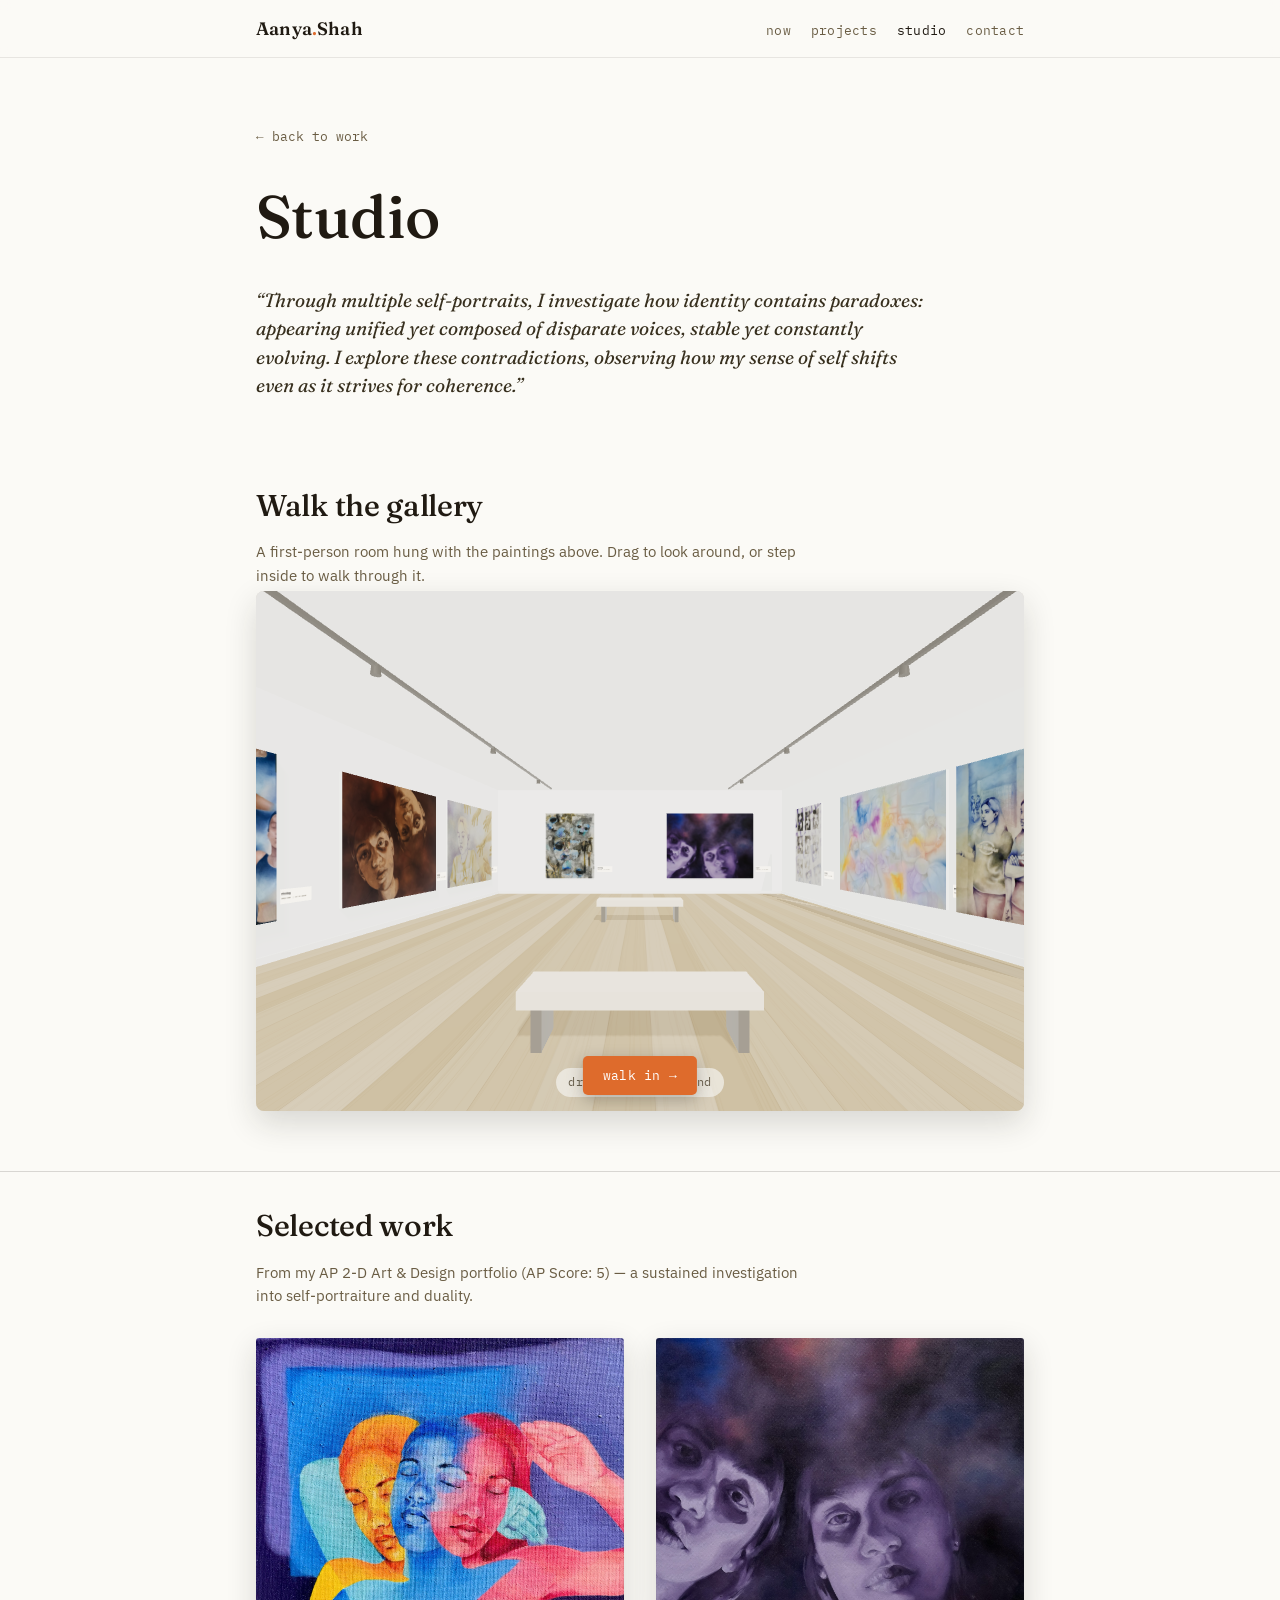
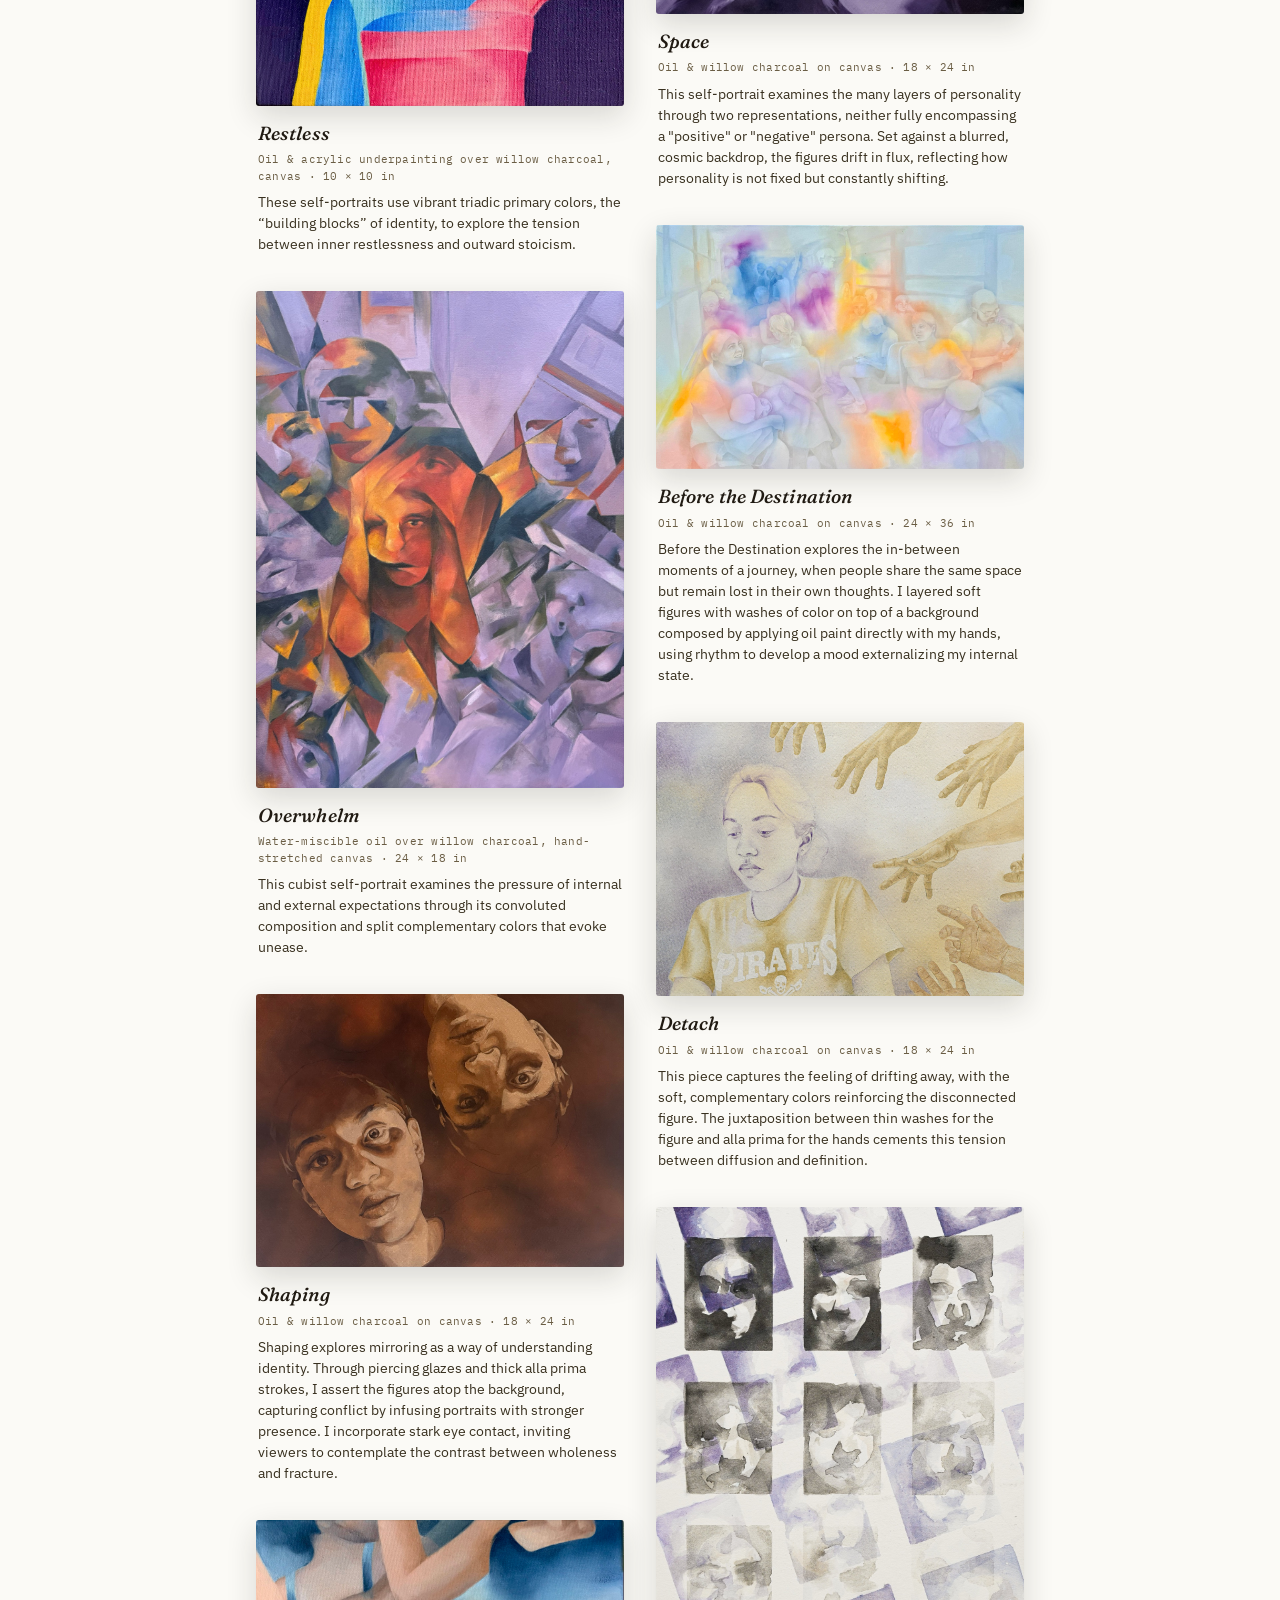
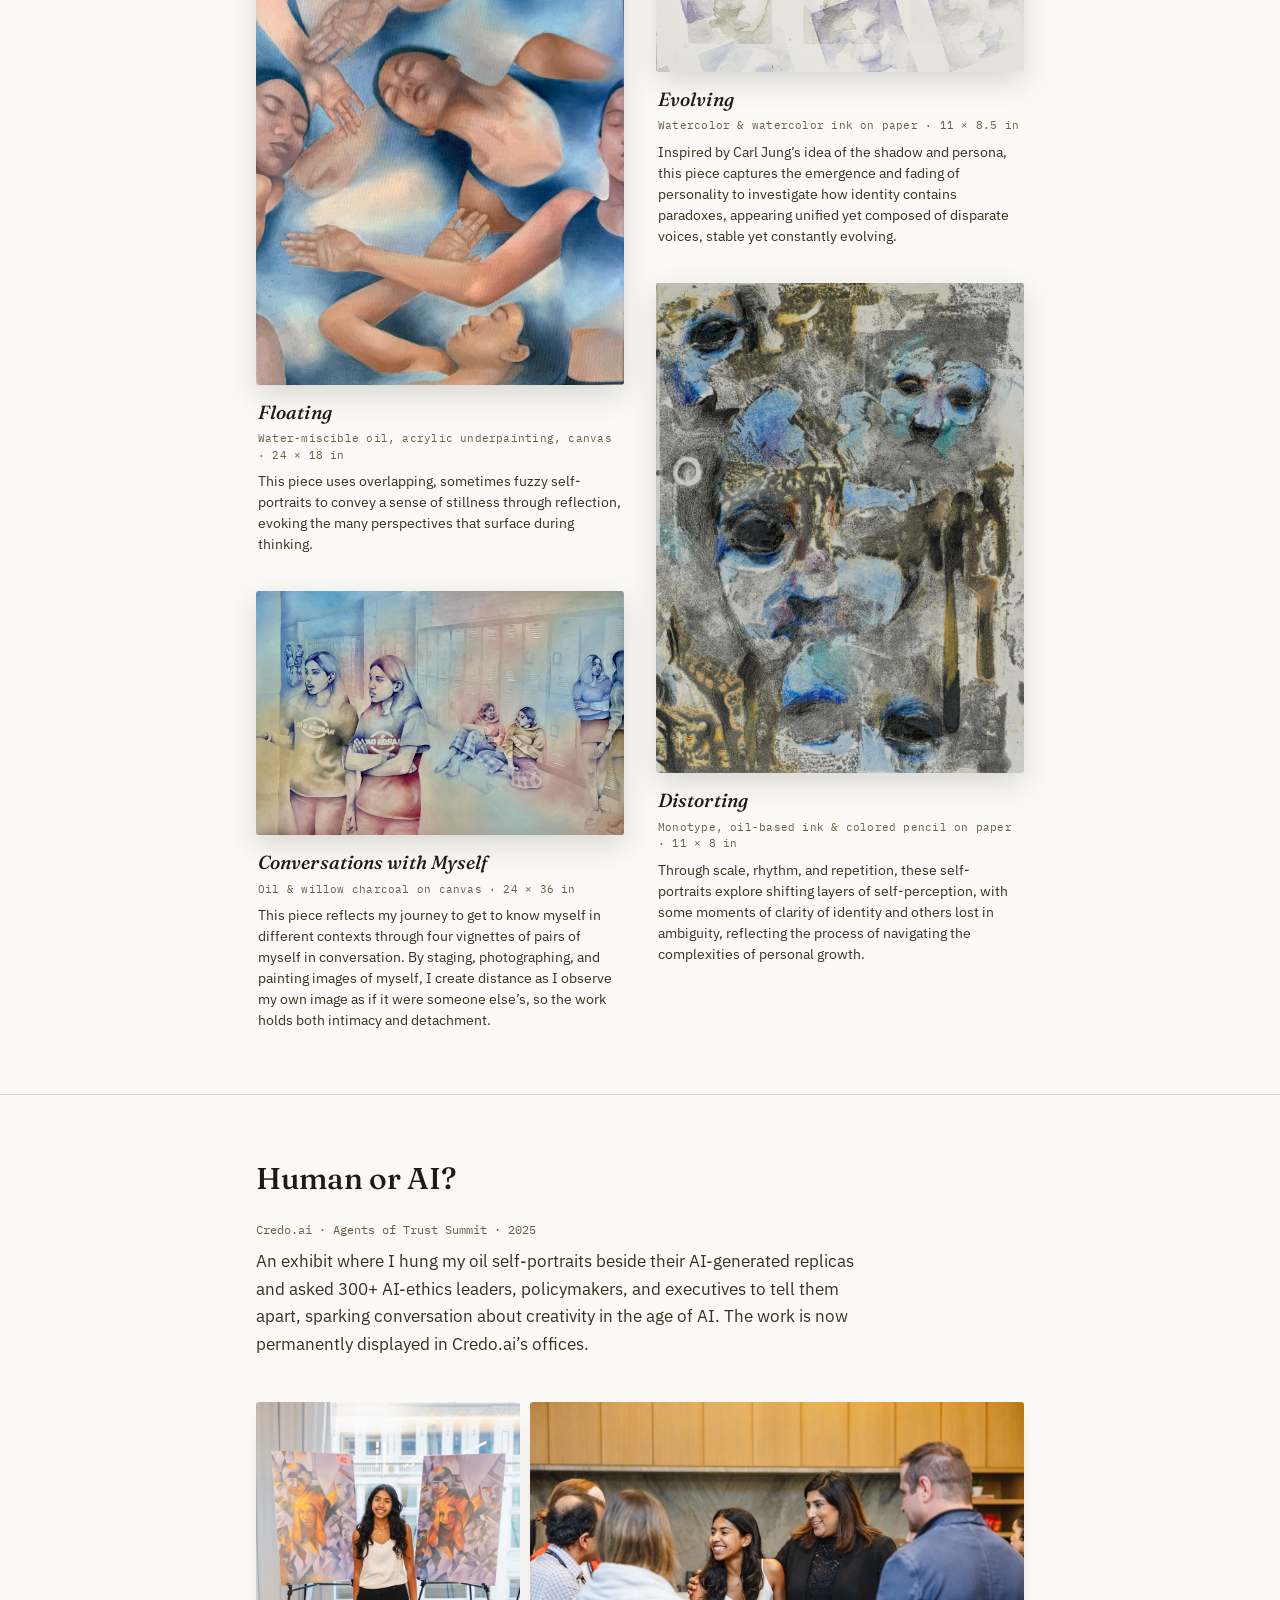
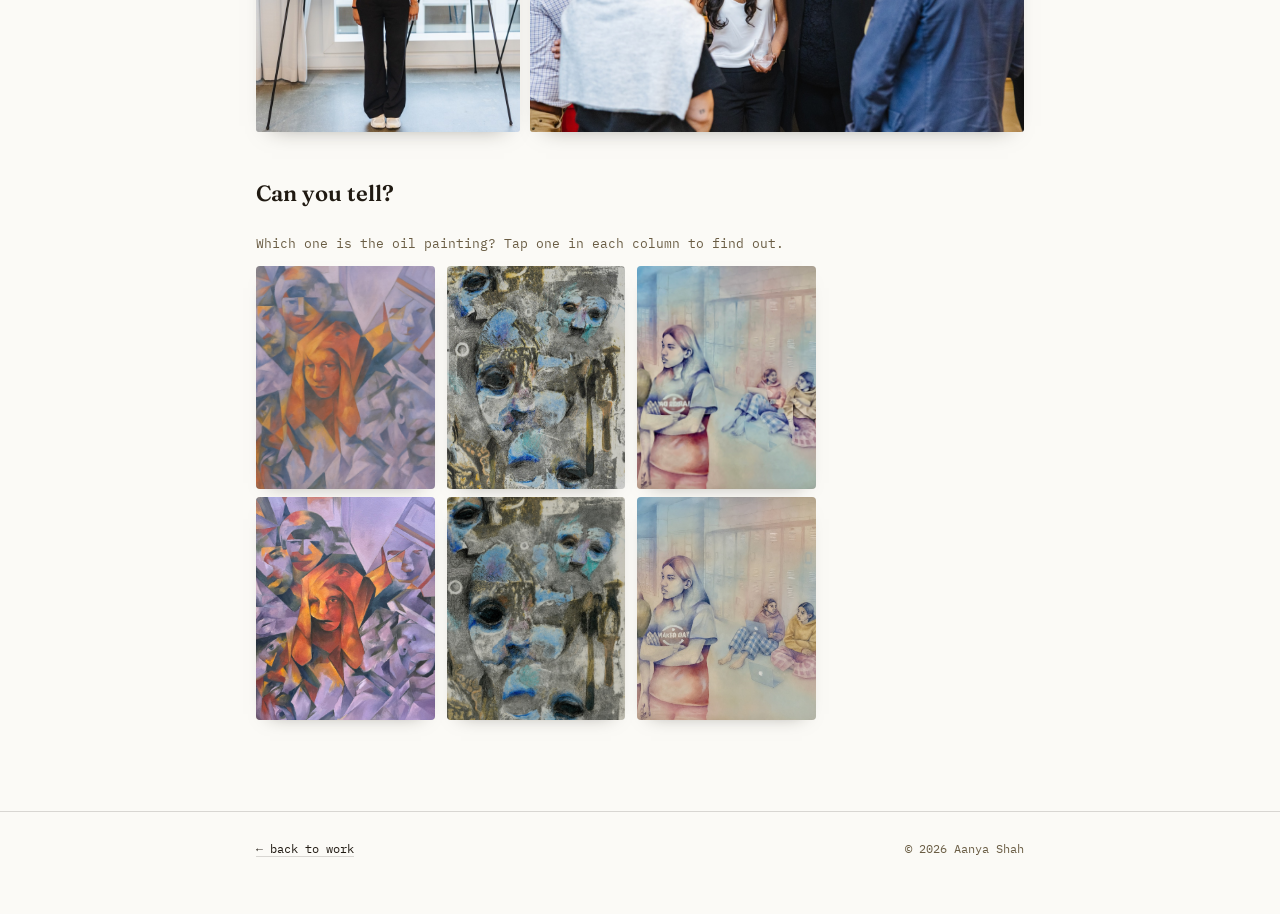
==== commit f7b5b63f: "Turn side-by-side pairs into a 2x3 tap-to-reveal 'Can you tell?' grid, shared by studio page and ess" ====
--- a/art.html
+++ b/art.html
@@ -7,6 +7,7 @@
 <meta name="description" content="Studio — oil self-portraits, printmaking, and exhibitions by Aanya Shah. Multiple self-portraits about the paradoxes of identity." />
 <link rel="stylesheet" href="css/styles.css" />
 <link rel="stylesheet" href="css/studio.css" />
+<link rel="stylesheet" href="css/guess.css" />
 </head>
 <body>
 
@@ -170,20 +171,25 @@
       <img data-zoom src="assets/featured/aot-conversation.jpg" alt="Aanya talking with attendees at the Agents of Trust Summit" loading="lazy" />
     </div>
 
-    <h3 class="pair-head">Side by side</h3>
-    <p class="pair-sub">Three of the pairs from the exhibit. In each, one is an oil painting I made and the other is an AI-generated replica of it.</p>
-    <div class="pairs">
-      <div class="pair" style="--l:0.741; --r:0.667">
-        <figure><img data-zoom src="assets/paintings/overwhelm.jpg" alt="Overwhelm, my oil painting" loading="lazy" decoding="async" /><figcaption><b>Oil painting</b> Overwhelm</figcaption></figure>
-        <figure><img data-zoom src="assets/turing/ai-1.jpg" alt="AI-generated replica of Overwhelm" loading="lazy" decoding="async" /><figcaption><b>AI replica</b> Overwhelm</figcaption></figure>
-      </div>
-      <div class="pair" style="--l:0.744; --r:0.75">
-        <figure><img data-zoom src="assets/turing/ai-2.jpg" alt="AI-generated replica of Distorting" loading="lazy" decoding="async" /><figcaption><b>AI replica</b> Distorting</figcaption></figure>
-        <figure><img data-zoom src="assets/paintings/distorting.jpg" alt="Distorting, my oil painting" loading="lazy" decoding="async" /><figcaption><b>Oil painting</b> Distorting</figcaption></figure>
-      </div>
-      <div class="pair" style="--l:1.509; --r:1.5">
-        <figure><img data-zoom src="assets/paintings/conversations-with-myself.jpg" alt="Conversations with Myself, my oil painting" loading="lazy" decoding="async" /><figcaption><b>Oil painting</b> Conversations with Myself</figcaption></figure>
-        <figure><img data-zoom src="assets/turing/ai-4.jpg" alt="AI-generated replica of Conversations with Myself" loading="lazy" decoding="async" /><figcaption><b>AI replica</b> Conversations with Myself</figcaption></figure>
+    <h3 class="pair-head">Can you tell?</h3>
+    <div class="guess" id="guess">
+      <p class="guess-lead">Which one is the oil painting? Tap one in each column to find out.</p>
+      <div class="guess-grid">
+        <div class="gpair" data-title="Overwhelm">
+          <button type="button" class="gtile" data-kind="real" aria-label="Option A"><img src="assets/paintings/overwhelm.jpg" alt="" loading="lazy" decoding="async" /><span class="gtag"></span></button>
+          <button type="button" class="gtile" data-kind="ai" aria-label="Option B"><img src="assets/turing/ai-1.jpg" alt="" loading="lazy" decoding="async" /><span class="gtag"></span></button>
+          <p class="gname"></p>
+        </div>
+        <div class="gpair" data-title="Distorting">
+          <button type="button" class="gtile" data-kind="real" aria-label="Option A"><img src="assets/paintings/distorting.jpg" alt="" loading="lazy" decoding="async" /><span class="gtag"></span></button>
+          <button type="button" class="gtile" data-kind="ai" aria-label="Option B"><img src="assets/turing/ai-2.jpg" alt="" loading="lazy" decoding="async" /><span class="gtag"></span></button>
+          <p class="gname"></p>
+        </div>
+        <div class="gpair" data-title="Conversations with Myself">
+          <button type="button" class="gtile" data-kind="real" aria-label="Option A"><img src="assets/paintings/conversations-with-myself.jpg" alt="" loading="lazy" decoding="async" /><span class="gtag"></span></button>
+          <button type="button" class="gtile" data-kind="ai" aria-label="Option B"><img src="assets/turing/ai-4.jpg" alt="" loading="lazy" decoding="async" /><span class="gtag"></span></button>
+          <p class="gname"></p>
+        </div>
       </div>
     </div>
   </div>
@@ -197,6 +203,7 @@
 </footer>
 
 <script src="js/lightbox.js"></script>
+<script src="js/guess.js"></script>
 <script>
 /* Fill the footer year, and let the embedded gallery expand to fullscreen. */
 (function () {
--- a/css/studio.css
+++ b/css/studio.css
@@ -68,14 +68,5 @@
 .turing-photos img:nth-child(2){aspect-ratio:3 / 2; object-fit:cover}
 @media (max-width:560px){.turing-photos{grid-template-columns:1fr}}
 
-/* ---- Human or AI? side-by-side pairs: column widths follow each image's aspect ratio so both share a height ---- */
+/* ---- Human or AI? sub-heading (the tap-to-reveal grid itself lives in guess.css) ---- */
 .pair-head{font-family:var(--serif); font-weight:600; font-size:22px; color:var(--ink); margin:44px 0 4px}
-.pair-sub{margin:0 0 4px; color:var(--ink-soft); font-size:15px; max-width:64ch}
-.pairs{display:grid; gap:34px; margin-top:20px}
-.pair{display:flex; gap:10px; align-items:flex-start}
-.pair figure{margin:0; min-width:0}
-.pair figure:nth-child(1){flex:var(--l) 1 0}
-.pair figure:nth-child(2){flex:var(--r) 1 0}
-.pair img{display:block; width:100%; height:auto; border-radius:3px; box-shadow:0 10px 22px -16px rgba(34,29,22,.5)}
-.pair figcaption{margin:9px 2px 0; font-family:var(--mono); font-size:11.5px; line-height:1.4; color:var(--muted)}
-.pair figcaption b{color:var(--oxblood); font-weight:500; margin-right:6px}
--- a/css/guess.css
+++ b/css/guess.css
@@ -0,0 +1,26 @@
+/* =========================================================================
+   "Can you tell?" — a 2-row x 3-column tap-to-reveal grid. Each column is one
+   artwork: the oil painting and its AI replica, stacked in random order. Tap
+   either tile and the column reveals which is which. Shared by art.html and
+   creativity-ai.html, so it only uses tokens from styles.css.
+   ========================================================================= */
+.guess{margin:22px 0 8px; max-width:560px}
+.guess-lead{margin:0 0 12px; font-family:var(--mono); font-size:12.5px; color:var(--muted)}
+.guess-grid{display:grid; grid-template-columns:repeat(3,1fr); gap:12px}
+.gpair{display:flex; flex-direction:column; gap:8px}
+.gtile{position:relative; display:block; padding:0; border:0; background:var(--linen-2); border-radius:4px;
+  overflow:hidden; cursor:pointer; aspect-ratio:4 / 5; box-shadow:0 8px 18px -14px rgba(34,29,22,.5);
+  transition:transform .15s ease, box-shadow .15s ease}
+.gtile:hover:not([disabled]){transform:translateY(-2px)}
+.gtile:focus-visible{outline:2px solid var(--indigo); outline-offset:2px}
+.gtile img{display:block; width:100%; height:100%; object-fit:cover}
+.gtile[disabled]{cursor:default}
+.gtag{position:absolute; left:6px; bottom:6px; padding:3px 7px; border-radius:3px; background:rgba(34,29,22,.82);
+  color:#fff; font-family:var(--mono); font-size:11px; letter-spacing:.02em; opacity:0; transform:translateY(4px);
+  transition:opacity .2s ease, transform .2s ease}
+.gpair.done .gtag{opacity:1; transform:none}
+.gpair.done .gtile[data-kind="real"] .gtag{background:var(--oxblood)}
+.gpair.done .gtile[data-kind="ai"] .gtag{background:var(--indigo)}
+.gpair.done .gtile.picked{outline:2px solid var(--ink); outline-offset:-2px}
+.gname{margin:0; min-height:1.3em; font-family:var(--mono); font-size:11px; line-height:1.3; color:var(--muted)}
+@media (max-width:420px){.guess-grid{gap:8px} .gtag{font-size:10px; padding:2px 5px}}
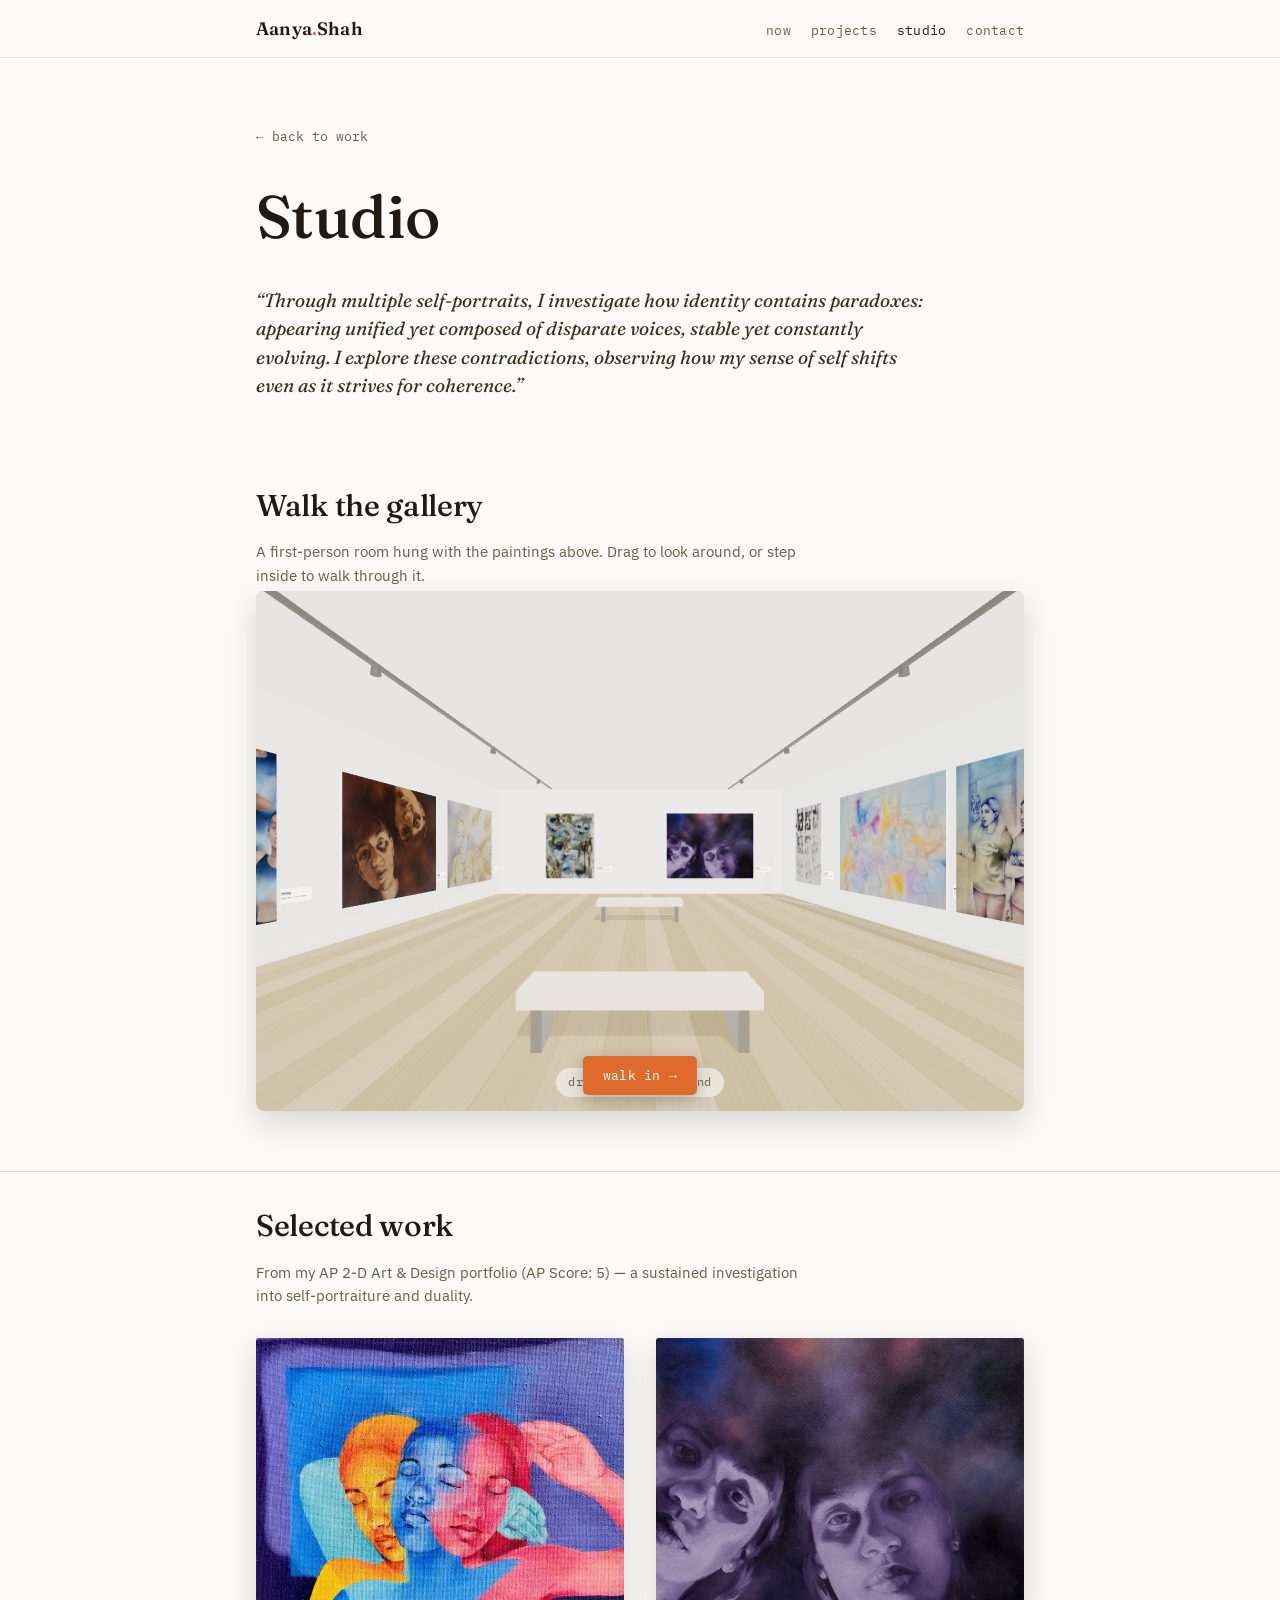
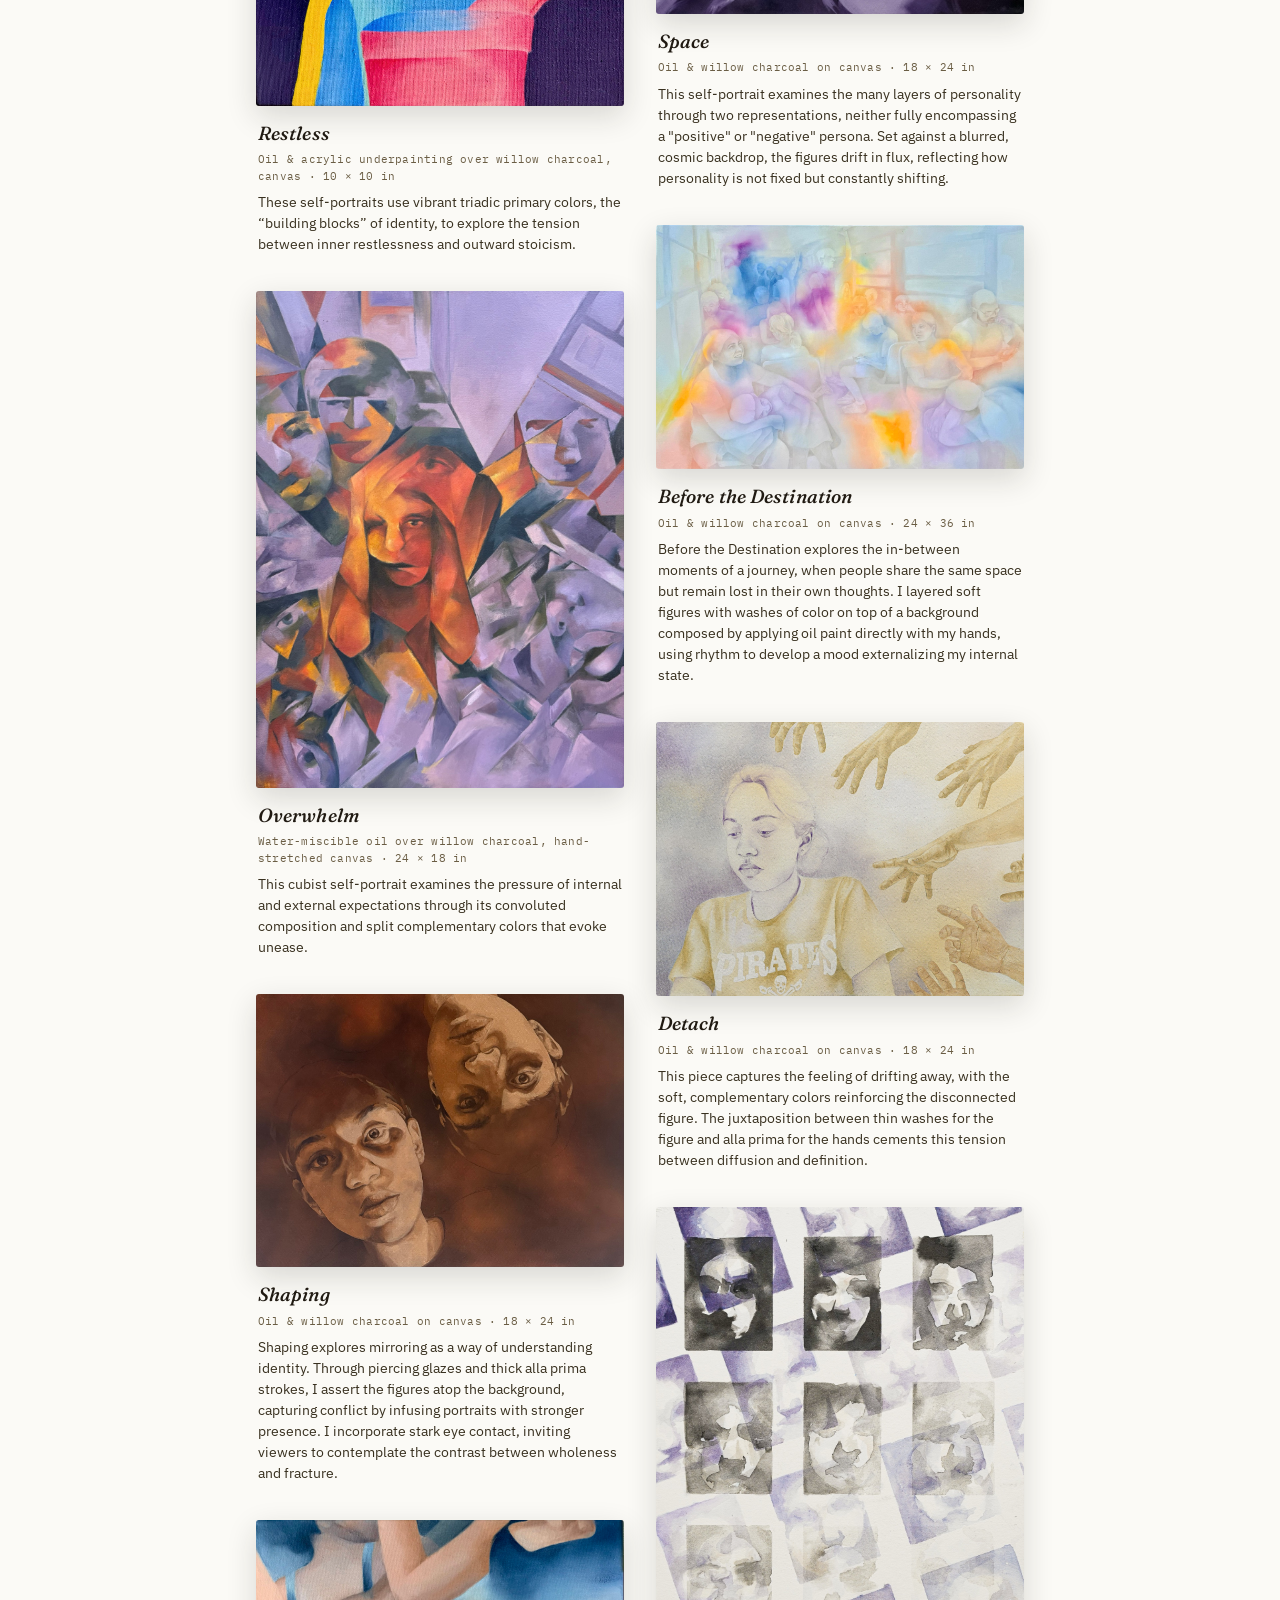
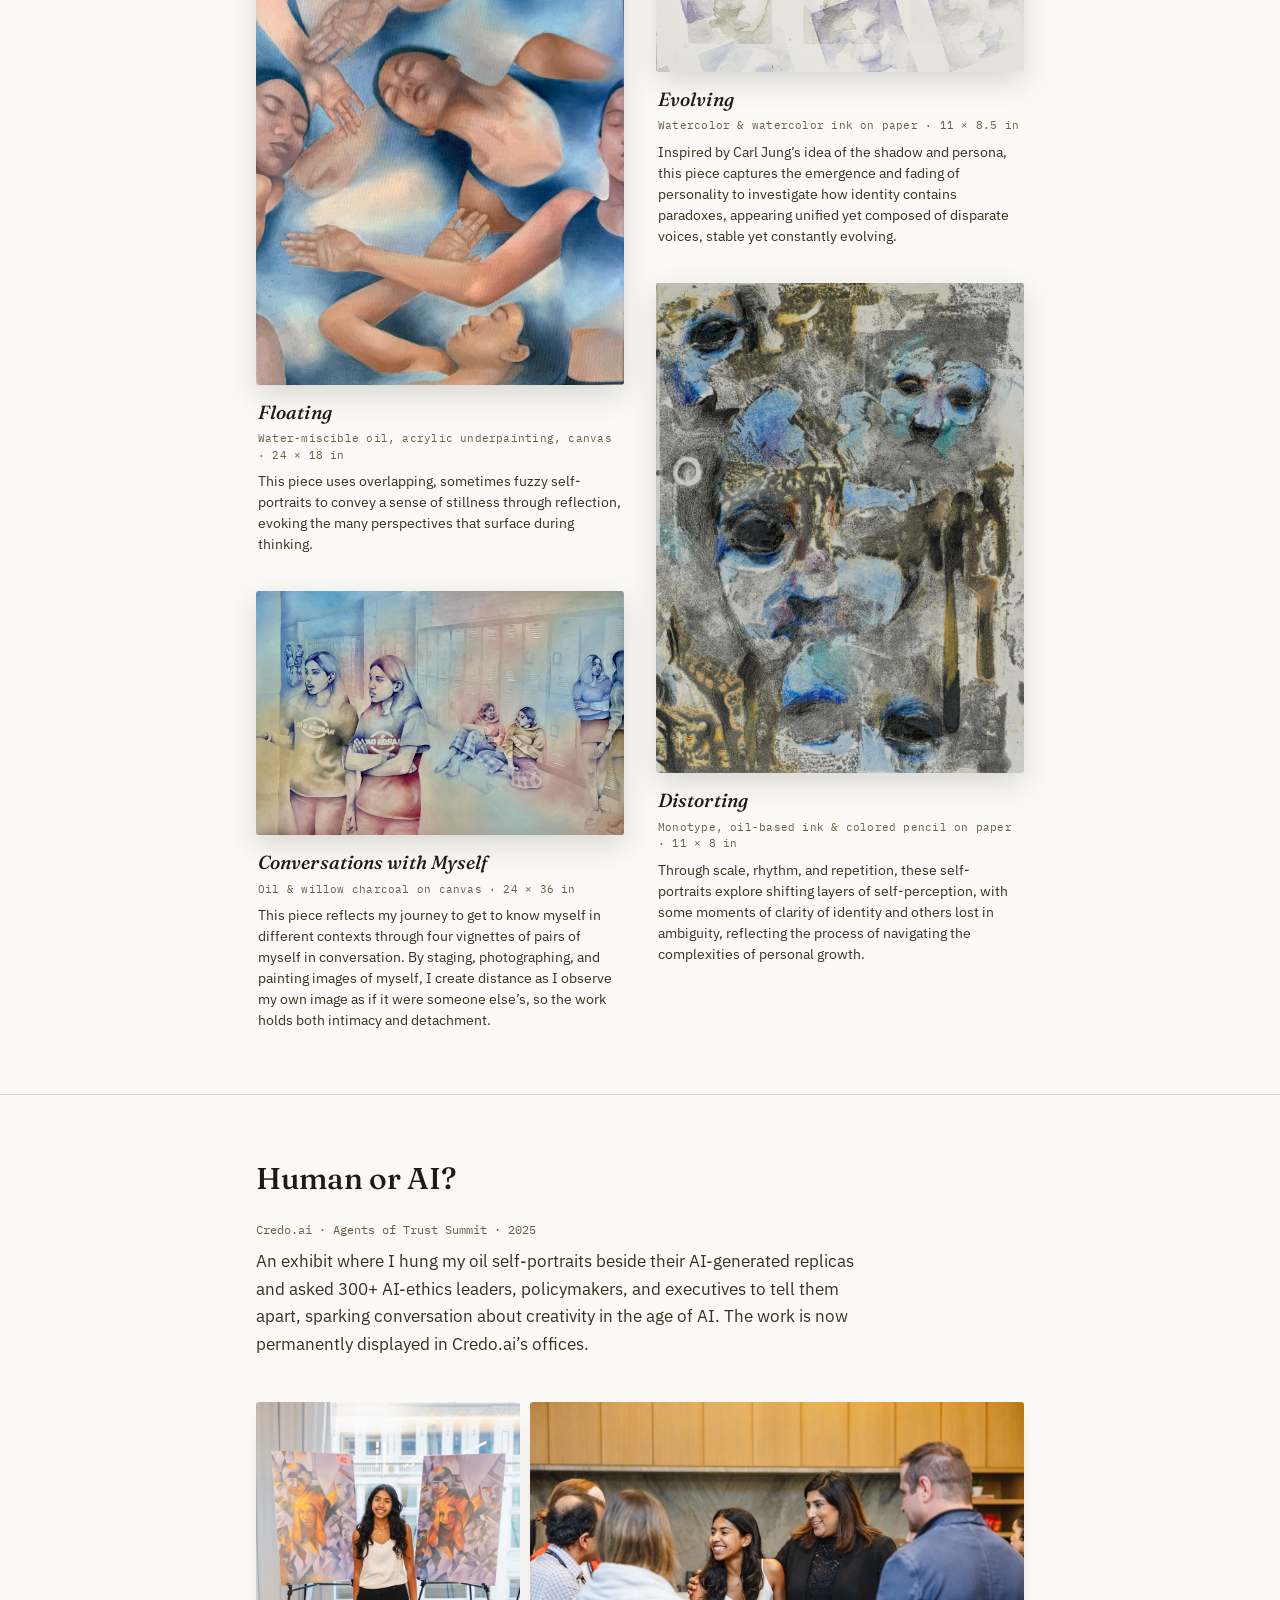
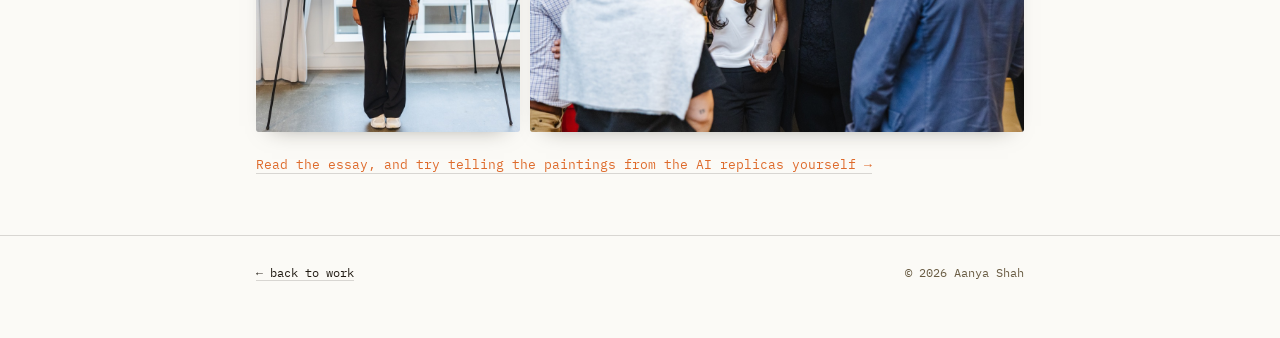
==== commit c2962e95: "Studio: remove the Can you tell? grid and link to the essay instead Co-Authored-By: Claude Sonnet 5." ====
--- a/art.html
+++ b/art.html
@@ -7,7 +7,6 @@
 <meta name="description" content="Studio — oil self-portraits, printmaking, and exhibitions by Aanya Shah. Multiple self-portraits about the paradoxes of identity." />
 <link rel="stylesheet" href="css/styles.css" />
 <link rel="stylesheet" href="css/studio.css" />
-<link rel="stylesheet" href="css/guess.css" />
 </head>
 <body>
 
@@ -170,28 +169,7 @@
       <img data-zoom src="assets/featured/aot-exhibit.jpg" alt="Aanya between an oil self-portrait and its AI-generated replica on easels" loading="lazy" />
       <img data-zoom src="assets/featured/aot-conversation.jpg" alt="Aanya talking with attendees at the Agents of Trust Summit" loading="lazy" />
     </div>
-
-    <h3 class="pair-head">Can you tell?</h3>
-    <div class="guess" id="guess">
-      <p class="guess-lead">Which one is the oil painting? Tap one in each column to find out.</p>
-      <div class="guess-grid">
-        <div class="gpair" data-title="Overwhelm">
-          <button type="button" class="gtile" data-kind="real" aria-label="Option A"><img src="assets/paintings/overwhelm.jpg" alt="" loading="lazy" decoding="async" /><span class="gtag"></span></button>
-          <button type="button" class="gtile" data-kind="ai" aria-label="Option B"><img src="assets/turing/ai-1.jpg" alt="" loading="lazy" decoding="async" /><span class="gtag"></span></button>
-          <p class="gname"></p>
-        </div>
-        <div class="gpair" data-title="Distorting">
-          <button type="button" class="gtile" data-kind="real" aria-label="Option A"><img src="assets/paintings/distorting.jpg" alt="" loading="lazy" decoding="async" /><span class="gtag"></span></button>
-          <button type="button" class="gtile" data-kind="ai" aria-label="Option B"><img src="assets/turing/ai-2.jpg" alt="" loading="lazy" decoding="async" /><span class="gtag"></span></button>
-          <p class="gname"></p>
-        </div>
-        <div class="gpair" data-title="Conversations with Myself">
-          <button type="button" class="gtile" data-kind="real" aria-label="Option A"><img src="assets/paintings/conversations-with-myself.jpg" alt="" loading="lazy" decoding="async" /><span class="gtag"></span></button>
-          <button type="button" class="gtile" data-kind="ai" aria-label="Option B"><img src="assets/turing/ai-4.jpg" alt="" loading="lazy" decoding="async" /><span class="gtag"></span></button>
-          <p class="gname"></p>
-        </div>
-      </div>
-    </div>
+    <p class="exhibit-more"><a href="creativity-ai.html">Read the essay, and try telling the paintings from the AI replicas yourself &rarr;</a></p>
   </div>
 </section>
 
@@ -203,7 +181,6 @@
 </footer>
 
 <script src="js/lightbox.js"></script>
-<script src="js/guess.js"></script>
 <script>
 /* Fill the footer year, and let the embedded gallery expand to fullscreen. */
 (function () {
--- a/css/studio.css
+++ b/css/studio.css
@@ -68,5 +68,7 @@
 .turing-photos img:nth-child(2){aspect-ratio:3 / 2; object-fit:cover}
 @media (max-width:560px){.turing-photos{grid-template-columns:1fr}}
 
-/* ---- Human or AI? sub-heading (the tap-to-reveal grid itself lives in guess.css) ---- */
-.pair-head{font-family:var(--serif); font-weight:600; font-size:22px; color:var(--ink); margin:44px 0 4px}
+/* ---- Human or AI? link out to the essay ---- */
+.exhibit-more{margin:22px 0 0; font-family:var(--mono); font-size:13px}
+.exhibit-more a{color:var(--oxblood); border-bottom:1px solid var(--line)}
+.exhibit-more a:hover{border-color:var(--oxblood)}
